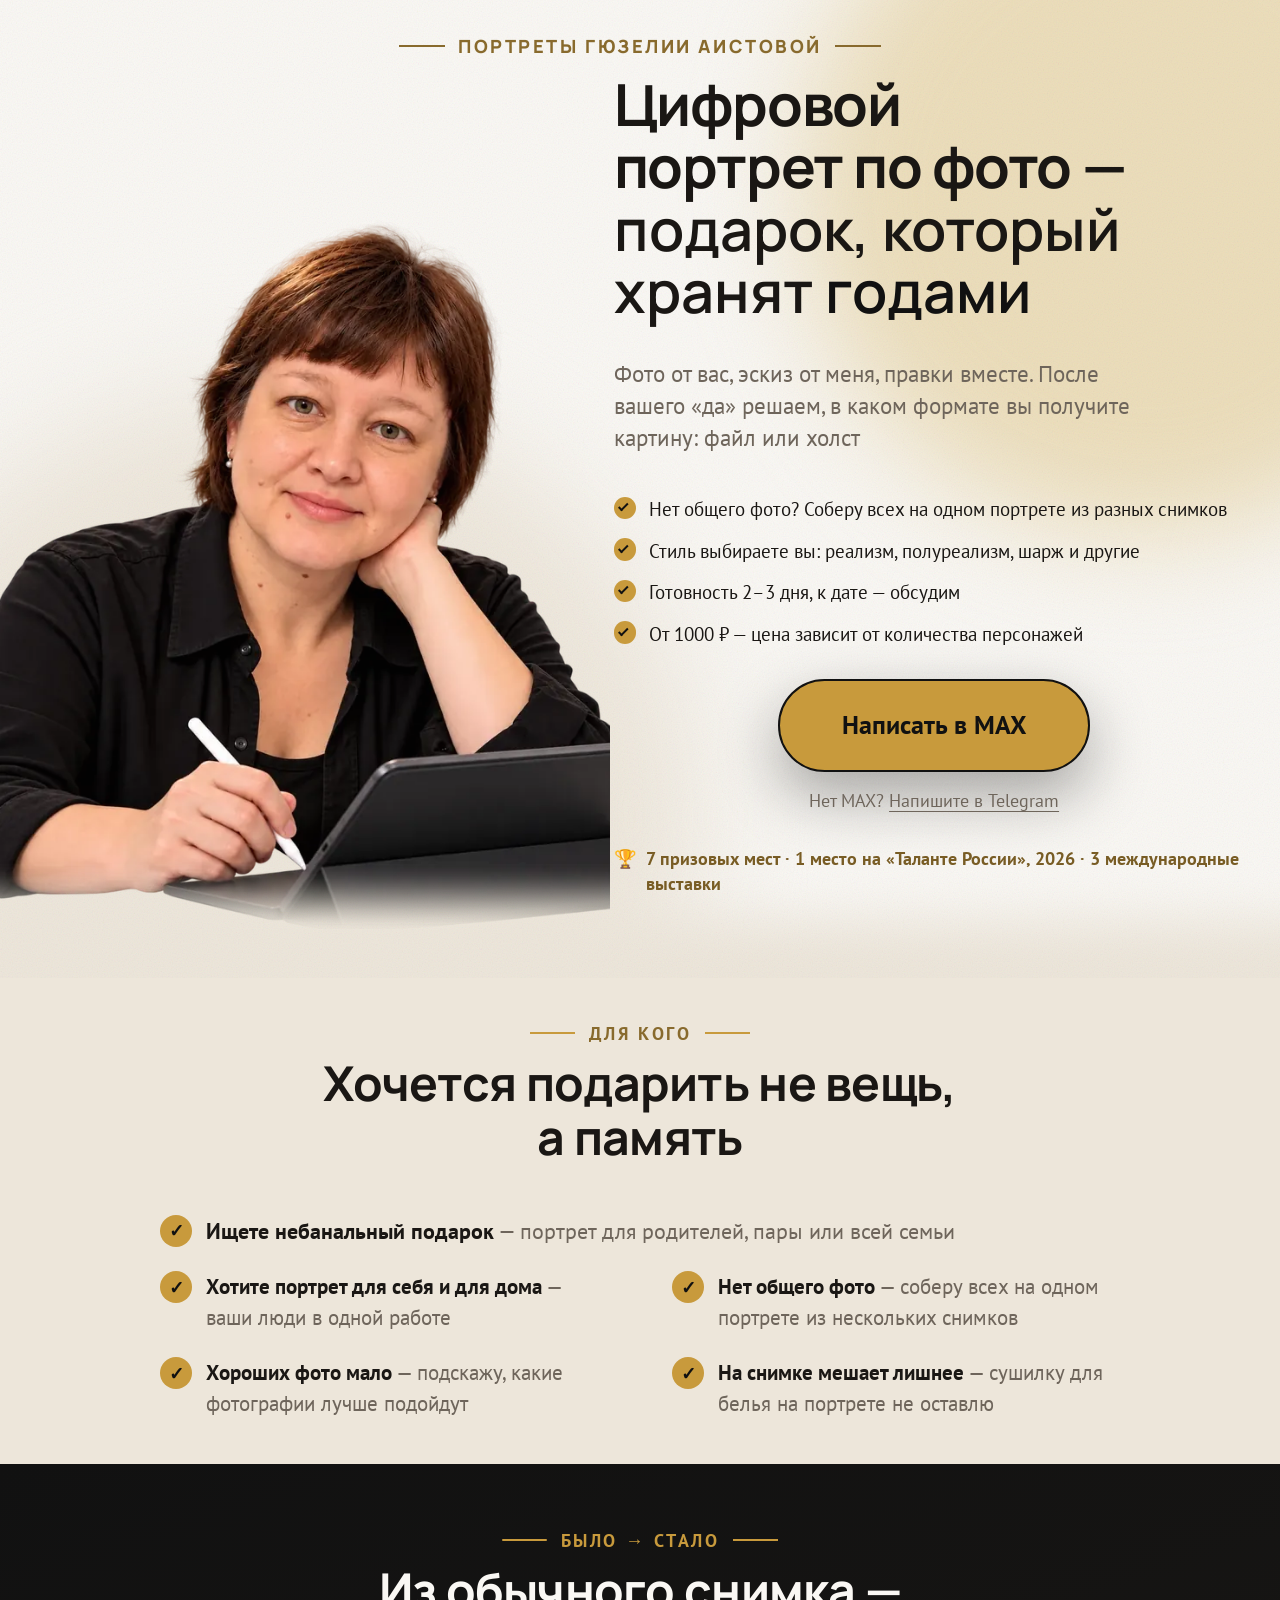
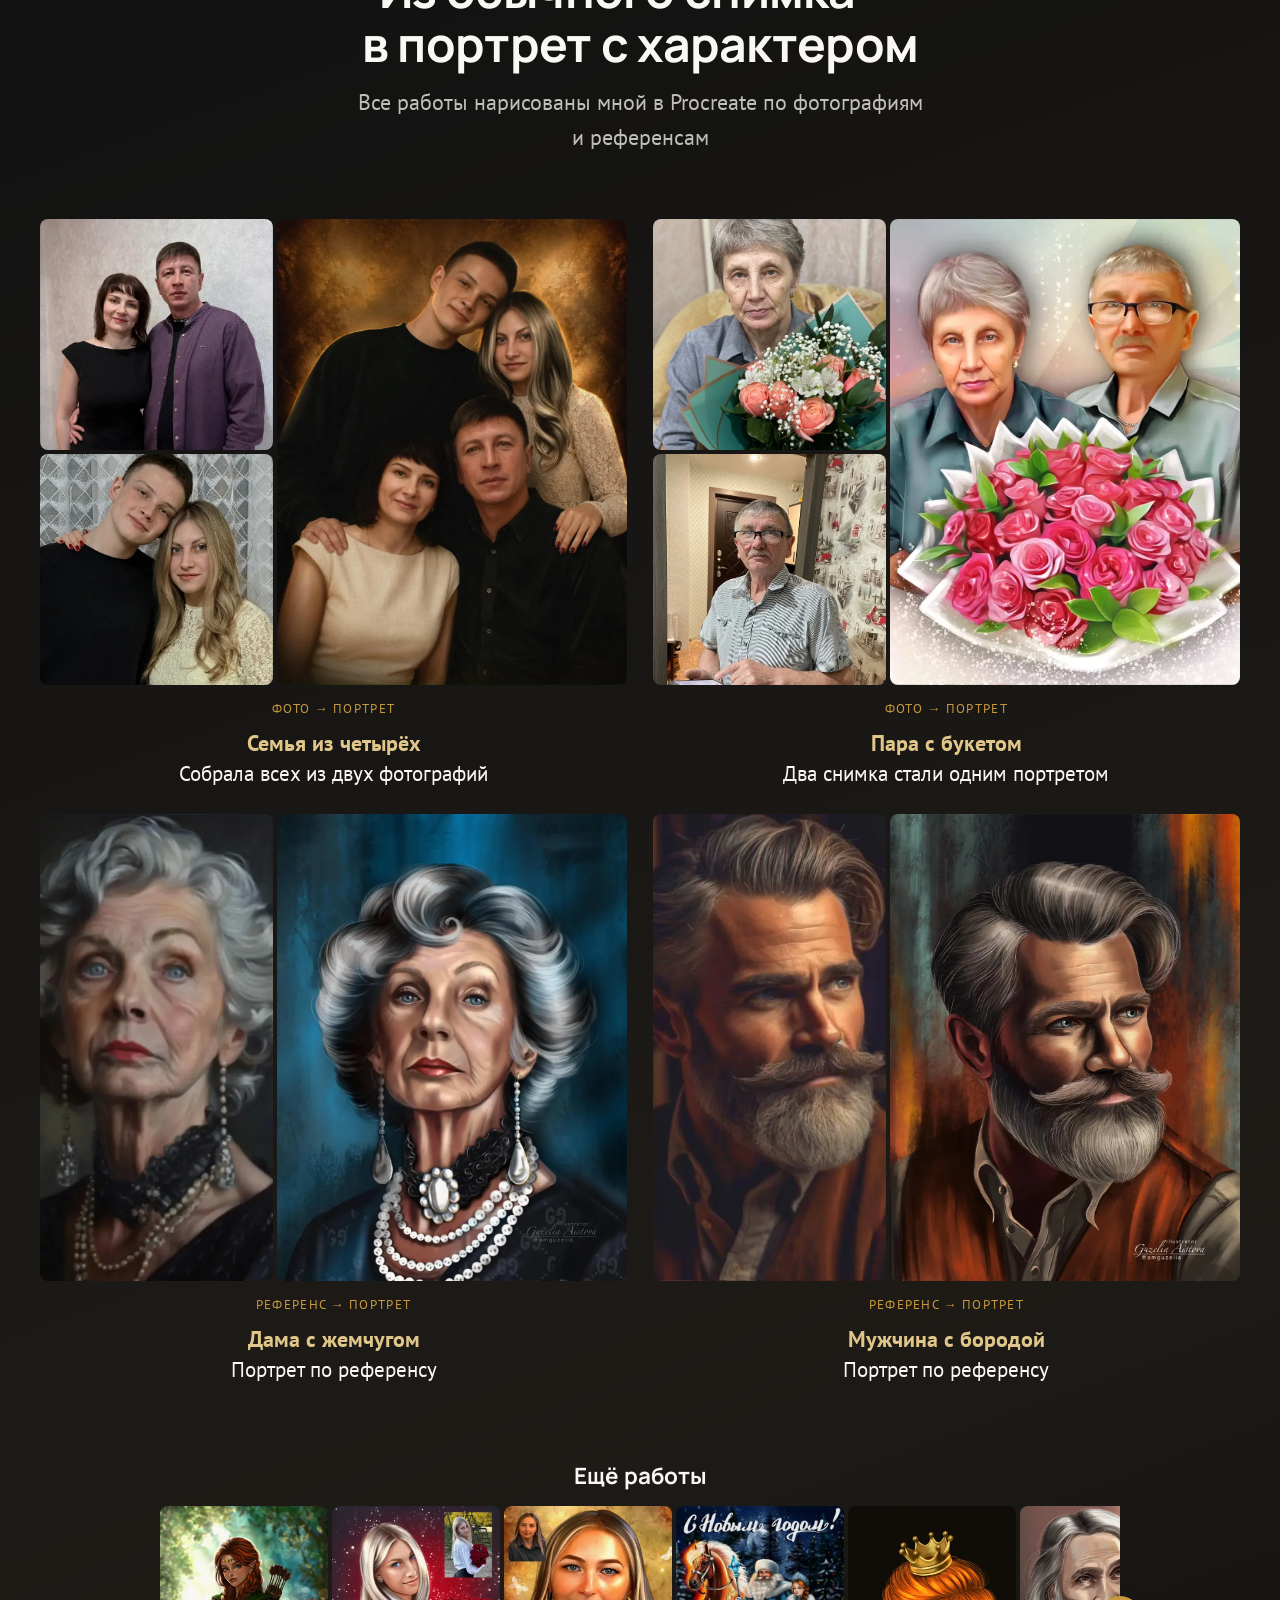
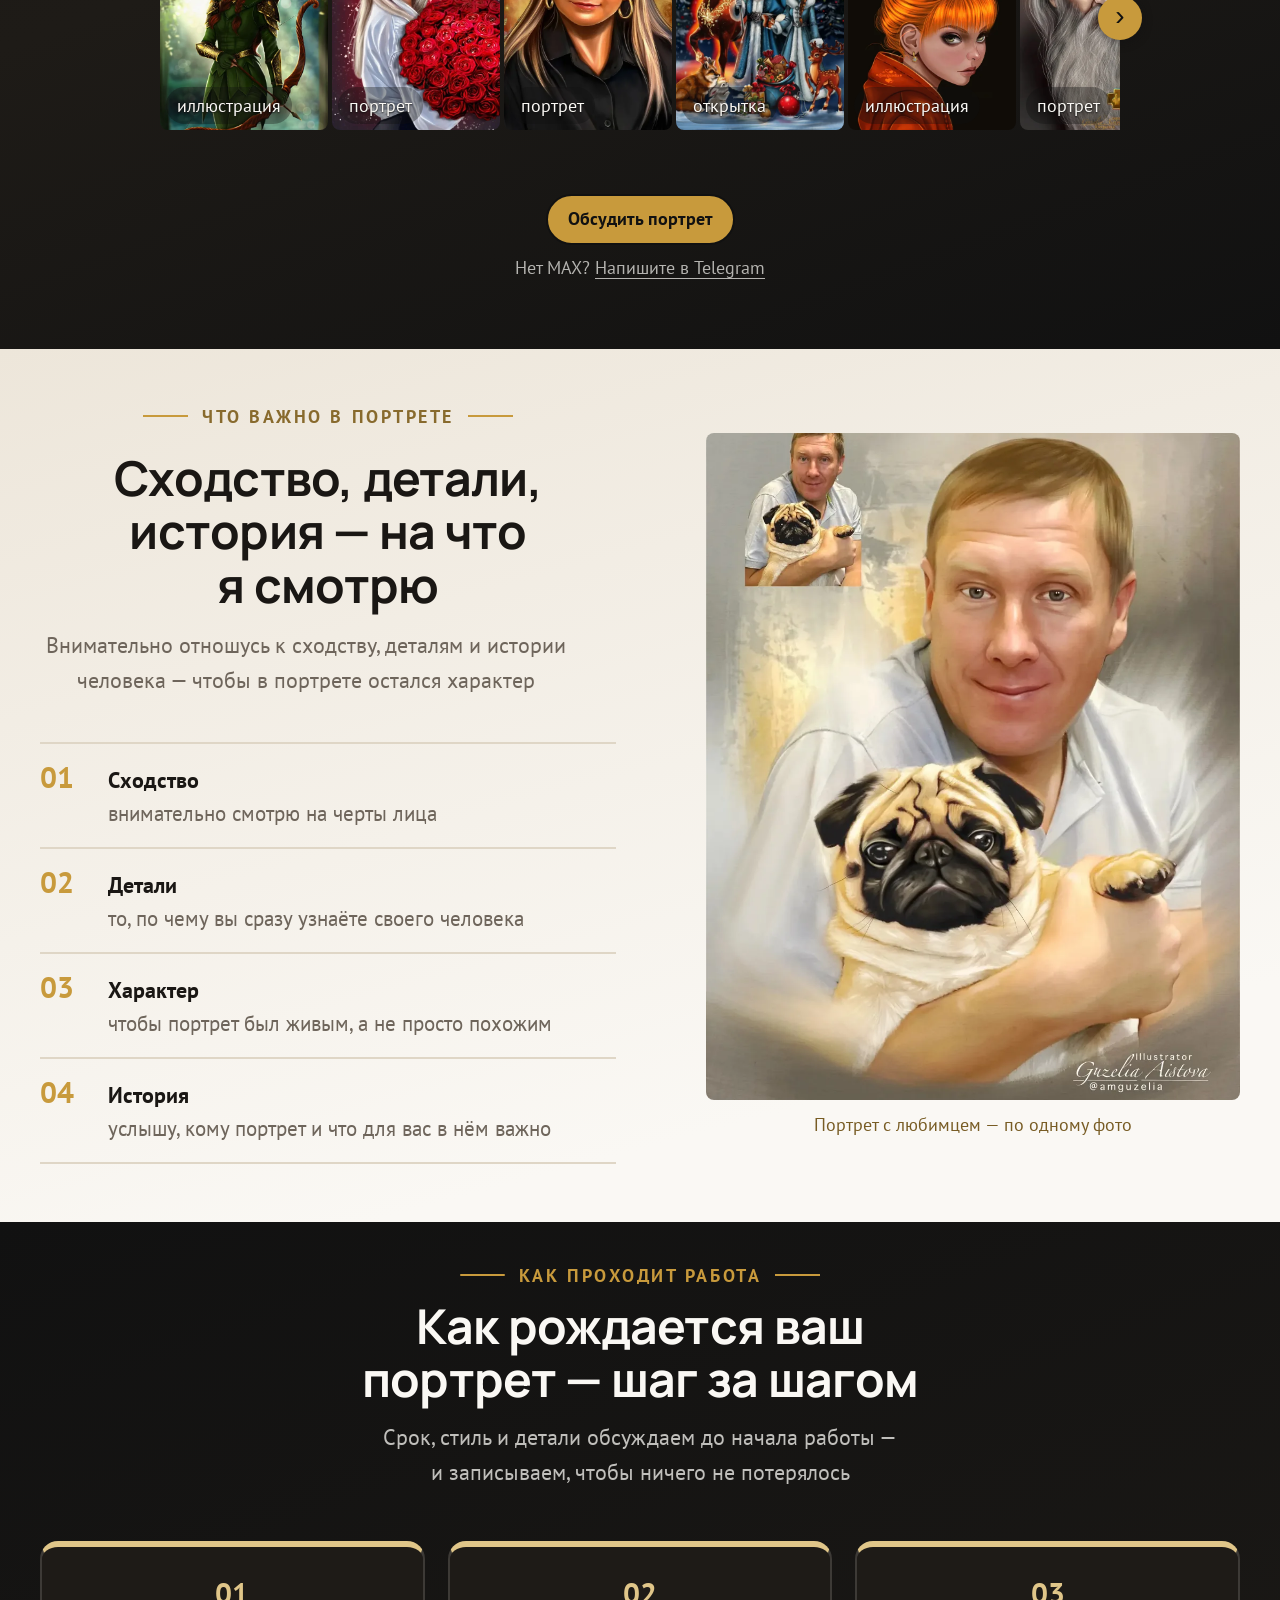
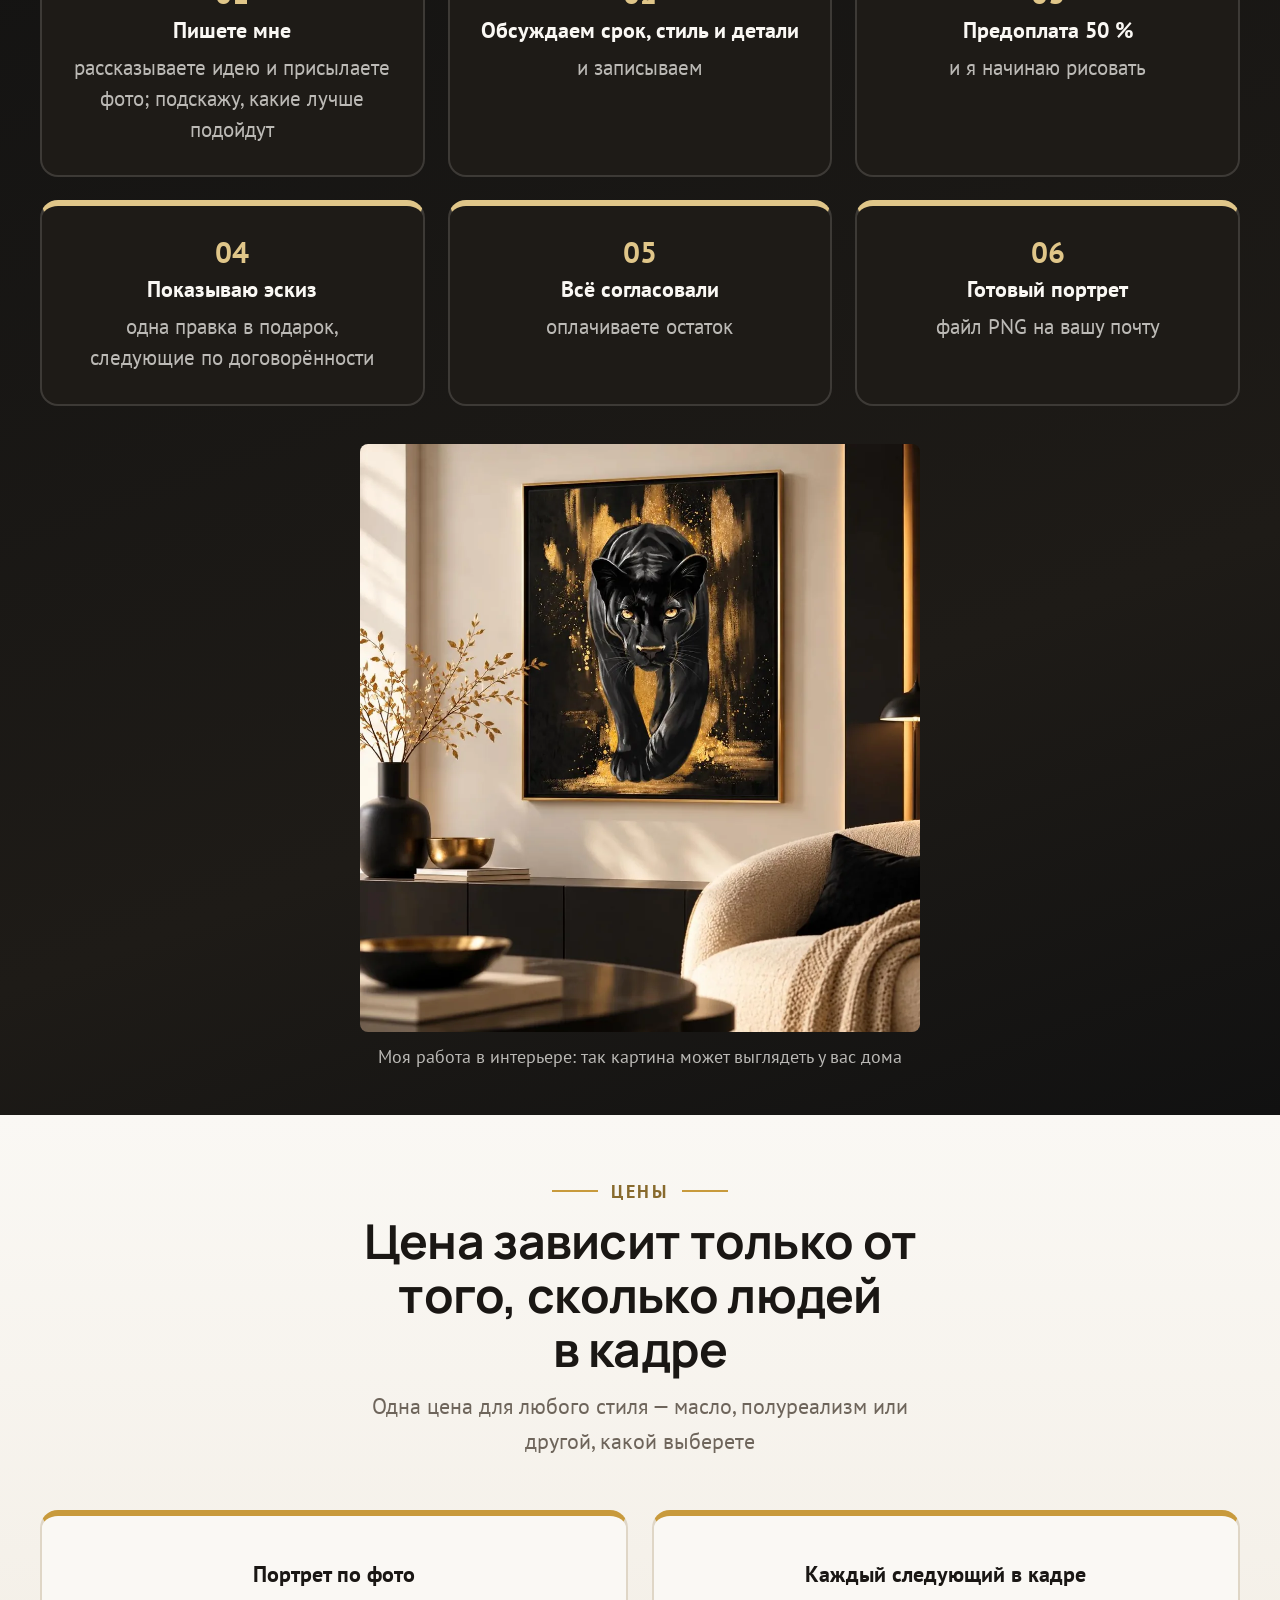
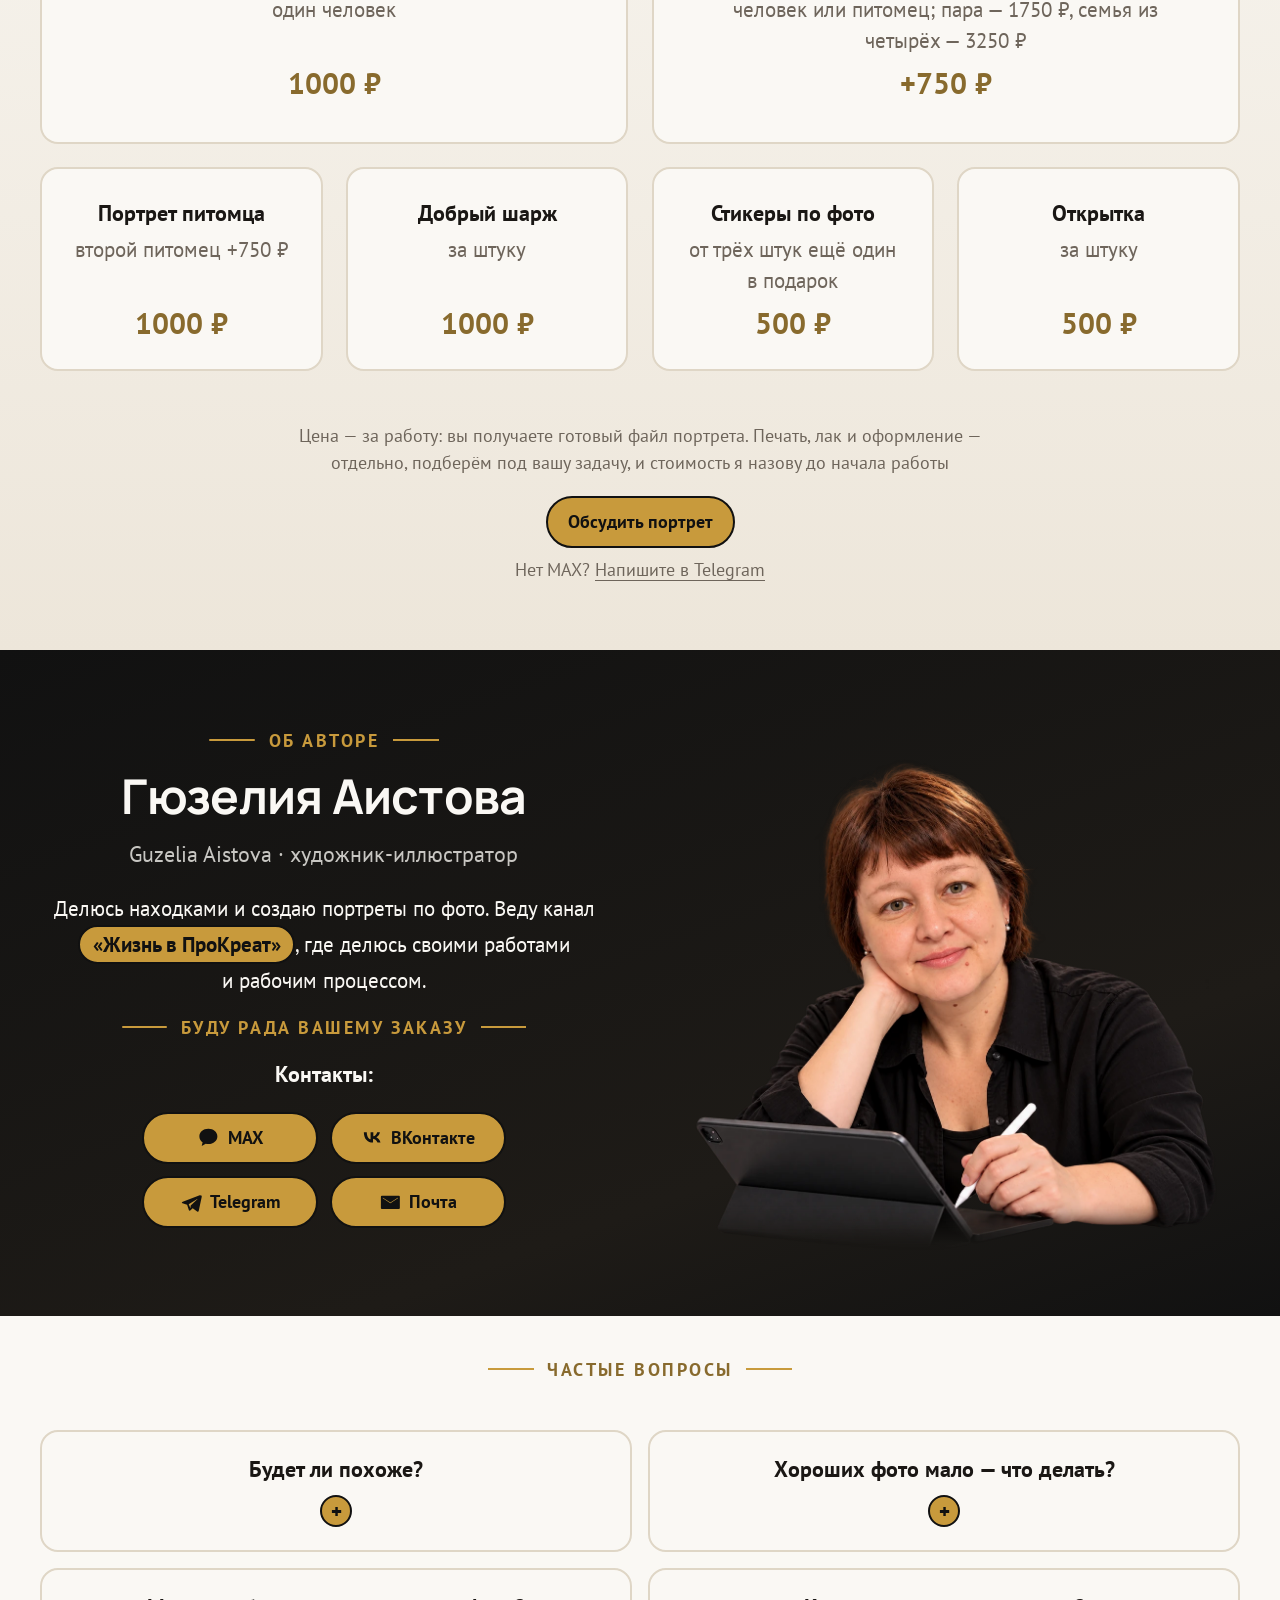
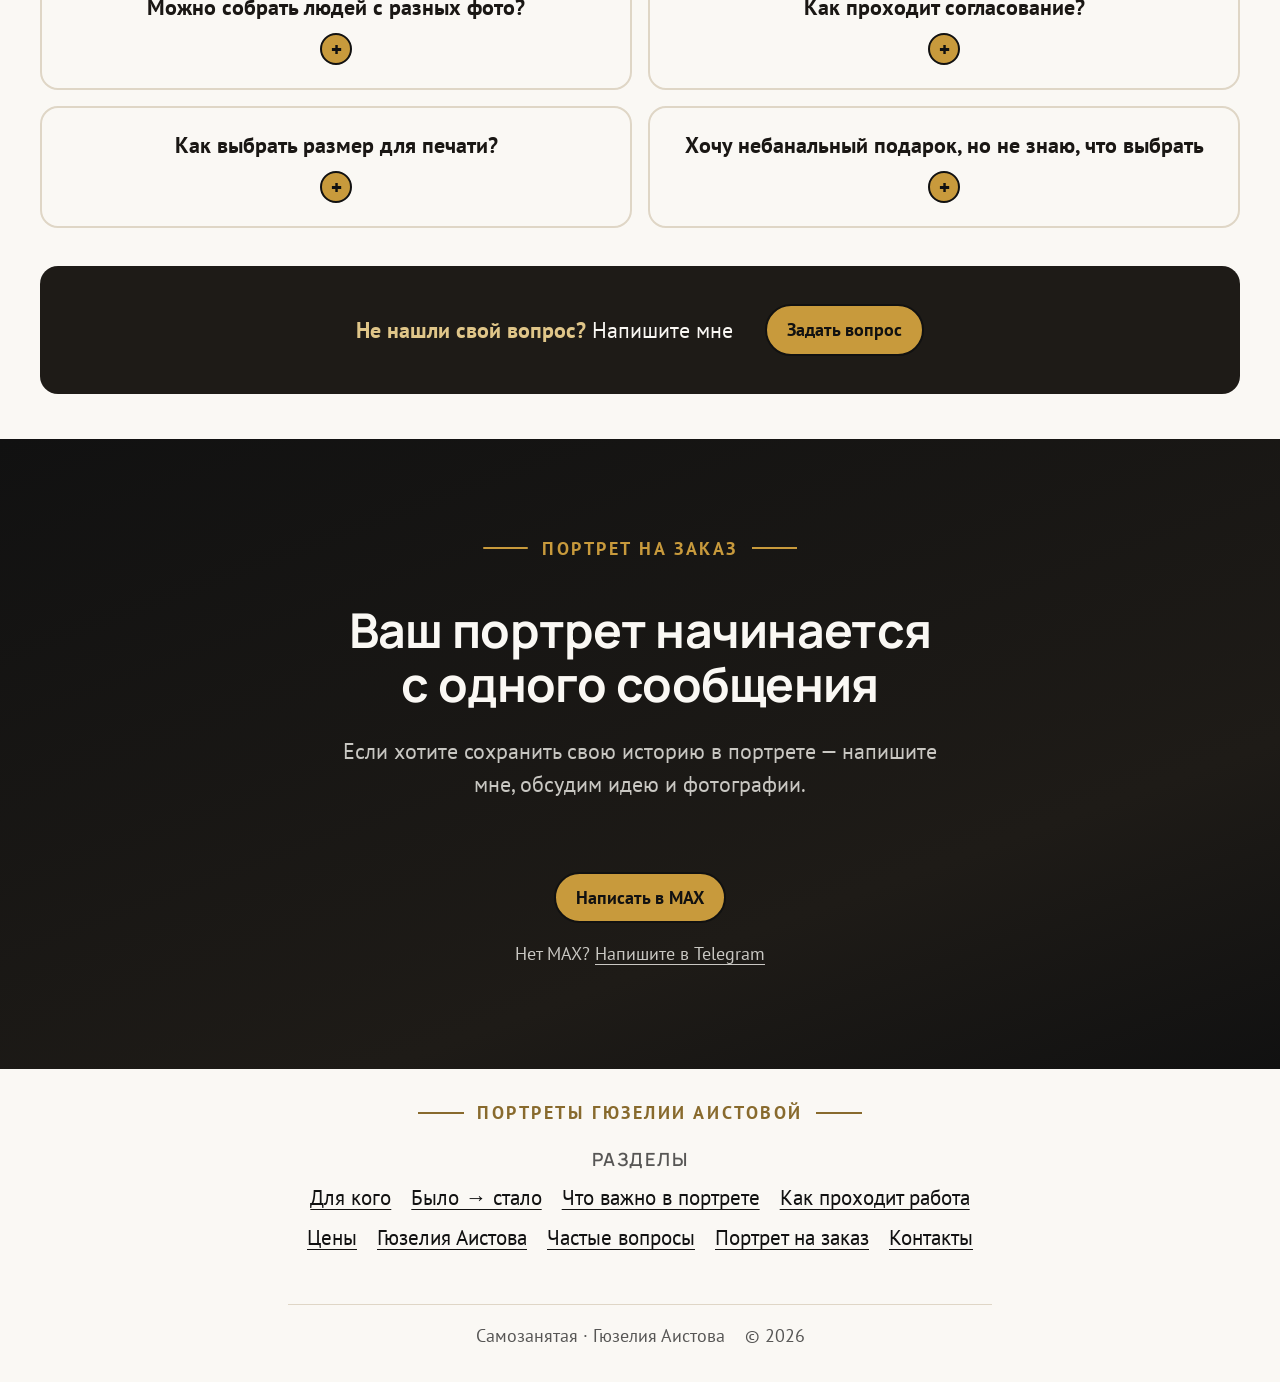
==== index.html @ 7a826238 "Revert "Обновление 03.10 22:11 МСК" This reverts commit f7f1e33043879ca22e2ff84e1ad27c13b512866b." ====
<!DOCTYPE html>
<html lang="ru">
<head>
<meta charset="utf-8">
<meta name="viewport" content="width=device-width, initial-scale=1">
<title>Цифровой портрет по фото на заказ</title>
<meta name="description" content="Цифровой портрет по вашему фото в подарок. Соберу всех на одном портрете, даже если общего фото нет. От 1000 ₽, готовность 2–3 дня.">
<meta name="robots" content="noindex, nofollow">
<meta property="og:title" content="Цифровой портрет по фото на заказ">
<meta property="og:description" content="Цифровой портрет по фото — подарок, который хранят годами">
<meta property="og:image" content="https://amguzelia.github.io/portret-po-foto/img/card.jpg">
<meta property="og:type" content="website">
<link rel="preconnect" href="https://fonts.googleapis.com">
<link rel="preconnect" href="https://fonts.gstatic.com" crossorigin>
<link rel="stylesheet" href="https://fonts.googleapis.com/css2?family=Manrope:wght@400;600;700&family=PT+Sans:wght@400;600&display=swap">
<link rel="stylesheet" href="style.css">
<style>
:root {
  --шрифт-заголовков: Manrope, system-ui, sans-serif;
  --шрифт-текста: 'PT Sans', -apple-system, 'Segoe UI', sans-serif;
  --цвет-фон: #FAF8F4;  --цвет-фон-2: #EDE6DA;  --цвет-фон-карточки: #FAF8F4;
  --цвет-текст: #1A1714;  --цвет-текст-мягкий: #6E655B;  --цвет-текст-тихий: color-mix(in srgb, #6E655B 55%, #FAF8F4);
  --цвет-акцент: #111111;  --цвет-акцент-тёмный: #3D372F;  --цвет-акцент-яркий: #C89A3C;  --цвет-акцент-глубже: color-mix(in srgb, #111111 50%, #3D372F);  --цвет-акцент-маркер: color-mix(in srgb, #3D372F 70%, #111111);
  --цвет-на-акценте: #FAF8F4;  --цвет-линия: #DFD6C6;
  --цвет-тёмный-фон: #111111;  --цвет-тёмный-фон-2: #1E1B17;  --цвет-тёмный-текст: #FAF8F4;  --цвет-тёмный-фон-3: color-mix(in srgb, #111111 65%, #1E1B17);  --цвет-тёмный-фон-4: color-mix(in srgb, #111111 35%, #1E1B17);
  --цвет-тёплый: #C89A3C;  --цвет-тёплый-мягкий: #E0C689;
  --цвет-стекло: color-mix(in srgb, #111111 86%, transparent);
  --тень: 0 12px 34px color-mix(in srgb, #111111 6%, transparent);
  --тень-чип: 0 10px 30px color-mix(in srgb, #111111 12%, transparent);
  --тень-глубокая: 0 24px 60px color-mix(in srgb, #111111 35%, transparent);
  --тень-спутник: 0 30px 60px color-mix(in srgb, #111111 70%, transparent);
  --тень-плиты: 0 40px 100px color-mix(in srgb, #111111 70%, transparent);
  --кегль-h1: 36px;  --кегль-h2: clamp(31px, 5vw, 48px);
  --кегль-текст: clamp(20px, 1.4vw, 22px);  --кегль-лид: clamp(21px, 1.6vw, 24px);
  --кегль-мелкий: 17px;  --кегль-кикер: clamp(17px, 1.3vw, 19px);
  --кегль-цифра: 30px;  --разрядка-кикера: .03em;
  --отступ-секции: clamp(56px, 9vw, 120px);  --отступ-блока: clamp(16px, 2vw, 28px);
  --отступ-секции-тихо: clamp(44px, 7vw, 94px);  --отступ-секции-громко: clamp(64px, 10.5vw, 140px);
  --ширина: 1120px;  --ширина-колонки: 560px;  --радиус: 16px;  --радиус-малый: 8px;
  --радиус-карточки: 18px;  --радиус-плитки: 22px;  --радиус-телефон: 46px;  --кнопка-радиус: 14px;
  --радиус-модуля: 16px;  --нить: 2px;
  --плавность: cubic-bezier(.2, .7, .2, 1);  --длительность: .25s;
  --цвет-кнопки: #C89A3C;  --цвет-на-кнопке: #111111;  --цвет-кнопки-навёл: #E0C689;
  --цвет-тёплый-тёмный: #8F6D28;
}
@media (min-width: 900px) {
  :root { --кегль-h1: clamp(48px, 4.4vw, 64px); }
}
/* по просьбе: надзаголовок без черты и молнии */
.кикер.кикер.кикер::before, .кикер.кикер .иконка { display: none; }
/* по просьбе: надзаголовок — золотая плашка с чёрной подписью */
.кикер.кикер.кикер { background: #C89A3C; color: #111111; padding: .5em .95em; border-radius: 999px; border: 0;
  align-self: flex-start; width: fit-content; }
/* по просьбе: у золотой плашки надзаголовка тонкая чёрная окантовка, как у кнопки */
.кикер.кикер.кикер { border: 1.5px solid #111111; }
/* сцена с вырезом: без дымки поверх фото, фигура целиком, без наезда камеры */
.первый-экран--сцена .картинка--сцена::before,
.первый-экран--сцена .картинка--сцена::after { display: none; }
.первый-экран--сцена .картинка--сцена img { object-fit: contain; object-position: 92% 100%;
  width: 100%; max-width: 100%; margin-left: 0; animation: none; transform: none;
  -webkit-mask-image: linear-gradient(to bottom, #000 82%, transparent); mask-image: linear-gradient(to bottom, #000 82%, transparent); }
/* по просьбе: без значка у подписи под кнопкой */
.первый-экран__доверие .иконка { display: none; }
/* по просьбе: на компьютере голова на одном уровне с заголовком */
.первый-экран--разворот .первый-экран__картинка img { translate: 0 -34px; }
/* по просьбе: на телефоне фото ещё на 1 см выше */
@media (max-width: 599px) { .первый-экран--разворот .первый-экран__картинка img { translate: 0 -76px; } }
/* по просьбе: на телефоне заголовок на 1,5 см ниже фото и по центру */
@media (max-width: 599px) { .блок--первый-экран .первый-экран__текст > h1 { margin-top: 57px; text-align: center; } }
/* по просьбе: на телефоне кнопка выше и меньше, по центру */
@media (max-width: 599px) { .блок--первый-экран.блок--первый-экран .первый-экран__текст > .первый-экран__действие { margin-top: calc(1.25rem - 38px); justify-content: center; align-items: center; }
  .блок--первый-экран.блок--первый-экран .первый-экран__действие .кнопка { flex: 0 0 auto; width: auto; min-height: 2.6em; padding: .6em 1.6em; font-size: .9em; } }
/* по просьбе: на телефоне список под кнопкой мельче, чтобы весь помещался */
@media (max-width: 599px) {
  .блок--первый-экран.блок--первый-экран .список-иконок { font-size: .8em; margin-top: 1rem; gap: .35em; }
  .блок--первый-экран.блок--первый-экран .список-иконок li { margin: 0; line-height: 1.3; }
}
/* по просьбе: на телефоне весь текст первого экрана по центру, имя в шапке тоже */
@media (max-width: 599px) {
  .блок--первый-экран.блок--первый-экран .лид { text-align: center; }
  .блок--первый-экран.блок--первый-экран .список-иконок li { display: block; text-align: center; }
  .блок--первый-экран.блок--первый-экран .список-иконок .галка { display: inline-block; vertical-align: -.2em; margin-right: .45em; }
  .блок--первый-экран.блок--первый-экран .шапка { justify-content: center; }
}
.блок--первый-экран.блок--первый-экран .шапка { border-bottom: 0; }   /* по просьбе: линия под надписью убрана — на телефоне в неё упиралась макушка (03.10.2026, мелочь 5) */
/* по просьбе: на телефоне заголовок одного размера, подзаголовок мельче и на 0,5 см ближе к заголовку */
@media (max-width: 599px) {
  .блок--первый-экран.блок--первый-экран h1 .хвост { display: inline; margin-top: 0; font-size: 1em; font-weight: inherit; line-height: inherit; }
  .блок--первый-экран.блок--первый-экран .лид { font-size: .9em; }
  .блок--первый-экран.блок--первый-экран .первый-экран__текст > h1 { margin-bottom: calc(.45em - 19px); }
}
/* по просьбе: на телефоне фото меньше, чтобы весь список с ценой поместился на первом экране */
@media (max-width: 599px) { .блок--первый-экран.блок--первый-экран .первый-экран__картинка { width: 80%; margin-inline: auto; }
  .первый-экран--разворот .первый-экран__картинка img { translate: 0 -40px; } }
/* по просьбе: «7 призовых мест» — внизу экрана под списком, а не в шапке; золотом */
.блок--первый-экран.блок--первый-экран .шапка__лиц { display: none; }
.блок--первый-экран.блок--первый-экран .первый-экран__текст > .первый-экран__доверие { order: 12; margin: .9em 0 0; color: color-mix(in srgb, var(--цвет-тёплый-тёмный) 80%, var(--цвет-текст)); /* золото из палитры, чуть глубже — читается на светлом */ font-weight: 600; justify-content: center; }
@media (max-width: 599px) { .блок--первый-экран.блок--первый-экран .первый-экран__текст > .первый-экран__доверие { justify-content: center; text-align: center; font-size: .85em; } }
/* по просьбе: на телефоне заголовок, подзаголовок и имя в шапке мельче — спокойнее */
@media (max-width: 599px) {
  .блок--первый-экран.блок--первый-экран .первый-экран__текст > h1 { font-size: 1.75rem; }
  .блок--первый-экран.блок--первый-экран .первый-экран__текст > .лид { font-size: .85em; }
  .блок--первый-экран.блок--первый-экран .шапка__лого { font-size: .85em; }
}
/* по просьбе: на компьютере весь текст первого экрана чуть крупнее */
@media (min-width: 600px) {
  .блок--первый-экран.блок--первый-экран .первый-экран__текст > h1 { font-size: 52px; line-height: 1.08; }
  .блок--первый-экран.блок--первый-экран .первый-экран__текст > .лид { font-size: 23px; }
  .блок--первый-экран.первый-экран--разворот .список-иконок li { font-size: 19px; }
  .блок--первый-экран.блок--первый-экран .первый-экран__текст > .первый-экран__доверие { font-size: 20px; }
}
/* чтобы на телефоне «7 призовых мест» помещались на первом экране после пункта про срок */
@media (max-width: 599px) {
  .блок--первый-экран.блок--первый-экран .список-иконок { margin-top: .4rem; gap: .2em; }
  .блок--первый-экран.блок--первый-экран .первый-экран__текст > .первый-экран__доверие { margin-top: .5em; }
}
/* по просьбе: на телефоне список с галочками по левому краю, галочка слева от текста */
@media (max-width: 599px) {
  .блок--первый-экран.блок--первый-экран .список-иконок li { display: flex; align-items: flex-start; gap: .5em; text-align: left; }
  .блок--первый-экран.блок--первый-экран .список-иконок .галка { flex: 0 0 auto; margin: .1em 0 0; vertical-align: 0; }
}
/* по просьбе: на телефоне подзаголовок по левому краю, как список */
@media (max-width: 599px) { .блок--первый-экран.блок--первый-экран .первый-экран__текст > .лид { text-align: left; } }
/* по просьбе: на телефоне больше воздуха между фото и заголовком */
@media (max-width: 599px) { .блок--первый-экран.блок--первый-экран .первый-экран__текст > h1 { margin-top: 67px; }
  .первый-экран--разворот.первый-экран--разворот .первый-экран__картинка img { translate: 0 -50px; } }
/* по просьбе: на телефоне награды в шапке не показываем — не помещаются рядом с именем */
@media (max-width: 599px) { .шапка__лиц { display: none; } }
/* по просьбе: без значка у «7 призовых мест» */
.шапка__лиц svg, .шапка__лиц .иконка { display: none; }
/* по просьбе: кнопка по центру колонки текста (на компьютере) */
.первый-экран__действие { justify-content: center; }
.первый-экран__действие .кнопка { flex: 0 0 auto; }
/* по просьбе: имя в шапке золотое (чуть темнее кнопки, чтобы читалось на светлом фоне) */
.блок--первый-экран.блок--первый-экран .шапка__лого { color: color-mix(in srgb, var(--цвет-тёплый-тёмный) 80%, var(--цвет-текст)); /* золото из палитры, чуть глубже — читается на светлом */ }
/* по просьбе: «7 призовых мест» тоже золотом */
.блок--первый-экран.блок--первый-экран .шапка__лиц { color: color-mix(in srgb, var(--цвет-тёплый-тёмный) 80%, var(--цвет-текст)); /* золото из палитры, чуть глубже — читается на светлом */ }
/* по просьбе: кнопка золотая, надпись чёрная */
.блок--первый-экран.блок--первый-экран .первый-экран__действие .кнопка { background: #C89A3C; color: #111111; }
.блок--первый-экран.блок--первый-экран .первый-экран__действие .кнопка:hover { background: #E0C689; color: #111111; }
/* по просьбе: у кнопки вместо серого мерцающего кольца тонкая чёрная рамка, форма — овальная «таблетка» */
.блок--первый-экран.блок--первый-экран .первый-экран__действие .кнопка { animation: none; border: 2px solid #111111; border-radius: 999px; }
/* по просьбе: на компьютере кнопка крупнее */
@media (min-width: 600px) { .блок--первый-экран .первый-экран__действие .кнопка { font-size: 1.2em; padding: .95em 2.4em; min-height: 3.6em; } }
/* по просьбе: больше воздуха между заголовком, подзаголовком и списком */
.блок--первый-экран .первый-экран__текст > h1 { margin-bottom: .45em; }
.блок--первый-экран .лид { margin-bottom: 1.5em; }
/* по просьбе: больше воздуха между текстом и кнопкой */
.блок--первый-экран .первый-экран__текст > .первый-экран__действие { margin-top: 2.25rem; }
@media (max-width: 899px) {
  .первый-экран--сцена .картинка--сцена { height: 50%; }
  .первый-экран--сцена .картинка--сцена img { object-position: 50% 100%; }
}
/* по просьбе: на компьютере заголовок и весь текст выше, чтобы «7 призовых мест» помещались на экран ноутбука */
@media (min-width: 600px) {
  .блок--первый-экран.блок--первый-экран .первый-экран__текст > h1 { margin-top: -64px; }
  .блок--первый-экран.блок--первый-экран .первый-экран__текст > .первый-экран__действие { margin-top: 1.5rem; }
}
/* по просьбе: на телефоне весь текст ниже, больше воздуха между фото и заголовком */
@media (max-width: 599px) {
  .блок--первый-экран.блок--первый-экран .первый-экран__текст > h1 { margin-top: 131px; }   /* было 67px, потом 99px */
  /* по просьбе: больше воздуха между заголовком, подзаголовком и списком */
  .блок--первый-экран.блок--первый-экран .первый-экран__текст > h1 { margin-bottom: calc(.45em + 1px); }   /* было .45em - 19px */
  .блок--первый-экран.блок--первый-экран .список-иконок { margin-top: 2rem; }   /* было 1rem */
}
/* глазами покупателя: на телефоне цена и «7 призовых мест» видны без прокрутки — пустота между фото и заголовком вдвое меньше, фото чуть меньше */
@media (max-width: 599px) {
  .блок--первый-экран.блок--первый-экран .первый-экран__текст > h1 { margin-top: 85px; }   /* было 131px */
  .блок--первый-экран.блок--первый-экран .первый-экран__картинка { width: 68%; }   /* было 80% */
  .блок--первый-экран.блок--первый-экран .список-иконок { margin-top: 1.5rem; }   /* было 2rem */
}
/* по просьбе: на компьютере заголовок крупнее — 58px вместо 52px; колонка текста шире за счёт фото, чтобы заголовок остался в три строки, отступы чуть плотнее, чтобы «7 призовых мест» помещались на экран ноутбука */
@media (min-width: 600px) {
  .сторона--слева.первый-экран--разворот .блок__внутри { grid-template-columns: minmax(0, .9fr) minmax(0, 1.1fr); }   /* было .98fr 1.02fr */
  .блок--первый-экран.блок--первый-экран .первый-экран__текст > h1 { font-size: 58px; margin-bottom: .35em; }   /* было 52px, .45em */
  .блок--первый-экран.блок--первый-экран .первый-экран__текст > .лид { margin-bottom: 1.1em; }
  .блок--первый-экран.блок--первый-экран .первый-экран__текст > .первый-экран__действие { margin-top: 1rem; }   /* было 1.5rem */
}
/* по просьбе: нижняя кнопка на телефоне — как главная кнопка первого экрана: золотая, чёрная надпись, чёрная рамка, «таблетка» */
.липкая-кнопка .кнопка.кнопка--главная { background: #C89A3C; color: #111111; border: 2px solid #111111; border-radius: 999px; animation: none; }
.липкая-кнопка .кнопка.кнопка--главная:hover { background: #E0C689; color: #111111; }
/* по просьбе (03.10.2026): полоса под нижней кнопкой — чёрная, а не белая */
.липкая-кнопка.липкая-кнопка { background: rgb(17 17 17 / .92); border-top-color: rgb(255 255 255 / .08); }
/* по просьбе: на телефоне без пустого места под первым экраном — запас под нижнюю кнопку переносим в самый конец страницы */
@media (max-width: 600px) {
  body.с-липкой-кнопкой .блок--первый-экран.блок--первый-экран { padding-bottom: calc(var(--отступ-секции) * .35); }
  body.с-липкой-кнопкой { padding-bottom: calc(5em + env(safe-area-inset-bottom)); }
}
/* по просьбе: отступы между экранами ниже первого — вдвое меньше */
.блок.блок:not(.блок--первый-экран) { padding-block: calc(var(--отступ-секции) * .5); }
.блок--тихо.блок--тихо:not(.блок--первый-экран) { padding-block: calc(var(--отступ-секции-тихо) * .5); }
.блок--громко.блок--громко:not(.блок--первый-экран) { padding-block: calc(var(--отступ-секции-громко) * .5); }
/* по просьбе: все кнопки и плашки одинаковые — золото, чёрная надпись, чёрная обводка 2px, «таблетка», текст по центру */
.кикер.кикер.кикер { border: 2px solid #111111; text-align: center; }
.блок.блок:not(.блок--первый-экран) .кнопка.кнопка--главная { background: #C89A3C; color: #111111; border: 2px solid #111111;
  border-radius: 999px; animation: none; box-shadow: none; text-align: center; justify-content: center; }
.блок.блок:not(.блок--первый-экран) .кнопка.кнопка--главная:hover { background: #E0C689; color: #111111; }
.блок.блок:not(.блок--первый-экран) .кнопка.кнопка--контур { border-radius: 999px; text-align: center; justify-content: center; } /* обводка — та же «таблетка» */
/* по просьбе: на экранах ниже первого заголовок и пояснение по середине */
#экран-04 .шапка-слева > h2, #экран-04 .шапка-слева > .лид { text-align: center; }
#экран-03 .ещё { justify-content: center; text-align: center; }
#экран-03 .пара figcaption { text-align: center; }
/* по просьбе: поля от левого и правого края экрана — вдвое меньше (телефон 16 → 8 px, компьютер 1440: 160 → 80 px) */
.блок.блок > .блок__внутри { width: min(100% - var(--отступ-блока), calc(var(--ширина) + (100% - var(--ширина)) / 2)); }
@media (min-width: 900px) { .блок--первый-экран.блок--первый-экран > .блок__внутри { width: calc(100% - 2 * var(--отступ-блока)); } }   /* разворот на компьютере и так на всё окно, фото до края */
/* по просьбе: на обложке фото без размытого края — туман снизу и по бокам снят (03.10.2026) */
.первый-экран--разворот.первый-экран--разворот .первый-экран__картинка.картинка--край img { mask-image: none; -webkit-mask-image: none; }
/* тёмные блоки — снова с чёткой границей (03.10.2026: «верни чёткие границы между тёмным и светлым»); плавные переходы сняты */
/* фото на обложке крупнее — по просьбе владелицы (03.10.2026): на компьютере шире рамки, ближе к тексту и ниже; на телефоне рамка шире */
@media (min-width: 900px) { .первый-экран--разворот .первый-экран__картинка img { width: calc(100% + 60px); max-width: none; } }
@media (max-width: 599px) { .блок--первый-экран.блок--первый-экран .первый-экран__картинка { width: 100%; margin-top: -122px; position: relative; z-index: 1; } }  /* телефон: фото крупнее и выше, макушка ~1 см под надписью (03.10.2026) */
/* обложка мягко перетекает во второй экран, без полосы — по просьбе владелицы (03.10.2026) */
#экран-1 { --переход: clamp(90px, 9vw, 140px); isolation: isolate; }
#экран-1 .пятно { z-index: -1; }
#экран-1::before { content: ""; position: absolute; left: 0; right: 0; bottom: 0; height: var(--переход); z-index: 0; pointer-events: none; background: linear-gradient(rgb(237 230 218 / 0.000) calc(var(--переход) * 0), rgb(237 230 218 / 0.001) calc(var(--переход) * 0.05), rgb(237 230 218 / 0.009) calc(var(--переход) * 0.1), rgb(237 230 218 / 0.027) calc(var(--переход) * 0.15), rgb(237 230 218 / 0.058) calc(var(--переход) * 0.2), rgb(237 230 218 / 0.104) calc(var(--переход) * 0.25), rgb(237 230 218 / 0.163) calc(var(--переход) * 0.3), rgb(237 230 218 / 0.235) calc(var(--переход) * 0.35), rgb(237 230 218 / 0.317) calc(var(--переход) * 0.4), rgb(237 230 218 / 0.407) calc(var(--переход) * 0.45), rgb(237 230 218 / 0.500) calc(var(--переход) * 0.5), rgb(237 230 218 / 0.593) calc(var(--переход) * 0.55), rgb(237 230 218 / 0.683) calc(var(--переход) * 0.6), rgb(237 230 218 / 0.765) calc(var(--переход) * 0.65), rgb(237 230 218 / 0.837) calc(var(--переход) * 0.7), rgb(237 230 218 / 0.896) calc(var(--переход) * 0.75), rgb(237 230 218 / 0.942) calc(var(--переход) * 0.8), rgb(237 230 218 / 0.973) calc(var(--переход) * 0.85), rgb(237 230 218 / 0.991) calc(var(--переход) * 0.9), rgb(237 230 218 / 0.999) calc(var(--переход) * 0.95), rgb(237 230 218 / 1.000) calc(var(--переход) * 1)); }
/* без линии над подвалом — по просьбе владелицы (03.10.2026) */
#экран-10.блок { border-top: 0; }
/* по просьбе (03.10.2026, приёмка, пункт 6): на планшете и телефоне боком заголовок не касается линии под шапкой */
@media (min-width: 600px) and (max-width: 899px) {
  .блок--первый-экран.блок--первый-экран .первый-экран__текст > h1 { margin-top: 0; }   /* было -64px — это для компьютера */
  .блок--первый-экран.блок--первый-экран .шапка { justify-content: center; }   /* по просьбе: надпись «Портреты Гюзелии Аистовой» по центру экрана, как на телефоне */
}
/* по просьбе (03.10.2026, приёмка, пункт 6): на компьютере надпись «Портреты Гюзелии Аистовой» — по центру всей страницы, а не над колонкой текста; прежний знак над текстом невидим, но держит место, чтобы текст не сдвинулся */
@media (min-width: 900px) {
  #экран-1.блок--первый-экран .шапка { display: flex; position: absolute; top: 18px; left: 0; right: 0; justify-content: center; border-bottom: 0; }
  #экран-1.блок--первый-экран .знак-над-текстом { visibility: hidden; }
}
/* по просьбе (03.10.2026, приёмка, пункт 6): на планшете стоя — фото сверху, текст под ним, как на телефоне, без пустоты под фото */
@media (min-width: 600px) and (max-width: 899px) and (orientation: portrait) {
  .первый-экран--разворот.первый-экран--разворот .блок__внутри { grid-template-columns: minmax(0, 1fr); gap: calc(var(--отступ-блока) * 1.5); }
  .первый-экран--разворот.первый-экран--разворот .первый-экран__картинка { order: -1; margin: -150px auto 0; width: 72%; min-height: 0; aspect-ratio: 4 / 5; }
  .первый-экран--разворот.первый-экран--разворот .первый-экран__текст { padding-inline: 32px; }
  .блок--первый-экран.блок--первый-экран .первый-экран__текст > h1 { text-align: center; }
  .первый-экран--разворот.первый-экран--разворот .первый-экран__действие { justify-self: center; }
  .блок--первый-экран.блок--первый-экран .первый-экран__текст > .лид { text-align: center; justify-self: center; margin-inline: auto; }   /* по просьбе: абзац под заголовком тоже по центру */
  .первый-экран--разворот.первый-экран--разворот .первый-экран__регалии,
  .первый-экран--разворот.первый-экран--разворот .чип--ролик { display: none; }
}
:root, .светлый { --цвет-кнопки: #111111; --цвет-на-кнопке: #FAF8F4; --цвет-кнопки-навёл: var(--цвет-акцент-тёмный); }
.тёмный { --цвет-кнопки: #C89A3C; --цвет-на-кнопке: #111111; --цвет-кнопки-навёл: #D1AA5C; }

</style>
<script>
(function () {
  var ЭТАЛОН = 0.535;                  // очко Open Sans — текстовой гарнитуры утверждённых макетов
  var ПОТОЛОК = 1.2, МЁРТВАЯ = 0.02;   // выше потолка расползается раскладка; ближе к единице не трогаем вовсе
  var КОМПЬЮТЕР = "(min-width: 900px)";
  var ТОКЕНЫ = ["--кегль-текст", "--кегль-лид", "--кегль-мелкий", "--кегль-кикер"];
  var корень = document.documentElement;
  var холст = document.createElement("canvas").getContext("2d");
  var ждём = 0;

  function мера(буква) { var м = холст.measureText(буква); return (м && м.actualBoundingBoxAscent) || 0; }

  function применить() {
    ждём = 0;
    if (!холст) { return; }

    for (var i = 0; i < ТОКЕНЫ.length; i++) { корень.style.removeProperty(ТОКЕНЫ[i]); }
    var стиль = getComputedStyle(корень), стек = стиль.getPropertyValue("--шрифт-текста").trim();
    if (!стек) { return; }
    холст.font = "400 100px " + стек;

    var очко = Math.max(мера("х"), мера("x")) / 100;
    if (!(очко > 0)) { return; }
    var k = Math.round(Math.min(ПОТОЛОК, Math.max(1, ЭТАЛОН / очко)) * 1000) / 1000;
    if (k - 1 < МЁРТВАЯ || !matchMedia(КОМПЬЮТЕР).matches) { k = 1; }
    корень.setAttribute("data-очко", очко.toFixed(3));      // чтобы проверка могла сказать числа вслух
    корень.setAttribute("data-поправка", k.toFixed(3));
    if (k === 1) { return; }
    for (i = 0; i < ТОКЕНЫ.length; i++) {
      var было = стиль.getPropertyValue(ТОКЕНЫ[i]).trim();
      if (было) { корень.style.setProperty(ТОКЕНЫ[i], "calc((" + было + ") * " + k + ")"); }
    }
  }

  применить();

  if (document.fonts && document.fonts.ready) { document.fonts.ready.then(применить); }

  addEventListener("resize", function () { ждём = ждём || requestAnimationFrame(применить); });
})();
</script>
</head>
<body class="с-липкой-кнопкой">
<section class="блок блок--первый-экран первый-экран--разворот светлый фон--зерно сторона--слева" id="экран-1" data-тип="первый-экран" data-схема="разворот" data-ключ-макета="светлая" data-картинка="фото">
<style>
  #экран-1 .первый-экран__доверие { font-size: var(--кегль-мелкий); line-height: 1.4; align-items: flex-start; } /* все награды мелко — по просьбе владелицы */
  #экран-1 .шапка__лого, #экран-1 .знак-над-текстом { display: inline-flex; align-items: center; gap: .75em; font-size: var(--кегль-мелкий); text-transform: uppercase; letter-spacing: .14em; font-weight: 800; color: color-mix(in srgb, var(--цвет-тёплый) 65%, var(--цвет-акцент)); } /* знак в стиле подписей разделов — по просьбе владелицы */
  #экран-1 .шапка__лого::before, #экран-1 .шапка__лого::after, #экран-1 .знак-над-текстом::before, #экран-1 .знак-над-текстом::after { content: ""; display: block; flex: none; width: 2.5em; height: 2px; background: currentColor; }
  @media (max-width: 599px) { #экран-1 .шапка__лого { white-space: nowrap; letter-spacing: .06em; gap: .5em; } #экран-1 .шапка__лого::before, #экран-1 .шапка__лого::after { width: 1.25em; } } /* на телефоне знак в одну строку */
  #экран-1 .знак-над-текстом { display: none; }
  @media (min-width: 900px) { #экран-1 .шапка { display: none; } #экран-1 .знак-над-текстом { display: flex; width: fit-content; align-self: center; margin: -40px auto 64px; } /* нижний отступ гасит подъём заголовка на 64px */ } /* на компьютере знак — по центру над текстом, по просьбе владелицы */
  #экран-1 .запасная-связь { margin: 0; text-align: center; font-size: var(--кегль-мелкий); color: var(--цвет-текст-мягкий); } /* запасной путь для тех, у кого нет MAX */
  #экран-1 .запасная-связь a { color: inherit; text-decoration: underline; text-underline-offset: .2em; }
</style>
  <header class="шапка">
    <a class="шапка__лого" href="#">Портреты Гюзелии Аистовой</a>
    <span class="шапка__лиц"><svg class="иконка" aria-hidden="true" xmlns="http://www.w3.org/2000/svg" viewBox="0 0 24 24" fill="none" stroke="currentColor" stroke-width="2" stroke-linecap="round" stroke-linejoin="round">
  <path d="M12 3l7.5 3v5.5c0 4.6-3.2 8.2-7.5 9.5-4.3-1.3-7.5-4.9-7.5-9.5V6L12 3z"/>
</svg><span><span class="полн">7 призовых мест на выставках</span><span class="кратко">7 призовых мест</span></span></span>
  </header>
  <span class="пятно пятно--1"></span><span class="пятно пятно--2"></span>
  <div class="блок__внутри">
    <div class="первый-экран__текст">
      <p class="знак-над-текстом" aria-hidden="true">Портреты Гюзелии Аистовой</p>
      <h1>Цифровой портрет по фото<span class="делитель"> —</span> <span class="хвост">подарок, который хранят <em class="акцент">годами</em></span></h1>
      <p class="лид">Фото от вас, эскиз от меня, правки вместе. После вашего «да» решаем, в каком формате вы получите картину: файл или холст</p>
      <ul class="список-иконок">
        <li><i class="галка"></i><span>Нет общего фото? Соберу всех на одном портрете из разных снимков</span></li>
        <li><i class="галка"></i><span>Стиль выбираете вы: реализм, полуреализм, шарж и другие</span></li>
        <li><i class="галка"></i><span>Готовность 2–3 дня, к дате — обсудим</span></li>
        <li><i class="галка"></i><span>От 1000 ₽ — цена зависит от количества персонажей</span></li>
      </ul>
      <p class="первый-экран__доверие">🏆 <span>7 призовых мест · 1&nbsp;место на «Таланте России», 2026 · 3&nbsp;международные выставки</span></p>
      <div class="первый-экран__действие"><a class="кнопка кнопка--главная" href="https://max.ru/u/f9LHodD0cOK2V7GORyJiWTEJaWReYrQ74yPLNE6TqSnU1nsbiuqmdJSMkWU">Написать в MAX</a></div>
      <p class="запасная-связь">Нет MAX? <a href="https://t.me/amguzelia" target="_blank" rel="noopener">Напишите в Telegram</a></p>
    </div>
    <figure class="картинка картинка--фото картинка--край первый-экран__картинка" style="--лицо-в-кадре: .28">
      <picture><source media="(max-width: 899px)" srcset="img/foto-avtora-ekran1-lico4-telefon.webp" width="900" height="1127"><img width="1005" height="1396" src="img/foto-avtora-ekran1-lico4.webp" alt="Нарисую портрет по вашим фото в подарок или для дома" data-лицо="54,33" fetchpriority="high"></picture>
    </figure>
  </div>
</section>
<section class="блок блок--боль блок--тихо светлый второй" id="экран-02" data-тип="боль" data-вёрстка="своя">
<div class="блок__внутри">
  <div class="секция__шапка секция__шапка--центр">
    <p class="кикер">Для кого</p>
    <h2>Хочется подарить не вещь, а память</h2>
  </div>
  <ul class="галки секция__тело">
    <li><p><b>Ищете небанальный подарок</b> <span>— портрет для родителей, пары или всей семьи</span></p></li>
    <li><p><b>Хотите портрет для себя и для дома</b> <span>— ваши люди в одной работе</span></p></li>
    <li><p><b>Нет общего фото</b> <span>— соберу всех на одном портрете из нескольких снимков</span></p></li>
    <li><p><b>Хороших фото мало</b> <span>— подскажу, какие фотографии лучше подойдут</span></p></li>
    <li><p><b>На снимке мешает лишнее</b> <span>— сушилку для белья на портрете не оставлю</span></p></li>
  </ul>
</div>
</section>
<section class="блок блок--работы блок--громко тёмный" id="экран-03" data-тип="работы" data-вёрстка="своя">
<div class="блок__внутри">
  <div class="секция__шапка секция__шапка--центр">
    <p class="кикер">Было → стало</p>
    <h2>Из обычного снимка — в портрет с характером</h2>
    <p class="лид секция__лид">Все работы нарисованы мной в Procreate по фотографиям и референсам</p>
  </div>
  <div class="стена секция__тело">
    <figure class="пара"><div class="пара__кадры"><img width="660" height="880" src="img/semya4-foto-roditeli.webp" alt="Исходное фото: родители" loading="lazy" decoding="async"><img width="660" height="880" src="img/semya4-foto-deti.webp" alt="Исходное фото: сын с девушкой" loading="lazy" decoding="async"></div>
      <img width="1000" height="1333" src="img/semya4-portret.webp" alt="Семейный портрет четырёх человек" loading="lazy" decoding="async">
      <span class="пара__было">фото → портрет</span>
      <figcaption><b>Семья из четырёх</b>Собрала всех из двух фотографий</figcaption></figure>
    <figure class="пара"><div class="пара__кадры"><img width="605" height="807" src="img/buket-foto-zhena-2.webp" alt="Исходное фото: жена с букетом" loading="lazy" decoding="async"><img width="605" height="807" src="img/buket-foto-muzh-2.webp" alt="Исходное фото: муж в очках с планшетом" loading="lazy" decoding="async"></div>
      <img width="1000" height="867" src="img/buket-portret.webp" alt="Портрет пожилой пары с букетом роз" loading="lazy" decoding="async">
      <span class="пара__было">фото → портрет</span>
      <figcaption><b>Пара с букетом</b>Два снимка стали одним портретом</figcaption></figure>
    <figure class="пара"><div class="пара__кадры"><img width="660" height="860" src="img/dama-ishodnik.webp" alt="Референс: пожилая дама с жемчугом" loading="lazy" decoding="async"></div>
      <img width="1000" height="1304" src="img/dama-portret.webp" alt="Портрет пожилой дамы с жемчугом" loading="lazy" decoding="async">
      <span class="пара__было">референс → портрет</span>
      <figcaption><b>Дама с жемчугом</b>Портрет по референсу</figcaption></figure>
    <figure class="пара"><div class="пара__кадры"><img width="660" height="868" src="img/muzh-foto.webp" alt="Референс: мужчина с седой бородой" loading="lazy" decoding="async"></div>
      <img width="1000" height="1315" src="img/muzh-portret.webp" alt="Портрет мужчины с седой бородой и усами" loading="lazy" decoding="async">
      <span class="пара__было">референс → портрет</span>
      <figcaption><b>Мужчина с бородой</b>Портрет по референсу</figcaption></figure>
  </div>
  <div class="ещё"><h3>Ещё работы</h3></div>
  <div class="лента-рамка">
  <button class="лента__стрелка лента__стрелка--назад" type="button" aria-label="Листать назад">‹</button>
  <div class="лента">
    <figure class="плитка"><img width="520" height="775" src="img/galereya-luchnica.webp" alt="Рыжая лучница в зелёном костюме в лесу" loading="lazy" decoding="async"><span class="плитка__вид">иллюстрация</span></figure>
    <figure class="плитка"><img width="520" height="719" src="img/arhiv-4.webp" alt="Девушка с букетом красных роз" loading="lazy" decoding="async"><span class="плитка__вид">портрет</span></figure>
    <figure class="плитка"><img width="520" height="693" src="img/arhiv-5.webp" alt="Портрет девушки в чёрной рубашке" loading="lazy" decoding="async"><span class="плитка__вид">портрет</span></figure>
    <figure class="плитка"><img width="520" height="586" src="img/galereya-novyj-god.webp" alt="Открытка «С Новым годом!»: Дед Мороз, Снегурочка и огненный конь" loading="lazy" decoding="async"><span class="плитка__вид">открытка</span></figure>
    <figure class="плитка"><img width="520" height="694" src="img/galereya-vredina.webp" alt="Рыжая девочка в короне с хмурым взглядом" loading="lazy" decoding="async"><span class="плитка__вид">иллюстрация</span></figure>
    <figure class="плитка"><img width="520" height="686" src="img/arhiv-starec.webp" alt="Портрет старца с длинной седой бородой и крестом" loading="lazy" decoding="async"><span class="плитка__вид">портрет</span></figure>
    <figure class="плитка"><img width="520" height="786" src="img/galereya-osen-most.webp" alt="Осенний парк: каменный мостик над ручьём" loading="lazy" decoding="async"><span class="плитка__вид">пейзаж</span></figure>
    <figure class="плитка"><img width="520" height="541" src="img/vid-sharzh.webp" alt="Добрый шарж: жених и невеста под аркой из белых роз" loading="lazy" decoding="async"><span class="плитка__вид">шарж</span></figure>
    <figure class="плитка"><img width="520" height="520" src="img/malysh-portret.webp" alt="Детский портрет смеющегося малыша с голубыми глазами" loading="lazy" decoding="async"><span class="плитка__вид">портрет</span></figure>
    <figure class="плитка"><img width="520" height="693" src="img/galereya-koroleva-elfov.webp" alt="Эльфийка с серебряными косами в золотой короне" loading="lazy" decoding="async"><span class="плитка__вид">иллюстрация</span></figure>
    <figure class="плитка"><img width="520" height="719" src="img/arhiv-2.webp" alt="Пара в зимних шапках на синем фоне" loading="lazy" decoding="async"><span class="плитка__вид">портрет</span></figure>
    <figure class="плитка"><img width="520" height="674" src="img/galereya-buket.webp" alt="Букет васильков и ромашек в гранёном стакане" loading="lazy" decoding="async"><span class="плитка__вид">натюрморт</span></figure>
    <figure class="плитка"><img width="520" height="855" src="img/arhiv-3.webp" alt="Девушка с венком из роз и бусами" loading="lazy" decoding="async"><span class="плитка__вид">портрет</span></figure>
    <figure class="плитка"><img width="520" height="693" src="img/vid-otkrytka.webp" alt="Открытка к Дню Победы: портрет солдата в пилотке с тюльпанами" loading="lazy" decoding="async"><span class="плитка__вид">открытка</span></figure>
    <figure class="плитка"><img width="520" height="772" src="img/galereya-zhenshchina.webp" alt="Портрет седовласой женщины с жемчужными серьгами на синем фоне" loading="lazy" decoding="async"><span class="плитка__вид">портрет</span></figure>
    <figure class="плитка"><img width="520" height="520" src="img/galereya-konki.webp" alt="Коньки на льду под снегопадом" loading="lazy" decoding="async"><span class="плитка__вид">иллюстрация</span></figure>
    <figure class="плитка"><img width="520" height="656" src="img/arhiv-6.webp" alt="Девушка в розовом платье с оборками" loading="lazy" decoding="async"><span class="плитка__вид">портрет</span></figure>
    <figure class="плитка"><img width="520" height="518" src="img/galereya-gejsha.webp" alt="Гейша в красном кимоно под цветущей сакурой" loading="lazy" decoding="async"><span class="плитка__вид">иллюстрация</span></figure>
    <figure class="плитка плитка--стикер"><img width="520" height="493" src="img/vid-stikery-nabor.webp" alt="Набор стикеров по фото: шесть эмоций с подписями — «Привет! Как дела?», «Ого, ничего себе…», «Жду…», «Улыбнись…», «Да, Босс…»" loading="lazy" decoding="async"><span class="плитка__вид">стикеры</span></figure>
    <figure class="плитка"><img width="520" height="649" src="img/galereya-more.webp" alt="Морской берег с домиками на скалах на закате" loading="lazy" decoding="async"><span class="плитка__вид">пейзаж</span></figure>
    <figure class="плитка"><img width="520" height="693" src="img/arhiv-7.webp" alt="Портрет светловолосого юноши" loading="lazy" decoding="async"><span class="плитка__вид">портрет</span></figure>
  </div>
  <button class="лента__стрелка лента__стрелка--вперёд" type="button" aria-label="Листать вперёд">›</button>
  </div>
  <script>
  (function () {
    var рамка = document.querySelector('#экран-03 .лента-рамка');
    if (!рамка) return;
    var лента = рамка.querySelector('.лента');
    var назад = рамка.querySelector('.лента__стрелка--назад');
    var вперёд = рамка.querySelector('.лента__стрелка--вперёд');
    function шаг() { return лента.clientWidth * 0.8; }
    function обновить() {
      назад.disabled = лента.scrollLeft < 5;
      вперёд.disabled = лента.scrollLeft + лента.clientWidth > лента.scrollWidth - 5;
    }
    назад.addEventListener('click', function () { лента.scrollBy({ left: -шаг(), behavior: 'smooth' }); });
    вперёд.addEventListener('click', function () { лента.scrollBy({ left: шаг(), behavior: 'smooth' }); });
    лента.addEventListener('scroll', обновить, { passive: true });
    window.addEventListener('resize', обновить);
    обновить();
  })();
  </script>
  <div class="подвал">
    <a class="кнопка кнопка--главная" href="https://max.ru/u/f9LHodD0cOK2V7GORyJiWTEJaWReYrQ74yPLNE6TqSnU1nsbiuqmdJSMkWU">Обсудить портрет</a>
    <p class="запасная-связь">Нет MAX? <a href="https://t.me/amguzelia" target="_blank" rel="noopener">Напишите в Telegram</a></p>
  </div>
</div>
</section>
<section class="блок блок--что-получите светлый" id="экран-04" data-тип="что-получите" data-вёрстка="своя">
<div class="блок__внутри">
  <div class="разворот">
    <div class="шапка-слева">
      <p class="кикер">Что важно в портрете</p>
      <h2>Сходство, детали, история — на что я смотрю</h2>
      <p class="лид">Внимательно отношусь к сходству, деталям и истории человека — чтобы в портрете остался характер</p>
      <ol class="точки">
        <li><b>Сходство</b><span>внимательно смотрю на черты лица</span></li>
        <li><b>Детали</b><span>то, по чему вы сразу узнаёте своего человека</span></li>
        <li><b>Характер</b><span>чтобы портрет был живым, а не просто похожим</span></li>
        <li><b>История</b><span>услышу, кому портрет и что для вас в нём важно</span></li>
      </ol>
    </div>
    <figure class="кадр">
      <img width="1000" height="1333" src="img/muzh-mops.webp" alt="Портрет мужчины с мопсом на руках, в углу — исходное фото" loading="lazy" decoding="async">
      <figcaption>Портрет с любимцем — по одному фото</figcaption>
    </figure>
  </div>
</div>
</section>
<section class="блок блок--решение блок--тихо тёмный" id="экран-05" data-тип="решение" data-вёрстка="своя">
<div class="блок__внутри">
  <div class="секция__шапка секция__шапка--центр">
    <p class="кикер">Как проходит работа</p>
    <h2>Как рождается ваш портрет — шаг за шагом</h2>
    <p class="лид секция__лид">Срок, стиль и детали обсуждаем до начала работы — и записываем, чтобы ничего не потерялось</p>
  </div>
  <ol class="плиты секция__тело">
    <li><b>Пишете мне</b><span>рассказываете идею и присылаете фото; подскажу, какие лучше подойдут</span></li>
    <li><b>Обсуждаем срок, стиль и детали</b><span>и записываем</span></li>
    <li><b>Предоплата 50 %</b><span>и я начинаю рисовать</span></li>
    <li><b>Показываю эскиз</b><span>одна правка в подарок, следующие по договорённости</span></li>
    <li><b>Всё согласовали</b><span>оплачиваете остаток</span></li>
    <li><b>Готовый портрет</b><span>файл PNG на вашу почту</span></li>
  </ol>
  <figure class="кадр">
    <img width="1100" height="1155" src="img/pantera-interer.webp" alt="Картина с чёрной пантерой в золотой раме на стене гостиной" loading="lazy" decoding="async">
    <figcaption>Моя работа в интерьере: так картина может выглядеть у вас дома</figcaption>
  </figure>
</div>
</section>
<section class="блок блок--прайс-лист блок--громко светлый" id="экран-06" data-тип="прайс-лист" data-вёрстка="своя">
<div class="блок__внутри">
  <div class="секция__шапка секция__шапка--центр">
    <p class="кикер">Цены</p>
    <h2>Цена зависит только от того, сколько людей в кадре</h2>
    <p class="лид секция__лид">Одна цена для любого стиля — масло, полуреализм или другой, какой выберете</p>
  </div>
  <div class="прайс секция__тело">
    <div class="строка строка--главная"><div class="строка__текст"><b>Портрет по фото</b><span>один человек</span></div><em>1000&nbsp;₽</em></div>
    <div class="строка строка--главная"><div class="строка__текст"><b>Каждый следующий в кадре</b><span>человек или питомец; пара — 1750&nbsp;₽, семья из четырёх — 3250&nbsp;₽</span></div><em>+750&nbsp;₽</em></div>
    <div class="строка"><div class="строка__текст"><b>Портрет питомца</b><span>второй питомец +750&nbsp;₽</span></div><em>1000&nbsp;₽</em></div>
    <div class="строка"><div class="строка__текст"><b>Добрый шарж</b><span>за штуку</span></div><em>1000&nbsp;₽</em></div>
    <div class="строка"><div class="строка__текст"><b>Стикеры по фото</b><span>от трёх штук ещё один в подарок</span></div><em>500&nbsp;₽</em></div>
    <div class="строка"><div class="строка__текст"><b>Открытка</b><span>за штуку</span></div><em>500&nbsp;₽</em></div>
  </div>
  <div class="подвал действие-секции">
    <p>Цена — за работу: вы получаете готовый файл портрета. Печать, лак и оформление — отдельно, подберём под вашу задачу, и стоимость я назову до начала работы</p>
    <a class="кнопка кнопка--главная" href="https://max.ru/u/f9LHodD0cOK2V7GORyJiWTEJaWReYrQ74yPLNE6TqSnU1nsbiuqmdJSMkWU">Обсудить портрет</a>
    <p class="запасная-связь">Нет MAX? <a href="https://t.me/amguzelia" target="_blank" rel="noopener">Напишите в Telegram</a></p>
  </div>
</div>
</section>
<section class="блок блок--о-себе блок--тихо тёмный" id="экран-07" data-тип="о-себе" data-вёрстка="своя">
<div class="блок__внутри">
  <p class="кикер кикер--вверху">Об авторе</p>
  <div class="знакомство">
    <figure class="портрет">
      <img width="1161" height="1190" src="img/foto-avtora-ekran7-lico4.webp" alt="Гюзелия Аистова за работой с планшетом" loading="lazy" decoding="async">
    </figure>
    <div class="рассказ">
      <p class="кикер кикер--над-текстом" aria-hidden="true">Об авторе</p>
      <div class="секция__шапка секция__шапка--центр">
        <h2>Гюзелия Аистова</h2>
        <p class="лид секция__лид">Guzelia Aistova · <span style="white-space:nowrap">художник-иллюстратор</span></p>
      </div>
      <p class="текст">Делюсь находками и создаю портреты по фото. Веду канал <a class="канал" href="https://max.ru/channel_life_in_procret" target="_blank" rel="noopener">«Жизнь в&nbsp;ПроКреат»</a>, где делюсь своими работами и&nbsp;рабочим процессом.</p>
      <p class="кикер рада">Буду рада вашему заказу</p>
      <p class="контакты">Контакты:</p>
      <div class="связь">
        <a class="кнопка кнопка--контур" href="https://max.ru/u/f9LHodD0cOK2V7GORyJiWTEJaWReYrQ74yPLNE6TqSnU1nsbiuqmdJSMkWU" target="_blank" rel="noopener"><svg viewBox="0 0 24 24" aria-hidden="true"><path d="M12 3C6.5 3 2.5 6.6 2.5 11c0 2.5 1.3 4.7 3.4 6.2L5 21l4.2-2.3c.9.2 1.8.3 2.8.3 5.5 0 9.5-3.6 9.5-8S17.5 3 12 3z"/></svg>MAX</a>
        <a class="кнопка кнопка--контур" href="https://vk.com/amguzelia" target="_blank" rel="noopener"><svg viewBox="0 0 24 24" aria-hidden="true"><path d="M12.8 17.5C6.6 17.5 3.1 13.3 3 6.5h3.1c.1 5 2.3 7.1 4 7.5V6.5h2.9v4.3c1.7-.2 3.5-2.1 4.1-4.3H20c-.5 2.6-2.4 4.5-3.8 5.3 1.4.6 3.6 2.4 4.4 5.7h-3.2c-.7-2.2-2.4-3.9-4.7-4.1v4.1h-.4z"/></svg>ВКонтакте</a>
        <a class="кнопка кнопка--контур" href="https://t.me/amguzelia" target="_blank" rel="noopener"><svg viewBox="0 0 24 24" aria-hidden="true"><path d="M21.5 4.2 2.9 11.4c-1.3.5-1.2 1.2-.2 1.5l4.8 1.5 1.8 5.6c.2.6.4.8.9.8.4 0 .6-.2.9-.4l2.3-2.2 4.7 3.5c.9.5 1.5.2 1.7-.8l3.1-14.5c.3-1.3-.5-1.8-1.4-1.4zM9.2 14l8.6-5.4c.4-.3.8-.1.5.2l-7 6.4-.3 3.1L9.2 14z"/></svg>Telegram</a>
        <a class="кнопка кнопка--контур" href="mailto:guzeliy63@mail.ru"><svg viewBox="0 0 24 24" aria-hidden="true"><path d="M3 5h18a1 1 0 0 1 1 1v12a1 1 0 0 1-1 1H3a1 1 0 0 1-1-1V6a1 1 0 0 1 1-1zm9 7.2L4.2 7H4v.6l8 5.4 8-5.4V7h-.2L12 12.2z"/></svg>Почта</a>
      </div>
    </div>
  </div>
</div>
</section>
<section class="блок блок--вопросы-ответы блок--тихо светлый" id="экран-08" data-тип="вопросы-ответы" data-вёрстка="своя">
<div class="блок__внутри">
  <div class="секция__шапка секция__шапка--центр">
    <p class="кикер">Частые вопросы</p>
  </div>
  <div class="список секция__тело">
    <details>
      <summary>Будет ли похоже?</summary>
      <p>Смотрю на сходство, детали и характер. Сначала показываю эскиз — и только после вашего «да» рисую дальше. Одна правка&nbsp;— в&nbsp;подарок.</p>
    </details>
    <details>
      <summary>Хороших фото мало — что делать?</summary>
      <p>Пришлите, какие есть, — посмотрю и скажу, что получится.</p>
    </details>
    <details>
      <summary>Можно собрать людей с&nbsp;разных фото?</summary>
      <p>Да. Соберу всех в&nbsp;один портрет, а&nbsp;лишнее из&nbsp;кадра — вроде сушилки для белья — уберу.</p>
    </details>
    <details>
      <summary>Как проходит согласование?</summary>
      <p>Срок, стиль и детали обсуждаем до начала работы — и записываем, чтобы ничего не потерялось. Потом эскиз, правка, готовый портрет.</p>
    </details>
    <details>
      <summary>Как выбрать размер для печати?</summary>
      <p>Какой захотите — подберём вместе под вашу задачу. Цена на сайте — за готовый файл портрета; печать, лак и оформление считаются отдельно, и их стоимость я назову до начала работы.</p>
    </details>
    <details>
      <summary>Хочу небанальный подарок, но не знаю, что выбрать</summary>
      <p>Напишите, в каком стиле вам нравятся портреты: масло, полуреализм или другой. От этого и оттолкнёмся.</p>
    </details>
  </div>
  <div class="приглашение">
    <p><b>Не нашли свой вопрос?</b> Напишите мне</p>
    <a class="кнопка кнопка--главная" href="https://max.ru/u/f9LHodD0cOK2V7GORyJiWTEJaWReYrQ74yPLNE6TqSnU1nsbiuqmdJSMkWU" target="_blank" rel="noopener">Задать вопрос</a>
  </div>
</div>
</section>
<section class="блок блок--финал блок--тихо тёмный" id="экран-09" data-тип="финал" data-вёрстка="своя">
<div class="блок__внутри">
  <div class="финал">
    <div class="секция__шапка секция__шапка--центр">
      <p class="кикер">Портрет на заказ</p>
      <h2>Ваш портрет начинается с&nbsp;одного сообщения</h2>
    </div>
    <p class="текст">Если хотите сохранить свою историю в&nbsp;портрете&nbsp;— напишите мне, обсудим идею и&nbsp;фотографии.</p>
    <a class="кнопка кнопка--главная" href="https://max.ru/u/f9LHodD0cOK2V7GORyJiWTEJaWReYrQ74yPLNE6TqSnU1nsbiuqmdJSMkWU" target="_blank" rel="noopener">Написать в MAX</a>
    <p class="запасная-связь">Нет MAX? <a href="https://t.me/amguzelia" target="_blank" rel="noopener">Напишите в Telegram</a></p>
  </div>
</div>
</section>
<section class="блок блок--подвал блок--тихо светлый" id="экран-10" data-тип="подвал" data-вёрстка="своя">
  <div class="блок__внутри">
    <div class="подвал">
      <p class="подвал__знак">Портреты Гюзелии Аистовой</p>
      <div class="подвал__группа">
        <h4 class="подвал__заголовок">Разделы</h4>
        <div class="подвал__ссылки подвал__разделы">
          <a href="#экран-02">Для кого</a>
          <a href="#экран-03">Было → стало</a>
          <a href="#экран-04">Что важно в портрете</a>
          <a href="#экран-05">Как проходит работа</a>
          <a href="#экран-06">Цены</a>
          <a href="#экран-07">Гюзелия Аистова</a>
          <a href="#экран-08">Частые вопросы</a>
          <a href="#экран-09">Портрет на заказ</a>
          <a href="#экран-07">Контакты</a>
        </div>
      </div>
      <div class="подвал__низ">
        <span>Самозанятая · Гюзелия Аистова</span>
        <span>© 2026</span>
      </div>
    </div>
  </div>
</section>
<div class="липкая-кнопка"><a class="кнопка кнопка--главная" href="https://max.ru/u/f9LHodD0cOK2V7GORyJiWTEJaWReYrQ74yPLNE6TqSnU1nsbiuqmdJSMkWU">Написать в MAX</a></div>
<script>
(function () {
  var СПИТ = "главная-на-виду";                       // класс на body; правило сна — в стилях
  var кнопка = document.querySelector(".первый-экран__действие .кнопка--главная");
  if (!кнопка || !window.IntersectionObserver) { return; }

  function пометить(на_виду) { document.body.classList.toggle(СПИТ, !!на_виду); }

  var б = кнопка.getBoundingClientRect();
  пометить(б.bottom > 0 && б.top < (window.innerHeight || 0));

  requestAnimationFrame(function () {
    requestAnimationFrame(function () { document.body.classList.add("панель-с-переходом"); });
  });

  new IntersectionObserver(function (записи) {
    пометить(записи[записи.length - 1].isIntersecting);
  }, { threshold: 0 }).observe(кнопка);
})();
</script>
</body>
</html>
---- style.css ----
body { font: var(--кегль-текст)/1.6 var(--шрифт-текста); color: var(--цвет-текст);
       background: var(--цвет-фон); margin: 0; -webkit-font-smoothing: antialiased; }
h1 { font-size: var(--кегль-h1); font-weight: 700; line-height: 1.05; letter-spacing: -0.025em; }
h2 { font-size: var(--кегль-h2); font-weight: 700; line-height: 1.12; letter-spacing: -0.015em; }
.лид { font-size: var(--кегль-лид, var(--кегль-текст)); line-height: 1.55; color: var(--цвет-текст-мягкий); }  .акцент { font-style: normal; color: var(--цвет-акцент); }
.блок { padding: var(--отступ-секции) 0; position: relative; overflow: hidden; }
.блок__внутри { width: min(100% - 2 * var(--отступ-блока), var(--ширина)); margin: 0 auto; position: relative; }

.тёмный { background: linear-gradient(160deg, var(--фон-ключа, var(--цвет-тёмный-фон)), var(--фон-2-ключа, var(--цвет-тёмный-фон)) 70%, var(--фон-ключа, var(--цвет-тёмный-фон)));
  background-color: var(--фон-ключа, var(--цвет-тёмный-фон)); color: var(--текст-ключа, var(--цвет-тёмный-текст)); }

*, *::before, *::after { box-sizing: border-box; }
img, video, iframe { max-width: 100%; height: auto; }
[hidden] { display: none !important; }

p, li, h1, h2, h3, dd, dt, summary, blockquote { overflow-wrap: break-word; }
h1, h2, h3 { font-family: var(--шрифт-заголовков); margin: 0 0 .5em; }
h3 { font-size: calc(var(--кегль-текст) * 1.25); font-weight: 700; line-height: 1.25; }
p, ul, ol { margin: 0 0 1em; }  ul, ol { padding-left: 1.25em; }
.лид { max-width: calc(var(--ширина-колонки) * .95); margin-bottom: 1.2em; }
.мелкий { font-size: var(--кегль-мелкий); color: var(--цвет-текст-мягкий); }
a { color: var(--цвет-акцент); text-underline-offset: .15em; }

.блок__внутри { z-index: 1; }  .блок__внутри > :last-child { margin-bottom: 0; }
.светлый { background: var(--цвет-фон); color: var(--цвет-текст); }  .светлый.второй { background: var(--цвет-фон-2); }

body, .светлый { --фон-ключа: var(--цвет-фон); --фон-2-ключа: var(--цвет-фон-2, var(--цвет-фон)); --текст-ключа: var(--цвет-текст); --подложка-ключа: transparent;
  --вуаль-ключа: var(--фон-ключа); --тёплый-ключа: var(--цвет-тёплый-тёмный, var(--цвет-акцент-тёмный));
  --глубина-ключа: var(--цвет-тёплый-мягкий, var(--цвет-тёплый, var(--цвет-линия))); --тепло-ключа: color-mix(in srgb, var(--цвет-тёплый-мягкий, var(--цвет-тёплый, var(--цвет-линия))) 40%, transparent); }
.светлый.второй { --фон-ключа: var(--цвет-фон-2); --фон-2-ключа: var(--цвет-фон); }  .тёмный.второй { --фон-ключа: var(--цвет-тёмный-фон-2, var(--цвет-тёмный-фон)); --фон-2-ключа: var(--цвет-тёмный-фон); }
.тёмный { --фон-ключа: var(--цвет-тёмный-фон); --фон-2-ключа: var(--цвет-тёмный-фон-2, var(--цвет-тёмный-фон)); --текст-ключа: var(--цвет-тёмный-текст);
  --вуаль-ключа: var(--фон-ключа); --тёплый-ключа: var(--цвет-тёплый, var(--цвет-акцент-тёмный)); --глубина-ключа: var(--цвет-акцент); --тепло-ключа: transparent;
  --подложка-ключа: color-mix(in srgb, var(--цвет-тёплый, var(--цвет-акцент-тёмный)) 12%, transparent); }

.тёмный h1, .тёмный h2, .тёмный h3, .тёмный .цитата__кто b { color: var(--текст-ключа, var(--цвет-тёмный-текст)); }
.тёмный .лид, .тёмный .мелкий, .тёмный .цитата__кто, .тёмный .вопрос > p, .тёмный .контакт__что,
.тёмный .фото figcaption, .тёмный .мокап figcaption { color: color-mix(in srgb, var(--текст-ключа, var(--цвет-тёмный-текст)) var(--мягкость-текста, 72%), transparent); }

.тёмный a:not(.кнопка) { color: var(--цвет-тёмный-текст); text-decoration-color: var(--цвет-акцент); }

.тёмный .акцент { color: var(--цвет-акцент-яркий, var(--цвет-акцент)); }
.тёмный .иконка, .тёмный .бейдж, .тёмный .цитата::before, .тёмный .вопрос > summary::after { color: var(--цвет-акцент); }
.тёмный :focus-visible, .тёмный .кнопка:focus-visible, .тёмный .вопрос > summary:focus-visible { outline-color: var(--цвет-тёмный-текст); }

.кнопка { background: var(--цвет-кнопки, var(--цвет-акцент)); color: var(--цвет-на-кнопке, var(--цвет-на-акценте)); }
.кнопка:hover { background: var(--цвет-кнопки-навёл, var(--цвет-акцент-тёмный)); }
.кнопка:focus-visible { outline: 2px solid var(--цвет-кнопки, var(--цвет-акцент)); outline-offset: 3px; }

.кнопка { display: inline-flex; align-items: center; justify-content: center; gap: .5em;
  min-height: 3em; padding: .8em 1.6em; border-radius: var(--кнопка-радиус);
  font: 600 var(--кегль-текст)/1.2 var(--шрифт-текста); text-decoration: none; cursor: pointer;
  border: 1px solid transparent; transition: transform var(--длительность) var(--плавность),
  box-shadow var(--длительность) var(--плавность); }
.кнопка--главная { background: var(--цвет-кнопки, var(--цвет-акцент)); color: var(--цвет-на-кнопке, var(--цвет-на-акценте)); box-shadow: var(--тень-глубокая); }
.кнопка--главная:hover { transform: translateY(-2px); background: var(--цвет-кнопки-навёл, var(--цвет-акцент-тёмный)); }
.кнопка--контур { background: transparent; color: inherit; border-color: currentColor; }  .кнопка--пульс { animation: пульс-кнопки 2.4s ease-out infinite; }

.тёмный .кнопка--главная { background: var(--цвет-кнопки, var(--цвет-акцент)); color: var(--цвет-на-кнопке, var(--цвет-на-акценте));
  border-color: color-mix(in srgb, var(--цвет-тёмный-текст) 30%, transparent); }
.тёмный .кнопка--главная:hover { background: var(--цвет-кнопки-навёл, var(--цвет-акцент-тёмный)); }
.кнопка--контур:hover { background: color-mix(in srgb, currentColor 8%, transparent); }
.кнопка--пульс:hover { animation: none; }
.кнопка:active { transform: translateY(0); }

.первый-экран__действие .кнопка--главная, .липкая-кнопка .кнопка--главная { animation: пульс-кнопки 2.4s ease-out infinite; }
.первый-экран__действие .кнопка--главная:hover, .липкая-кнопка .кнопка--главная:hover { animation: none; }
.кнопка .иконка { color: inherit; width: 1.2em; height: 1.2em; }

.кикер { display: inline-flex; align-items: center; gap: .5em; margin-bottom: var(--отступ-блока);
  padding: .5625em .875em; border-radius: 9em; white-space: nowrap;
  font: 600 var(--кегль-кикер)/1 var(--шрифт-текста); letter-spacing: var(--разрядка-кикера);
  background: var(--цвет-тёмный-фон); color: var(--цвет-тёмный-текст); }
.кикер .иконка, .кикер svg { width: 1em; height: 1em; flex: none; color: var(--цвет-тёплый, currentColor); }
.тёмный .кикер { background: transparent; padding: 0; border: 0; letter-spacing: .06em;
  color: var(--тёплый-ключа, var(--цвет-акцент-тёмный)); }

.тёмный .кикер::before { content: ""; flex: none; width: 2em; height: 2px; border-radius: 2px;
  background: var(--тёплый-ключа, var(--цвет-акцент-тёмный)); }

.тёмный .кикер--пилюля { padding: .5625em .875em; letter-spacing: var(--разрядка-кикера);
  background: var(--подложка-ключа, transparent);
  border: 1px solid color-mix(in srgb, var(--тёплый-ключа, var(--цвет-акцент-тёмный)) 35%, transparent); }
.тёмный .кикер--пилюля::before { display: none; }

.бейдж { display: inline-flex; align-items: center; gap: .4em; padding: .35em .9em; border-radius: 9em;
  font: 700 var(--кегль-мелкий)/1.2 var(--шрифт-текста); letter-spacing: .06em;
  color: var(--цвет-акцент); background: color-mix(in srgb, var(--цвет-акцент) 12%, transparent);
  border: 1px solid color-mix(in srgb, var(--цвет-акцент) 25%, transparent); }
.карточка--главная > .бейдж { position: absolute; top: -.9em; left: 50%; transform: translateX(-50%); white-space: nowrap;
  color: var(--цвет-на-акценте); background: var(--цвет-акцент); border-color: transparent; box-shadow: var(--тень); }

.чип { display: inline-flex; align-items: center; gap: .5em; padding: .5625em .875em; border-radius: 9em;
  font-size: 1em; line-height: 1.25; color: var(--цвет-текст);
  background: color-mix(in srgb, var(--цвет-фон) 90%, transparent);
  border: 1px solid color-mix(in srgb, var(--цвет-тёплый, var(--цвет-акцент-тёмный)) 55%, transparent);
  box-shadow: var(--тень-чип, var(--тень)); backdrop-filter: blur(.6em); -webkit-backdrop-filter: blur(.6em); }
.чип b { font-family: var(--шрифт-заголовков); font-weight: 600; }
.чип .иконка, .чип svg { width: 1.2em; height: 1.2em; flex: none; }

.тёмный .чип { color: var(--цвет-тёмный-текст); background: color-mix(in srgb, var(--цвет-тёмный-фон) 72%, transparent);
  border-color: color-mix(in srgb, var(--цвет-тёплый, var(--цвет-акцент-тёмный)) 40%, transparent);
  box-shadow: 0 .625em 1.875em color-mix(in srgb, var(--цвет-тёмный-фон) 45%, transparent); }

@media (min-width: 900px) { .чип { font-size: var(--кегль-мелкий); } }

.шапка { height: 3.5rem; display: flex; align-items: center; justify-content: space-between; gap: .625em;
  padding: 0 1em; position: relative; z-index: 6; border-bottom: 1px solid var(--цвет-линия); background: transparent; }

.шапка__лого { display: flex; align-items: center; gap: .5em; font: 700 .9375em/1 var(--шрифт-заголовков); white-space: nowrap; color: inherit; text-decoration: none; }
.шапка__лого img { width: 1.875em; height: 1.875em; border-radius: 50%; flex: none;
  box-shadow: 0 0 0 2px color-mix(in srgb, var(--цвет-тёплый, var(--цвет-акцент-тёмный)) 45%, transparent); }

.шапка__лиц { font-size: .8125em; line-height: 1.2; display: flex; align-items: center; justify-content: flex-end;
  gap: .3125rem; text-align: right; max-width: 9.375rem; opacity: .85; }
.шапка__лиц svg, .шапка__лиц .иконка { width: .875rem; height: .875rem; flex: none; }

.шапка__лиц .полн { display: inline; }
.шапка__лиц .кратко { display: none; }
@media (max-width: 899px) {
  .шапка__лиц:has(.кратко) .полн { display: none; }
  .шапка__лиц:has(.кратко) .кратко { display: block; }
}
.тёмный .шапка { background: transparent; border-bottom-color: transparent; color: var(--цвет-тёмный-текст); }

.карточки { display: grid; gap: var(--отступ-блока); }
.карточка { padding: calc(var(--отступ-блока) * 1.25); border-radius: var(--радиус-карточки, var(--радиус));
  background: var(--цвет-фон-карточки); border: 1px solid var(--цвет-линия); box-shadow: var(--тень);
  transition: transform var(--длительность) var(--плавность), box-shadow var(--длительность) var(--плавность); }
.карточка:hover { transform: translateY(-3px); box-shadow: var(--тень-чип, var(--тень)); }
.карточка--главная { border-top: 3px solid var(--цвет-акцент); }

.карточка--стекло { background: var(--цвет-стекло);
  border: 1px solid color-mix(in srgb, var(--цвет-тёплый, var(--цвет-акцент-тёмный)) 28%, transparent);
  backdrop-filter: blur(.9em); -webkit-backdrop-filter: blur(.9em); box-shadow: var(--тень-глубокая); }
.карточки { margin-top: var(--отступ-блока); padding: 0; list-style: none; }
.карточка { position: relative; min-width: 0; }
.карточка > :last-child { margin-bottom: 0; }  .карточка h3 { margin-top: 0; }
.карточка > .иконка { width: 2em; height: 2em; margin-bottom: .8em; }

.тёмный .карточка:not(.карточка--стекло) { background: color-mix(in srgb, var(--цвет-тёмный-текст) 6%, transparent);
  border-color: color-mix(in srgb, var(--цвет-тёмный-текст) 14%, transparent); }

.цифры { display: grid; grid-template-columns: repeat(auto-fit, minmax(5em, 1fr)); gap: var(--отступ-блока); margin: var(--отступ-блока) 0 0; padding: 0; list-style: none; }
.цифра { padding-left: 1em; border-left: 1px solid color-mix(in srgb, currentColor 25%, transparent); }
.цифра__значение { display: block; font: 700 var(--кегль-цифра)/1 var(--шрифт-заголовков);
  letter-spacing: -0.02em; color: var(--цвет-текст); }
.тёмный .цифра__значение { color: var(--цвет-тёмный-текст); }  .цифра__подпись { display: block; margin-top: .35em; font-size: var(--кегль-мелкий); opacity: .8; }

.цифра--ключ .цифра__значение { color: var(--цвет-акцент); }

.цифра { flex: 1 1 5em; min-width: 0; padding-left: .7em; }

.цифра.карточка { padding: var(--отступ-блока) .75em; border-left: 1px solid var(--цвет-линия); text-align: center; }
.цифра.карточка--стекло { border-left-color: color-mix(in srgb, var(--цвет-тёмный-текст) 12%, transparent); }
.карточка .цифра__значение { font-size: calc(var(--кегль-цифра) * .78); }

.фото { margin: 0; border-radius: var(--радиус); overflow: hidden; box-shadow: var(--тень); }
.фото img { display: block; width: 100%; aspect-ratio: 3 / 4; object-fit: cover; }
.фото--маска { border-radius: 0; box-shadow: none; }
.фото--маска img { mask-image: linear-gradient(to bottom, black 70%, transparent 99%); -webkit-mask-image: linear-gradient(to bottom, black 70%, transparent 99%); }
.фото figcaption, .мокап figcaption { padding: .7em 1em; font-size: var(--кегль-мелкий); color: var(--цвет-текст-мягкий); }
.мокап figcaption h3 { color: var(--цвет-текст); }
.тёмный .мокап figcaption h3 { color: var(--цвет-тёмный-текст); }

.мокап { margin: 0; position: relative; padding-top: 1.4em; border-radius: var(--радиус-малый); overflow: hidden;
  background: var(--цвет-фон-карточки); border: 1px solid var(--цвет-линия); box-shadow: var(--тень-плиты, var(--тень-глубокая)); }
.мокап::before { content: ""; position: absolute; inset: 0 0 auto; height: 1.4em;
  background: color-mix(in srgb, var(--цвет-текст) 7%, var(--цвет-фон-карточки)); border-bottom: 1px solid var(--цвет-линия); }
.мокап::after { content: ""; position: absolute; top: .45em; left: .6em; width: .5em; height: .5em; border-radius: 50%;
  background: var(--цвет-акцент); box-shadow: .85em 0 0 color-mix(in srgb, var(--цвет-акцент) 55%, transparent),
  1.7em 0 0 color-mix(in srgb, var(--цвет-акцент) 30%, transparent); }
.мокап img, .мокап iframe { display: block; width: 100%; aspect-ratio: 16 / 10; object-fit: cover; border: 0; }
.мокап iframe { aspect-ratio: 16 / 9; }
.аватар { width: 3.5em; height: 3.5em; border-radius: 50%; object-fit: cover; flex: none;
  border: 2px solid var(--цвет-фон-карточки); box-shadow: var(--тень); }
.пара__текст, .пара__фото { min-width: 0; }  .пара__фото img { display: block; width: 100%; border-radius: var(--радиус); }

.пара { display: grid; gap: var(--отступ-блока); }
.пара > :only-child { grid-column: 1 / -1; }

.иконка { width: 1.5em; height: 1.5em; flex: none; color: var(--цвет-акцент); vertical-align: middle; }
.иконка svg { display: block; width: 100%; height: 100%; }
.список-иконок { display: grid; gap: .65em; margin: 0 0 1.2em; padding: 0; list-style: none; }
.список-иконок li { display: flex; align-items: flex-start; gap: .65em; }
.список-иконок .иконка { margin-top: .15em; }

.список-иконок .иконка { color: var(--цвет-тёплый-тёмный, var(--цвет-акцент-тёмный)); }

.галка { position: relative; flex: none; width: 1.1875em; height: 1.1875em; border-radius: 50%; margin-top: .15em;
  background: var(--цвет-тёплый, var(--цвет-акцент-тёмный)); }
.галка::after { content: ""; position: absolute; left: .40625em; top: .21875em; width: .25em; height: .5em;
  border: solid var(--цвет-тёмный-фон); border-width: 0 .125em .125em 0; transform: rotate(45deg); }
.тёмный .список-иконок .иконка { color: var(--тёплый-ключа, var(--цвет-акцент-тёмный)); }

.разделитель { height: 1px; border: 0; margin: var(--отступ-блока) 0; opacity: .7;
  background: linear-gradient(90deg, var(--цвет-акцент), var(--цвет-линия) 45%, transparent); }
.тёмный .разделитель { background: linear-gradient(90deg, var(--цвет-акцент),
  color-mix(in srgb, var(--цвет-тёмный-текст) 25%, transparent) 45%, transparent); }
.цитата { margin: 0; padding: 0 0 0 1.2em; position: relative; font: italic 500 calc(var(--кегль-текст) * 1.3)/1.45 var(--шрифт-заголовков); }

.цитата::before { content: "“"; position: absolute; left: 0; top: -.12em; font-size: 2.4em; line-height: 1;
  color: var(--цвет-акцент); opacity: .45; }
.цитата p { margin: 0 0 .6em; }
.цитата__кто { display: flex; align-items: center; gap: .75em; margin-top: var(--отступ-блока);
  font: 400 var(--кегль-мелкий)/1.4 var(--шрифт-текста); color: var(--цвет-текст-мягкий); }
.цитата__кто b { display: block; color: var(--цвет-текст); font-weight: 700; }
.карточка .цитата { font-size: calc(var(--кегль-текст) * 1.05); }

.таймер { display: inline-flex; gap: .6em; margin: var(--отступ-блока) 0; padding: 0; list-style: none; }
.таймер__ячейка { min-width: 3.6em; padding: .6em .5em; text-align: center; border-radius: var(--радиус-малый);
  background: color-mix(in srgb, currentColor 8%, transparent); border: 1px solid color-mix(in srgb, currentColor 16%, transparent); }
.таймер__ячейка b { display: block; font: 700 calc(var(--кегль-цифра) * .7)/1 var(--шрифт-заголовков);
  font-variant-numeric: tabular-nums; letter-spacing: -0.02em; }
.таймер__ячейка span { display: block; margin-top: .3em; font-size: var(--кегль-мелкий); text-transform: uppercase;
  letter-spacing: .08em; opacity: .7; }

.шаги { list-style: none; margin: var(--отступ-блока) 0 0; padding: 0; display: grid; gap: var(--отступ-блока); }
.шаг { position: relative; display: flex; gap: 1em; align-items: flex-start; }
.шаг__номер { flex: none; display: inline-flex; align-items: center; justify-content: center; width: 2.4em; height: 2.4em;
  border-radius: 50%; background: var(--цвет-акцент); color: var(--цвет-на-акценте);
  font: 700 var(--кегль-текст)/1 var(--шрифт-заголовков); box-shadow: var(--тень); }

.шаг:not(:last-child)::before { content: ""; position: absolute; left: 1.2em; top: 2.4em; bottom: calc(-1 * var(--отступ-блока));
  width: 1px; background: color-mix(in srgb, currentColor 18%, transparent); }
.шаг h3 { margin: .35em 0 .3em; }  .шаг p:last-child { margin-bottom: 0; }  .шаг .бейдж { margin-left: .5em; vertical-align: middle; }
.вопрос { border-bottom: 1px solid var(--цвет-линия); padding: calc(var(--отступ-блока) * .6) 0; }
.вопрос:first-of-type { border-top: 1px solid var(--цвет-линия); }
.вопрос > summary { display: flex; align-items: center; justify-content: space-between; gap: 1em; cursor: pointer; list-style: none;
  font: 700 calc(var(--кегль-текст) * 1.05)/1.35 var(--шрифт-заголовков); }
.вопрос > summary::-webkit-details-marker { display: none; }
.вопрос > summary::after { content: "+"; flex: none; display: inline-flex; align-items: center; justify-content: center;
  width: 1.8em; height: 1.8em; border-radius: 50%; border: 1px solid var(--цвет-линия); color: var(--цвет-акцент);
  font-weight: 400; transition: transform var(--длительность) var(--плавность); }
.вопрос[open] > summary::after { transform: rotate(45deg); }
.вопрос > summary:focus-visible { outline: 2px solid var(--цвет-акцент); outline-offset: 3px; border-radius: 3px; }
.вопрос > p { margin: .7em 0 0; color: var(--цвет-текст-мягкий); max-width: calc(var(--ширина-колонки) * 1.25); }
.контакт { display: flex; align-items: center; gap: .9em; padding: .9em 0; border-bottom: 1px solid var(--цвет-линия); }
.контакт .иконка { width: 2.4em; height: 2.4em; padding: .55em; border-radius: var(--радиус-малый);
  background: color-mix(in srgb, var(--цвет-акцент) 12%, transparent); }
.контакт a { font-weight: 600; text-decoration: none; }  .контакт a:hover { text-decoration: underline; }
.контакт__что { display: block; font-size: var(--кегль-мелкий); color: var(--цвет-текст-мягкий); }
.тёмный .вопрос, .тёмный .контакт, .тёмный .вопрос > summary::after { border-color: color-mix(in srgb, var(--цвет-тёмный-текст) 14%, transparent); }

.блок--первый-экран h1 .хвост { display: block; margin-top: .4em; font-size: .66em; font-weight: 600; line-height: 1.28; letter-spacing: 0; }

.парит { animation: парение 8s ease-in-out infinite; }
.парит--2 { animation-duration: 9s; animation-delay: -3s; }  .парит--3 { animation-duration: 7s; animation-delay: -5s; }
.парит--4 { animation-duration: 8.5s; animation-delay: -1.5s; }

.пятно { position: absolute; border-radius: 50%; pointer-events: none; filter: blur(2.5em);
  animation: дрейф 28s ease-in-out infinite alternate;
  background: color-mix(in srgb, var(--цвет-тёплый-мягкий, var(--цвет-линия)) 55%, transparent); }
.тёмный .пятно { background: color-mix(in srgb, var(--цвет-акцент) 70%, transparent); }

.рамка-телефона { position: relative; aspect-ratio: 9 / 16; padding: .55em; border-radius: var(--радиус-телефон, calc(var(--радиус) * 2));
  background: var(--цвет-тёмный-фон); box-shadow: var(--тень-плиты, var(--тень-глубокая)),
    inset 0 0 0 .09375em color-mix(in srgb, var(--цвет-тёплый, var(--цвет-акцент-тёмный)) 32%, transparent); }
.рамка-телефона__экран { position: relative; height: 100%; border-radius: calc(var(--радиус-телефон, calc(var(--радиус) * 2)) * .8); overflow: hidden; background: var(--цвет-тёмный-фон); }

.рамка-телефона__экран::before, .остров { content: ""; position: absolute; z-index: 2; top: .5em; left: 50%;
  translate: -50% 0; width: 3.875em; height: 1.125em; border-radius: .625em; background: var(--цвет-тёмный-фон); }
.остров--крупный { width: 6em; height: 1.625em; border-radius: .875em; top: .625em; }
.рамка-телефона__экран::after { content: ""; position: absolute; inset: 60% 0 0; pointer-events: none;
  background: linear-gradient(to top, color-mix(in srgb, var(--цвет-тёмный-фон) 75%, transparent), transparent); }

.плей { position: absolute; z-index: 3; display: grid; place-items: center; width: 2.875em; height: 2.875em;
  border-radius: 50%; background: var(--цвет-акцент-тёмный); color: var(--цвет-тёмный-текст);
  box-shadow: 0 .875em 2.125em color-mix(in srgb, var(--цвет-тёмный-фон) 60%, transparent); }
.плей svg, .плей .иконка { width: 1.25em; height: 1.25em; margin-left: .125em; }

.плей--большой, .плей--средний { --тень-глубокая: 0 0 transparent; animation: пульс-кнопки 2.4s var(--плавность) infinite; }
.плей--большой { width: 4em; height: 4em; }  .плей--средний { width: 3.25em; height: 3.25em; }
.плей--большой svg, .плей--большой .иконка { width: 1.625em; height: 1.625em; margin-left: .1875em; }
.плей--средний svg, .плей--средний .иконка { width: 1.375em; height: 1.375em; margin-left: .1875em; }

.рамка-телефона__подпись { position: absolute; inset: auto .6em .6em; z-index: 2; margin: 0; text-align: left;
  font: 600 var(--кегль-текст)/1.25 var(--шрифт-заголовков); color: var(--цвет-тёмный-текст); }
.рамка-телефона__подпись small { display: block; margin-top: .2em;
  font: 400 var(--кегль-мелкий)/1.3 var(--шрифт-текста); color: color-mix(in srgb, var(--цвет-тёмный-текст) 72%, transparent); }
.рамка-телефона__прогресс { display: block; margin-top: .5em; height: .1875em; border-radius: .1875em; overflow: hidden; background: color-mix(in srgb, var(--цвет-тёмный-текст) 25%, transparent); }
.рамка-телефона__прогресс span { display: block; width: 55%; height: 100%; border-radius: inherit; background: linear-gradient(90deg, var(--цвет-акцент-яркий, var(--цвет-акцент)), var(--цвет-тёплый, var(--цвет-акцент-тёмный))); }

.нода { position: absolute; width: .375em; height: .375em; border-radius: 50%; pointer-events: none;
  background: var(--цвет-акцент-яркий, var(--цвет-акцент));
  box-shadow: 0 0 .75em color-mix(in srgb, var(--цвет-акцент-яркий, var(--цвет-акцент)) 80%, transparent);
  animation: мерцание 4s ease-in-out infinite; }
.нода--2 { animation-delay: -1.3s; background: var(--цвет-тёплый, var(--цвет-акцент-тёмный));
  box-shadow: 0 0 .75em color-mix(in srgb, var(--цвет-тёплый, var(--цвет-акцент-тёмный)) 90%, transparent); }
.нода--3 { animation-delay: -2.6s; }

.спутник { position: relative; display: flex; align-items: flex-start; gap: .75rem; width: 100%; padding: .875rem 1rem; }
.спутник__икон { flex: none; width: 2.5rem; height: 2.5rem; border-radius: .75rem; display: grid; place-items: center; background: color-mix(in srgb, var(--цвет-тёплый, var(--цвет-акцент-тёмный)) 16%, transparent); color: var(--цвет-тёплый, var(--цвет-акцент-тёмный)); }

.спутник__икон svg, .спутник__икон .иконка { width: 1.25rem; height: 1.25rem; color: var(--цвет-тёплый, var(--цвет-акцент-тёмный)); }

.спутник b { display: block; font-family: var(--шрифт-заголовков); font-weight: 700; line-height: 1.25; font-size: var(--кегль-текст); }
.спутник span { display: block; font-size: var(--кегль-текст); margin-top: .25em; line-height: 1.35; color: color-mix(in srgb, var(--цвет-тёмный-текст) 70%, transparent); }
@media (min-width: 900px) {
  .спутник b { font-size: calc(var(--кегль-мелкий) * 1.07); }
  .спутник span { font-size: calc(var(--кегль-мелкий) * .93); }
}
.спутник__шкала { position: absolute; left: 1rem; right: 1rem; bottom: -1px; height: 2px; border-radius: 2px; opacity: .8; background: linear-gradient(90deg, var(--цвет-акцент-яркий, var(--цвет-акцент)), var(--цвет-тёплый, var(--цвет-акцент-тёмный))); }

.бенто__ячейка { position: relative; padding: var(--отступ-блока); border-radius: var(--радиус-плитки, var(--радиус)); background: var(--цвет-фон-карточки); color: var(--цвет-текст);
  border: 1px solid var(--цвет-линия); box-shadow: var(--тень); overflow: hidden; transition: transform var(--длительность) var(--плавность), box-shadow var(--длительность) var(--плавность); }
.бенто__ячейка:hover { transform: translateY(-3px); box-shadow: var(--тень-чип, var(--тень)); }
.бенто__ячейка.тёмный { background: var(--цвет-тёмный-фон); color: var(--цвет-тёмный-текст); border-color: transparent; }

.бенто .цифра::before { content: ""; position: absolute; top: .6em; right: .6em; width: .5em; height: .5em; border-radius: 50%; background: var(--цвет-тёплый, var(--цвет-акцент-тёмный)); }

.фон--пятна::before, .фон--пятна::after { content: ""; position: absolute; width: 60%; aspect-ratio: 1;
  border-radius: 50%; pointer-events: none; filter: blur(2em); opacity: .55;
  background: radial-gradient(circle, color-mix(in srgb, var(--цвет-акцент) 45%, transparent), transparent 70%);
  animation: дрейф 28s ease-in-out infinite alternate; }
.фон--пятна::after { animation-delay: -9s; }
.фон--пятна::before { top: -20%; left: -15%; }  .фон--пятна::after { bottom: -25%; right: -10%; opacity: .35; }

.фон--пятна:not(.тёмный)::before, .фон--пятна:not(.тёмный)::after {
  background: radial-gradient(circle, color-mix(in srgb, var(--цвет-тёплый-мягкий, var(--цвет-линия)) 55%, transparent), transparent 70%); }
.фон--сетка::before { content: ""; position: absolute; inset: 0; pointer-events: none;
  background-image: linear-gradient(color-mix(in srgb, currentColor 9%, transparent) 1px, transparent 1px),
    linear-gradient(90deg, color-mix(in srgb, currentColor 9%, transparent) 1px, transparent 1px);
  background-size: 7.5em 7.5em;
  mask-image: radial-gradient(ellipse, black 40%, transparent 80%); -webkit-mask-image: radial-gradient(ellipse, black 40%, transparent 80%); }
.фон--зерно::after { content: ""; position: absolute; inset: 0; pointer-events: none; opacity: .12;
  background-image: url("data:image/svg+xml,%3Csvg xmlns='http://www.w3.org/2000/svg' width='160' height='160'%3E%3Cfilter id='n'%3E%3CfeTurbulence type='fractalNoise' baseFrequency='.8' numOctaves='3' stitchTiles='stitch'/%3E%3C/filter%3E%3Crect width='100%25' height='100%25' filter='url(%23n)'/%3E%3C/svg%3E"); }

.блок--подвал { padding: var(--отступ-блока) 0; font-size: var(--кегль-мелкий); }
.блок--подвал .блок__внутри { border-top: 1px solid var(--цвет-линия); padding-top: var(--отступ-блока); }
.блок--подвал p { margin-bottom: .4em; }

.липкая-кнопка { display: none; }
@media (max-width: 600px) {
  .липкая-кнопка { display: block; position: fixed; inset: auto 0 0; z-index: 90;
    padding: .6em 1em calc(.6em + env(safe-area-inset-bottom));
    background: color-mix(in srgb, var(--цвет-фон) 88%, transparent);
    backdrop-filter: blur(.6em); -webkit-backdrop-filter: blur(.6em); border-top: 1px solid var(--цвет-линия); }

  .липкая-кнопка--тёмная { background: color-mix(in srgb, var(--цвет-тёмный-фон) 88%, transparent);
    border-top-color: color-mix(in srgb, var(--цвет-тёмный-текст) 12%, transparent); }
  .липкая-кнопка .кнопка { width: 100%; min-height: 3.375rem; font-size: 1rem; }

  body.с-липкой-кнопкой { padding-bottom: calc(5em + env(safe-area-inset-bottom)); }
}

@media (min-width: 600px) {
  .карточки { grid-template-columns: repeat(2, minmax(0, 1fr)); }
}

@media (min-width: 900px) {
  .карточки { grid-template-columns: repeat(3, minmax(0, 1fr)); }
  .карточки--две { grid-template-columns: repeat(2, minmax(0, 1fr)); }
  .цифры { display: grid; grid-template-columns: repeat(3, minmax(0, 1fr)); }
  .блок--первый-экран h1 .хвост { display: inline; margin-top: 0; font-size: 1em; line-height: inherit; }
  .шапка { padding: 0 3.5em; gap: .75em; }
  .шапка__лого { font-size: 1em; gap: .625em; }  .шапка__лого img { width: 2em; height: 2em; }
  .шапка__лиц { max-width: none; }
  .пара { display: grid; grid-template-columns: minmax(0, 1.1fr) minmax(0, .9fr); gap: calc(var(--отступ-блока) * 2.5); align-items: center; }
  .карточка--главная { top: -.75em; box-shadow: var(--тень-глубокая); }
  .таймер__ячейка { min-width: 4.4em; }

  .рамка-телефона__экран::before, .остров { width: 4.75em; height: 1.375em; }
}

@keyframes пульс-кнопки {
  0%   { box-shadow: var(--тень-глубокая), 0 0 0 0 color-mix(in srgb, var(--цвет-акцент) 45%, transparent); }
  70%  { box-shadow: var(--тень-глубокая), 0 0 0 .8em color-mix(in srgb, var(--цвет-акцент) 0%, transparent); }
  100% { box-shadow: var(--тень-глубокая), 0 0 0 0 color-mix(in srgb, var(--цвет-акцент) 0%, transparent); }
}
@keyframes вращение { to { rotate: 360deg; } }
@keyframes парение { 50% { transform: translateY(-.5em); } }
@keyframes дрейф { 0% { translate: 0 0; scale: 1; } 50% { translate: 4% -5%; scale: 1.08; } 100% { translate: -3% 4%; scale: .96; } }
@keyframes мерцание { 50% { opacity: .3; } }
@keyframes дыхание { 50% { transform: translateY(-.5em); } }
@keyframes бег { to { transform: translateX(-50%); } }
@keyframes зум { to { scale: 1.06; } }
@keyframes дрейф-ленты { to { transform: translateX(-50%); } }

@media (prefers-reduced-motion: reduce) {
  .кнопка--пульс { animation: none; }  .кнопка, .карточка { transition: none; }
  .кнопка--главная:hover, .карточка:hover { transform: none; }
  .первый-экран__действие .кнопка--главная, .липкая-кнопка .кнопка--главная { animation: none; }
  .вопрос > summary::after { transition: none; }
  .парит, .фон--пятна::before, .фон--пятна::after, .пятно, .нода, .плей { animation: none; }
  .бенто__ячейка { transition: none; }  .бенто__ячейка:hover { transform: none; }
}

.блок--тихо { padding-block: var(--отступ-секции-тихо, calc(var(--отступ-секции) * .78)); }
.блок--громко { padding-block: var(--отступ-секции-громко, calc(var(--отступ-секции) * 1.16)); }

.секция__шапка { position: relative; z-index: 2; display: grid; justify-items: start; gap: .875rem;
  max-width: 45rem; margin-bottom: 2rem; }
.секция__шапка--центр { max-width: 40rem; margin-inline: auto; text-align: center; justify-items: center; }
.секция__шапка > * { margin-bottom: 0; }
.секция__тело { position: relative; z-index: 2; }
.секция__лид { max-width: 37.5rem; margin-bottom: 0; }

.секция__шапка .цифры { justify-self: stretch; margin-top: 0; }
.секция__шапка .цифры .цифра:first-child { padding-left: 0; border-left: 0; }
.черта { width: 2.75rem; height: 3px; border-radius: 3px; }
.светлый .секция__лид { color: var(--цвет-текст-мягкий); }
.тёмный .секция__лид { color: color-mix(in srgb, var(--текст-ключа, var(--цвет-тёмный-текст)) 75%, transparent); }
.светлый .черта { background: var(--цвет-тёплый-тёмный, var(--цвет-акцент-тёмный)); }
.тёмный .черта { background: var(--тёплый-ключа, var(--цвет-акцент-тёмный)); }

h2 .хвост-акцент { display: block; font-weight: 600; font-size: .6em; line-height: 1.4;
  margin-top: .375rem; letter-spacing: 0; }
.светлый h2 .хвост-акцент { color: var(--цвет-тёплый-тёмный, var(--цвет-акцент-тёмный)); }
.тёмный h2 .хвост-акцент { color: var(--тёплый-ключа, var(--цвет-акцент-тёмный)); }

.светлый.блок--текстура { background: linear-gradient(170deg, var(--цвет-фон-2), var(--цвет-фон) 75%); }
.тёмный.блок--текстура { background: linear-gradient(170deg, var(--цвет-тёмный-фон-2, var(--цвет-тёмный-фон)), var(--цвет-тёмный-фон) 75%); }
.сетка-текстура { position: absolute; inset: 0; pointer-events: none; background-size: 3.5rem 3.5rem;
  -webkit-mask-image: radial-gradient(ellipse 75% 65% at 50% 20%, black 30%, transparent 100%);
  mask-image: radial-gradient(ellipse 75% 65% at 50% 20%, black 30%, transparent 100%); }
.светлый .сетка-текстура { background-image:
  linear-gradient(color-mix(in srgb, var(--цвет-акцент) 5%, transparent) 1px, transparent 1px),
  linear-gradient(90deg, color-mix(in srgb, var(--цвет-акцент) 5%, transparent) 1px, transparent 1px); }
.тёмный .сетка-текстура { background-image:
  linear-gradient(color-mix(in srgb, var(--цвет-тёплый, var(--цвет-акцент-тёмный)) 6%, transparent) 1px, transparent 1px),
  linear-gradient(90deg, color-mix(in srgb, var(--цвет-тёплый, var(--цвет-акцент-тёмный)) 6%, transparent) 1px, transparent 1px); }

.роль { border-radius: var(--радиус-карточки, var(--радиус)); padding: 1.25rem; }
.роль b { display: block; font-family: var(--шрифт-заголовков); font-weight: 700;
  font-size: var(--кегль-текст); margin-bottom: .5rem; }
.роль p { font-size: var(--кегль-текст); line-height: 1.6; margin-bottom: 0; }
.светлый .роль { background: var(--цвет-фон-карточки); border: 1px solid var(--цвет-линия); box-shadow: var(--тень); }
.светлый .роль b { color: var(--цвет-акцент); }
.светлый .роль p { color: var(--цвет-текст-мягкий); }
.тёмный .роль { background: color-mix(in srgb, var(--цвет-тёмный-фон) 55%, transparent);
  border: 1px solid color-mix(in srgb, var(--цвет-тёплый, var(--цвет-акцент-тёмный)) 22%, transparent); }
.тёмный .роль b { color: var(--тёплый-ключа, var(--цвет-акцент-тёмный)); }
.тёмный .роль p { color: color-mix(in srgb, var(--текст-ключа, var(--цвет-тёмный-текст)) 82%, transparent); }

.врезка { display: grid; gap: .375rem; padding: 1.25rem 1.375rem;
  border-radius: var(--радиус-карточки, var(--радиус)); }
.врезка b { font-family: var(--шрифт-заголовков); font-weight: 700; font-size: var(--кегль-текст); }
.врезка p { font-size: var(--кегль-текст); line-height: 1.55; margin-bottom: 0; }
.светлый .врезка { background: color-mix(in srgb, var(--цвет-тёплый, var(--цвет-акцент-тёмный)) 12%, transparent);
  border: 1px solid color-mix(in srgb, var(--цвет-тёплый, var(--цвет-акцент-тёмный)) 40%, transparent); }
.светлый .врезка b { color: var(--цвет-акцент); }
.светлый .врезка p { color: var(--цвет-текст-мягкий); }
.тёмный .врезка { background: color-mix(in srgb, var(--цвет-тёплый, var(--цвет-акцент-тёмный)) 8%, transparent);
  border: 1px solid color-mix(in srgb, var(--цвет-тёплый, var(--цвет-акцент-тёмный)) 32%, transparent); }
.тёмный .врезка b { color: var(--тёплый-ключа, var(--цвет-акцент-тёмный)); }
.тёмный .врезка p { color: color-mix(in srgb, var(--текст-ключа, var(--цвет-тёмный-текст)) 78%, transparent); }

.плашка { display: inline-flex; align-items: center; gap: .5rem; padding: .5rem .875rem; border-radius: 9em;
  font-size: var(--кегль-мелкий); line-height: 1.3;
  backdrop-filter: blur(.625rem); -webkit-backdrop-filter: blur(.625rem); }
.плашка b { font-family: var(--шрифт-заголовков); font-weight: 600; }
.плашка .иконка, .плашка svg, .плашка .значок { width: 1rem; height: 1rem; flex: none; }
.светлый .плашка { color: var(--цвет-тёмный-текст);
  background: color-mix(in srgb, var(--цвет-тёмный-фон) 72%, transparent);
  border: 1px solid color-mix(in srgb, var(--цвет-тёплый, var(--цвет-акцент-тёмный)) 40%, transparent); }
.тёмный .плашка { color: var(--цвет-тёмный-текст);
  background: color-mix(in srgb, var(--цвет-тёмный-фон) 72%, transparent);
  border: 1px solid color-mix(in srgb, var(--цвет-тёплый, var(--цвет-акцент-тёмный)) 40%, transparent); }

.фото__подпись { position: absolute; left: .875rem; right: .875rem; bottom: .875rem; }

.заглушка-картинки { display: grid; place-items: center; margin: 0; min-height: 10rem; aspect-ratio: 3 / 4;
  background: color-mix(in srgb, var(--текст-ключа, var(--цвет-текст)) 18%, var(--фон-ключа, var(--цвет-фон)));
  color: color-mix(in srgb, var(--текст-ключа, var(--цвет-текст)) 82%, var(--фон-ключа, var(--цвет-фон)));
  font-size: var(--кегль-мелкий); letter-spacing: .08em; }

.лента { position: relative; z-index: 2; display: grid; gap: 1rem; }
.лента .шаг { position: relative; display: block; border-radius: var(--радиус-модуля, var(--радиус));
  padding: 1.125rem 1.125rem 1.25rem; }
.лента .шаг:not(:last-child)::before { content: none; }
.лента .шаг__номер { width: 1.875rem; height: 1.875rem; border-radius: 50%; display: grid; place-items: center;
  margin-bottom: .75rem; box-shadow: none; font: 700 var(--кегль-мелкий)/1 var(--шрифт-заголовков); }
.лента .шаг b { display: block; font-family: var(--шрифт-заголовков); font-weight: 700;
  font-size: var(--кегль-текст); margin-bottom: .375rem; }
.лента .шаг p { font-size: var(--кегль-текст); line-height: 1.55; margin-bottom: 0; }
.светлый .лента .шаг { background: var(--цвет-фон-карточки); border: 1px solid var(--цвет-линия); box-shadow: var(--тень); }
.светлый .лента .шаг p { color: var(--цвет-текст-мягкий); }
.светлый .лента .шаг__номер { background: var(--цвет-тёплый, var(--цвет-акцент-тёмный)); color: var(--цвет-тёмный-фон); }
.тёмный .лента .шаг { background: color-mix(in srgb, var(--цвет-тёплый, var(--цвет-акцент-тёмный)) 7%, transparent);
  border: 1px solid color-mix(in srgb, var(--цвет-тёплый, var(--цвет-акцент-тёмный)) 28%, transparent); }
.тёмный .лента .шаг p { color: color-mix(in srgb, var(--текст-ключа, var(--цвет-тёмный-текст)) 75%, transparent); }
.тёмный .лента .шаг__номер { background: var(--тёплый-ключа, var(--цвет-акцент-тёмный)); color: var(--цвет-тёмный-фон); }

.лента + .врезка { margin-top: 1.5rem; }

.часть { display: grid; gap: 1rem; }
.часть__шапка { display: flex; align-items: baseline; gap: .75rem; flex-wrap: wrap; }
.часть__имя { font-family: var(--шрифт-заголовков); font-weight: 700; font-size: calc(var(--кегль-текст) * 1.2); }
.часть__метка { font-size: calc(var(--кегль-мелкий) * .93); letter-spacing: .02em; }
.модуль { border-radius: var(--радиус-модуля, var(--радиус)); overflow: hidden;
  transition: border-color var(--длительность) var(--плавность), box-shadow var(--длительность) var(--плавность); }
.модуль__шапка { display: flex; align-items: center; gap: .875rem; padding: 1rem 1.125rem; cursor: pointer; list-style: none; }
.модуль__шапка::-webkit-details-marker { display: none; }
.модуль__номер { flex: none; width: 2.375rem; height: 2.375rem; border-radius: .75rem; display: grid; place-items: center;
  font: 700 calc(var(--кегль-мелкий) * .93)/1 var(--шрифт-заголовков); }
.модуль__заголовок { flex: 1; min-width: 0; }
.модуль__заголовок b { display: block; font-family: var(--шрифт-заголовков); font-weight: 700;
  font-size: var(--кегль-текст); line-height: 1.3; }
.модуль__мета { display: flex; flex-wrap: wrap; gap: .375rem .75rem; margin-top: .3125rem;
  font-size: calc(var(--кегль-мелкий) * .93); }
.модуль__шеврон { flex: none; width: 1.375rem; height: 1.375rem;
  transition: transform var(--длительность) var(--плавность); }
.модуль[open] .модуль__шеврон { transform: rotate(180deg); }
.модуль__тело { padding: 0 1.125rem 1.25rem 4.375rem; display: grid; gap: .75rem; }
.модуль__тело p { font-size: var(--кегль-текст); line-height: 1.6; margin-bottom: 0; }
.модуль__результат { font-size: var(--кегль-текст); margin-bottom: 0; }
.тег { display: inline-flex; align-items: center; gap: .375rem; width: fit-content; justify-self: start;
  padding: .3125rem .625rem; border-radius: 9em; font-size: calc(var(--кегль-мелкий) * .93); }
.светлый .модуль { background: var(--цвет-фон-карточки); border: 1px solid var(--цвет-линия);
  box-shadow: 0 .75rem 1.875rem color-mix(in srgb, var(--цвет-тёмный-фон) 6%, transparent); }
.светлый .модуль[open] { border-color: var(--цвет-тёплый, var(--цвет-акцент-тёмный));
  box-shadow: 0 1.25rem 2.75rem color-mix(in srgb, var(--цвет-тёмный-фон) 12%, transparent); }
.светлый .часть__имя { color: var(--цвет-текст); }
.светлый .часть__метка { color: var(--цвет-акцент); }
.светлый .модуль__номер { background: color-mix(in srgb, var(--цвет-акцент) 8%, transparent); color: var(--цвет-акцент); }
.светлый .модуль__заголовок b { color: var(--цвет-текст); }
.светлый .модуль__мета, .светлый .модуль__тело p { color: var(--цвет-текст-мягкий); }
.светлый .модуль__шеврон { color: var(--цвет-акцент); }
.светлый .модуль__результат { color: var(--цвет-текст); }
.светлый .модуль__результат b { color: var(--цвет-акцент); }
.светлый .тег { background: var(--цвет-фон-2); color: var(--цвет-текст-мягкий); border: 1px solid var(--цвет-линия); }
.тёмный .модуль { background: color-mix(in srgb, var(--цвет-тёмный-фон) 55%, transparent);
  border: 1px solid color-mix(in srgb, var(--цвет-тёплый, var(--цвет-акцент-тёмный)) 22%, transparent); }
.тёмный .модуль[open] { border-color: color-mix(in srgb, var(--цвет-тёплый, var(--цвет-акцент-тёмный)) 55%, transparent); }
.тёмный .часть__имя { color: var(--текст-ключа, var(--цвет-тёмный-текст)); }
.тёмный .часть__метка { color: var(--тёплый-ключа, var(--цвет-акцент-тёмный)); }
.тёмный .модуль__номер { background: color-mix(in srgb, var(--цвет-тёплый, var(--цвет-акцент-тёмный)) 14%, transparent);
  color: var(--тёплый-ключа, var(--цвет-акцент-тёмный)); }
.тёмный .модуль__заголовок b { color: var(--текст-ключа, var(--цвет-тёмный-текст)); }
.тёмный .модуль__мета { color: color-mix(in srgb, var(--текст-ключа, var(--цвет-тёмный-текст)) 60%, transparent); }
.тёмный .модуль__тело p { color: color-mix(in srgb, var(--текст-ключа, var(--цвет-тёмный-текст)) 80%, transparent); }
.тёмный .модуль__шеврон { color: var(--тёплый-ключа, var(--цвет-акцент-тёмный)); }
.тёмный .модуль__результат { color: var(--текст-ключа, var(--цвет-тёмный-текст)); }
.тёмный .модуль__результат b { color: var(--тёплый-ключа, var(--цвет-акцент-тёмный)); }
.тёмный .тег { background: color-mix(in srgb, var(--цвет-тёплый, var(--цвет-акцент-тёмный)) 12%, transparent);
  color: var(--цвет-тёплый-мягкий, var(--цвет-тёплый, var(--цвет-линия)));
  border: 1px solid color-mix(in srgb, var(--цвет-тёплый, var(--цвет-акцент-тёмный)) 28%, transparent); }

.работа { position: relative; border-radius: var(--радиус-модуля, var(--радиус)); overflow: hidden;
  display: grid; grid-template-rows: auto 1fr auto; gap: .625rem; padding: .625rem .625rem 1.125rem;
  min-height: calc((100cqw - 1rem) / 2 * 1.4444); }
.работа::after { content: ""; position: absolute; inset: 0; background-size: 1.375rem 1.375rem;
  -webkit-mask-image: radial-gradient(ellipse 90% 90% at 50% 40%, black 30%, transparent 100%);
  mask-image: radial-gradient(ellipse 90% 90% at 50% 40%, black 30%, transparent 100%); }
.работа__формат { position: relative; z-index: 2; grid-row: 1; justify-self: start;
  display: inline-flex; align-items: center; letter-spacing: .01em;
  font: 600 calc(var(--кегль-мелкий) * .93)/1.2 var(--шрифт-заголовков);
  padding: .375rem .6875rem; border-radius: 9em;
  backdrop-filter: blur(.5rem); -webkit-backdrop-filter: blur(.5rem); }
.работа .плей { position: relative; z-index: 2; grid-row: 2; place-self: center; width: 2.75rem; height: 2.75rem;
  transition: scale var(--длительность) var(--плавность); }
.работа:hover .плей { scale: 1.08; }
.работа__подпись { position: relative; z-index: 2; grid-row: 3; align-self: end;
  font-size: calc(var(--кегль-мелкий) * .93); line-height: 1.3; }
.работа__подпись b { display: block; font-family: var(--шрифт-заголовков); font-weight: 600;
  font-size: calc(var(--кегль-мелкий) * .96); }
.работа__шкала { position: absolute; z-index: 2; left: .625rem; right: .625rem; bottom: .5rem;
  height: 3px; border-radius: 3px; overflow: hidden; }
.работа__шкала i { display: block; width: 38%; height: 100%; border-radius: inherit;
  background: linear-gradient(90deg, var(--цвет-акцент-яркий, var(--цвет-акцент)), var(--цвет-тёплый, var(--цвет-акцент-тёмный))); }
.светлый .работа, .тёмный .работа { border: 1px solid color-mix(in srgb, var(--цвет-тёплый, var(--цвет-акцент-тёмный)) 22%, transparent);
  box-shadow: 0 1rem 2.5rem color-mix(in srgb, var(--цвет-тёмный-фон) 35%, transparent);
  background-image:
  radial-gradient(circle at 30% 20%, color-mix(in srgb, var(--цвет-тёплый, var(--цвет-акцент-тёмный)) 24%, transparent), transparent 60%),
  linear-gradient(155deg, var(--цвет-тёмный-фон-2, var(--цвет-тёмный-фон)), var(--цвет-тёмный-фон) 80%); }
.светлый .работа::after, .тёмный .работа::after { background-image:
  linear-gradient(color-mix(in srgb, var(--цвет-тёплый, var(--цвет-акцент-тёмный)) 9%, transparent) 1px, transparent 1px),
  linear-gradient(90deg, color-mix(in srgb, var(--цвет-тёплый, var(--цвет-акцент-тёмный)) 9%, transparent) 1px, transparent 1px); }
.светлый .работа__формат, .тёмный .работа__формат { color: var(--цвет-тёмный-текст);
  background: color-mix(in srgb, var(--цвет-тёмный-фон) 78%, transparent);
  border: 1px solid color-mix(in srgb, var(--цвет-тёплый, var(--цвет-акцент-тёмный)) 40%, transparent); }
.светлый .работа__подпись, .тёмный .работа__подпись { color: color-mix(in srgb, var(--цвет-тёмный-текст) 80%, transparent); }
.светлый .работа__подпись b, .тёмный .работа__подпись b { color: var(--цвет-тёмный-текст); }
.светлый .работа__шкала, .тёмный .работа__шкала { background: color-mix(in srgb, var(--цвет-тёмный-текст) 16%, transparent); }

.работа__кадр { position: absolute; inset: 0; z-index: 1; padding-top: 0; border: 0; border-radius: 0;
  background: none; box-shadow: none; }
.работа__кадр::before, .работа__кадр::after { content: none; }
.работа__кадр ~ .работа__подпись::before { content: ""; position: absolute; z-index: -1;
  inset: -3rem -.625rem -1.125rem; background: linear-gradient(to top,
  color-mix(in srgb, var(--цвет-тёмный-фон) 95%, transparent) 0 calc(100% - 3rem), transparent); }
.работа__кадр img, .работа__кадр iframe { height: 100%; aspect-ratio: auto; }
.работа:has(> .работа__кадр)::after { content: none; }
.работа__кадр ~ .работа__формат, .работа__кадр ~ .работа__подпись { pointer-events: none; }

.работа__кадр ~ .работа__шкала { display: none; }

.работа__итог { display: block; margin-top: .25rem; letter-spacing: .01em;
  font: 600 calc(var(--кегль-мелкий) * .96)/1.25 var(--шрифт-заголовков); }
.светлый .работа__итог, .тёмный .работа__итог { color: var(--цвет-тёплый, var(--цвет-акцент-тёмный)); }
.работа .плей { background: var(--цвет-акцент-яркий, var(--цвет-акцент-тёмный)); }

@media (max-width: 639px) {
  .работа { grid-template-rows: calc((100cqw - 1rem) / 2 * 1.4444) auto; gap: .5rem; padding: 0;
    min-height: 0; overflow: visible; border-radius: 0; }
  .светлый .работа, .тёмный .работа { border: 0; box-shadow: none; background-image: none; }
  .работа::before { content: ""; position: absolute; z-index: 0; left: 0; right: 0; top: 0;
    height: calc((100cqw - 1rem) / 2 * 1.4444); border-radius: var(--радиус-модуля, var(--радиус)); }
  .светлый .работа::before, .тёмный .работа::before {
    border: 1px solid color-mix(in srgb, var(--цвет-тёплый, var(--цвет-акцент-тёмный)) 22%, transparent);
    box-shadow: 0 1rem 2.5rem color-mix(in srgb, var(--цвет-тёмный-фон) 35%, transparent);
    background-image:
    radial-gradient(circle at 30% 20%, color-mix(in srgb, var(--цвет-тёплый, var(--цвет-акцент-тёмный)) 24%, transparent), transparent 60%),
    linear-gradient(155deg, var(--цвет-тёмный-фон-2, var(--цвет-тёмный-фон)), var(--цвет-тёмный-фон) 80%); }
  .работа::after { inset: 0 0 auto 0; height: calc((100cqw - 1rem) / 2 * 1.4444);
    border-radius: var(--радиус-модуля, var(--радиус)); }
  .работа__кадр { inset: 0 0 auto 0; height: calc((100cqw - 1rem) / 2 * 1.4444);
    border-radius: var(--радиус-модуля, var(--радиус)); overflow: hidden; }
  .работа__формат { grid-row: 1; align-self: start; margin: .625rem; }
  .работа .плей { grid-row: 1; place-self: center; }
  .работа__шкала { top: calc((100cqw - 1rem) / 2 * 1.4444 - .6875rem); bottom: auto; }
  .работа__подпись { grid-row: 2; align-self: start; }
  .работа__кадр ~ .работа__подпись::before { content: none; }
  .светлый .работа__подпись, .тёмный .работа__подпись {
    color: color-mix(in srgb, var(--текст-ключа, var(--цвет-текст)) 78%, transparent); }
  .светлый .работа__подпись b, .тёмный .работа__подпись b { color: var(--текст-ключа, var(--цвет-текст)); }

  .светлый .работа__итог { color: var(--цвет-акцент); }
  .тёмный .работа__итог { color: var(--тёплый-ключа, var(--цвет-акцент-тёмный)); }
}

.видео__плеер video { display: block; width: 100%; aspect-ratio: 16 / 9; object-fit: contain; }
.видео__плеер .заглушка-картинки { min-height: 0; aspect-ratio: 16 / 9; }
.видео__текст { display: grid; justify-items: start; gap: 1.25rem; }
.видео__текст .секция__шапка { margin-bottom: 0; }
.видео__список { margin-bottom: 0; }

.видео__длительность { display: flex; align-items: center; gap: .5rem; margin-bottom: 0; }
.видео__длительность .иконка { width: 1.125rem; height: 1.125rem; }
.светлый .видео__плеер { background: var(--цвет-фон-карточки); border-color: var(--цвет-линия); }
.светлый .видео__плеер video { background: color-mix(in srgb, var(--цвет-текст) 8%, var(--цвет-фон-карточки)); }
.светлый .видео__длительность .иконка { color: var(--цвет-тёплый-тёмный, var(--цвет-акцент-тёмный)); }
.тёмный .видео__плеер { background: color-mix(in srgb, var(--цвет-тёмный-фон) 55%, transparent);
  border-color: color-mix(in srgb, var(--цвет-тёплый, var(--цвет-акцент-тёмный)) 22%, transparent); }
.тёмный .видео__плеер::before { background: color-mix(in srgb, var(--цвет-тёмный-фон) 85%, transparent);
  border-bottom-color: color-mix(in srgb, var(--цвет-тёплый, var(--цвет-акцент-тёмный)) 18%, transparent); }
.тёмный .видео__плеер video { background: var(--цвет-тёмный-фон); }
.тёмный .видео__длительность .иконка { color: var(--тёплый-ключа, var(--цвет-акцент-тёмный)); }

.тариф { position: relative; display: grid; gap: 1rem; padding: 1.625rem 1.5rem;
  border-radius: var(--радиус-карточки, var(--радиус)); }
.тариф > * { margin-bottom: 0; }
.тариф__метка { justify-self: start; display: inline-block; padding: .3125rem .75rem; border-radius: 9em;
  font: 600 calc(var(--кегль-мелкий) * .93)/1.2 var(--шрифт-заголовков);
  color: var(--цвет-тёмный-фон); background: var(--цвет-тёплый, var(--цвет-акцент-тёмный)); }
.тариф__имя { font-family: var(--шрифт-заголовков); font-weight: 700; font-size: calc(var(--кегль-текст) * 1.25); }
.тариф__цена { display: flex; align-items: baseline; gap: .625rem; flex-wrap: wrap; }
.тариф__цена b { font: 700 var(--кегль-цифра)/1 var(--шрифт-заголовков); letter-spacing: -0.01em; }
.тариф__цена s { font-size: calc(var(--кегль-мелкий) * 1.12); }
.тариф__состав { list-style: none; margin: 0; padding: 0; display: grid; gap: .5rem; }
.тариф__состав li { position: relative; padding-left: 1.375rem; font-size: var(--кегль-текст); line-height: 1.55; }
.тариф__состав li::before { content: ""; position: absolute; left: 0; top: .375rem; width: .75rem; height: .75rem;
  border-radius: 50%; background: var(--цвет-тёплый, var(--цвет-акцент-тёмный)); }
.тариф .кнопка { margin-top: .25rem; }
.тариф__фото { display: none; position: absolute; right: 1.375rem; top: -1.125rem; width: 4rem; height: 4rem;
  border-radius: 50%; overflow: hidden; border: 2px solid var(--цвет-тёплый, var(--цвет-акцент-тёмный)); }
.тариф__фото img { width: 100%; height: 100%; aspect-ratio: auto; object-fit: cover; }
.светлый .тариф { background: var(--цвет-фон-карточки); --кромка-плиты: var(--цвет-линия);
  border-inline: 1px solid var(--цвет-линия); border-block-end: 1px solid var(--цвет-линия);
  box-shadow: 0 1rem 2.5rem color-mix(in srgb, var(--цвет-тёмный-фон) 8%, transparent); }
.светлый .тариф--акцент { border-color: var(--цвет-тёплый, var(--цвет-акцент-тёмный));
  box-shadow: 0 1.625rem 3.5rem color-mix(in srgb, var(--цвет-тёмный-фон) 16%, transparent); }
.светлый .тариф__имя, .светлый .тариф__цена b { color: var(--цвет-текст); }
.светлый .тариф__цена s, .светлый .тариф__состав li { color: var(--цвет-текст-мягкий); }
.светлый .тариф__фото { box-shadow: 0 .75rem 1.875rem color-mix(in srgb, var(--цвет-тёмный-фон) 25%, transparent); }
.тёмный .тариф { background: color-mix(in srgb, var(--цвет-тёмный-фон) 72%, transparent);
  --кромка-плиты: color-mix(in srgb, var(--цвет-тёплый, var(--цвет-акцент-тёмный)) 26%, transparent);
  border-inline: 1px solid var(--кромка-плиты); border-block-end: 1px solid var(--кромка-плиты);
  box-shadow: var(--тень-глубокая); }
.тёмный .тариф--акцент { border-color: var(--тёплый-ключа, var(--цвет-акцент-тёмный));
  background: color-mix(in srgb, var(--цвет-тёмный-фон) 90%, transparent);
  box-shadow: var(--тень-плиты, var(--тень-глубокая)); }
.тёмный .тариф__имя, .тёмный .тариф__цена b { color: var(--текст-ключа, var(--цвет-тёмный-текст)); }
.тёмный .тариф__цена s { color: color-mix(in srgb, var(--текст-ключа, var(--цвет-тёмный-текст)) 50%, transparent); }
.тёмный .тариф__состав li { color: color-mix(in srgb, var(--текст-ключа, var(--цвет-тёмный-текст)) 82%, transparent); }
.тёмный .тариф__фото { box-shadow: 0 .75rem 1.875rem color-mix(in srgb, var(--цвет-тёмный-фон) 50%, transparent); }

.тариф__пояснение { font-size: var(--кегль-текст); line-height: 1.6; margin-bottom: 0; }
.светлый .тариф__пояснение { color: var(--цвет-текст-мягкий); }
.тёмный .тариф__пояснение { color: color-mix(in srgb, var(--текст-ключа, var(--цвет-тёмный-текст)) 78%, transparent); }

.отзыв-заглушка { display: grid; gap: .875rem; justify-items: start; padding: 1.5rem 1.375rem;
  border-radius: var(--радиус-карточки, var(--радиус)); }
.отзыв-заглушка__аватар { width: 3rem; height: 3rem; border-radius: 50%; display: grid; place-items: center; }
.отзыв-заглушка__аватар svg, .отзыв-заглушка__аватар .иконка { width: 1.375rem; height: 1.375rem; }
.отзыв-заглушка__метка, .цитата-карточка__метка { justify-self: start; padding: .3125rem .75rem; border-radius: 9em;
  font: 600 calc(var(--кегль-мелкий) * .93)/1.2 var(--шрифт-заголовков); }
.отзыв-заглушка__звёзды { display: flex; gap: 3px; }
.отзыв-заглушка__звёзды svg, .отзыв-заглушка__звёзды .иконка { width: .9375rem; height: .9375rem; }
.отзыв-заглушка__текст { font-size: var(--кегль-текст); line-height: 1.6; font-style: italic;
  padding-left: .75rem; margin-bottom: 0; }
.отзыв-заглушка__имя { font-size: calc(var(--кегль-мелкий) * .93); }
.светлый .отзыв-заглушка { background: var(--цвет-фон-карточки);
  border: 1px dashed color-mix(in srgb, var(--цвет-тёплый-тёмный, var(--цвет-акцент-тёмный)) 40%, transparent); }
.светлый .отзыв-заглушка__аватар { color: color-mix(in srgb, var(--цвет-тёплый-тёмный, var(--цвет-акцент-тёмный)) 60%, transparent);
  border: 1.5px dashed color-mix(in srgb, var(--цвет-тёплый-тёмный, var(--цвет-акцент-тёмный)) 50%, transparent); }
.светлый .отзыв-заглушка__метка, .светлый .цитата-карточка__метка { color: var(--цвет-акцент);
  background: color-mix(in srgb, var(--цвет-акцент) 8%, transparent);
  border: 1px solid color-mix(in srgb, var(--цвет-акцент) 25%, transparent); }
.светлый .отзыв-заглушка__звёзды svg { color: color-mix(in srgb, var(--цвет-тёплый-тёмный, var(--цвет-акцент-тёмный)) 35%, transparent); }
.светлый .отзыв-заглушка__текст { color: var(--цвет-текст-мягкий);
  border-left: 2px dashed color-mix(in srgb, var(--цвет-тёплый-тёмный, var(--цвет-акцент-тёмный)) 35%, transparent); }
.светлый .отзыв-заглушка__имя { color: var(--цвет-текст-мягкий); }
.тёмный .отзыв-заглушка { background: color-mix(in srgb, var(--цвет-тёмный-фон) 50%, transparent);
  border: 1px dashed color-mix(in srgb, var(--цвет-тёплый, var(--цвет-акцент-тёмный)) 40%, transparent); }
.тёмный .отзыв-заглушка__аватар { color: color-mix(in srgb, var(--цвет-тёплый, var(--цвет-акцент-тёмный)) 60%, transparent);
  border: 1.5px dashed color-mix(in srgb, var(--цвет-тёплый, var(--цвет-акцент-тёмный)) 50%, transparent); }
.тёмный .отзыв-заглушка__метка, .тёмный .цитата-карточка__метка { color: var(--тёплый-ключа, var(--цвет-акцент-тёмный));
  background: color-mix(in srgb, var(--цвет-тёплый, var(--цвет-акцент-тёмный)) 12%, transparent);
  border: 1px solid color-mix(in srgb, var(--цвет-тёплый, var(--цвет-акцент-тёмный)) 30%, transparent); }
.тёмный .отзыв-заглушка__звёзды svg { color: color-mix(in srgb, var(--цвет-тёплый, var(--цвет-акцент-тёмный)) 35%, transparent); }
.тёмный .отзыв-заглушка__текст { color: color-mix(in srgb, var(--текст-ключа, var(--цвет-тёмный-текст)) 50%, transparent);
  border-left: 2px dashed color-mix(in srgb, var(--цвет-тёплый, var(--цвет-акцент-тёмный)) 35%, transparent); }
.тёмный .отзыв-заглушка__имя { color: color-mix(in srgb, var(--текст-ключа, var(--цвет-тёмный-текст)) 45%, transparent); }

.светлый .роль--итог { background: color-mix(in srgb, var(--цвет-тёплый, var(--цвет-акцент-тёмный)) 14%, transparent);
  border-color: color-mix(in srgb, var(--цвет-тёплый-тёмный, var(--цвет-акцент-тёмный)) 40%, transparent); }
.тёмный .роль--итог { background: color-mix(in srgb, var(--цвет-тёплый, var(--цвет-акцент-тёмный)) 14%, transparent);
  border-color: color-mix(in srgb, var(--цвет-тёплый, var(--цвет-акцент-тёмный)) 45%, transparent); }
.цитата-карточка { display: grid; gap: .875rem; margin: 0; padding: 1.5rem 1.375rem;
  border-radius: var(--радиус-карточки, var(--радиус)); }
.цитата-карточка__текст { margin-bottom: 0; padding-left: .75rem; font-style: italic;
  font-size: var(--кегль-текст); line-height: 1.6; }
.цитата-карточка .цитата__кто { margin-top: 0; }
.светлый .цитата-карточка { background: var(--цвет-фон-карточки);
  border: 1px solid color-mix(in srgb, var(--цвет-тёплый-тёмный, var(--цвет-акцент-тёмный)) 40%, transparent); }
.светлый .цитата-карточка__текст { color: var(--цвет-текст);
  border-left: 2px solid color-mix(in srgb, var(--цвет-тёплый-тёмный, var(--цвет-акцент-тёмный)) 55%, transparent); }
.тёмный .цитата-карточка { background: color-mix(in srgb, var(--цвет-тёмный-фон) 50%, transparent);
  border: 1px solid color-mix(in srgb, var(--цвет-тёплый, var(--цвет-акцент-тёмный)) 40%, transparent); }
.тёмный .цитата-карточка__текст { color: color-mix(in srgb, var(--текст-ключа, var(--цвет-тёмный-текст)) 88%, transparent);
  border-left: 2px solid color-mix(in srgb, var(--цвет-тёплый, var(--цвет-акцент-тёмный)) 55%, transparent); }

.вопросы { display: grid; gap: .75rem; }
.вопросы .вопрос { padding: 0; border-radius: var(--радиус-модуля, var(--радиус)); overflow: hidden; }
.вопросы .вопрос > summary::after { display: none; }
.вопросы .вопрос__шапка { display: flex; align-items: center; gap: .875rem; padding: 1.125rem 1.25rem;
  cursor: pointer; list-style: none; font: 600 var(--кегль-текст)/1.35 var(--шрифт-заголовков); }
.вопросы .вопрос__шапка::-webkit-details-marker { display: none; }
.вопросы .вопрос__шеврон { flex: none; margin-left: auto; width: 1.25rem; height: 1.25rem;
  transition: transform var(--длительность) var(--плавность); }
.вопросы .вопрос[open] .вопрос__шеврон { transform: rotate(180deg); }
.вопросы .вопрос__тело { padding: 0 1.25rem 1.125rem; font-size: var(--кегль-текст); line-height: 1.6; }
.вопрос-карточка { display: grid; gap: .75rem; justify-items: start; padding: 1.625rem 1.5rem;
  border-radius: var(--радиус-карточки, var(--радиус)); }
.вопрос-карточка__икон { width: 2.75rem; height: 2.75rem; border-radius: .75rem; display: grid; place-items: center; }

.вопрос-карточка__икон svg, .вопрос-карточка__икон .иконка { width: 1.375rem; height: 1.375rem;
  color: inherit; }
.вопрос-карточка b { font-family: var(--шрифт-заголовков); font-weight: 700; font-size: var(--кегль-текст); }
.вопрос-карточка p { font-size: var(--кегль-текст); line-height: 1.6; margin-bottom: 0; }
.светлый .вопросы .вопрос { background: var(--цвет-фон-карточки); border: 1px solid var(--цвет-линия); }
.светлый .вопросы .вопрос__шеврон { color: var(--цвет-акцент); }
.светлый .вопросы .вопрос__тело { color: var(--цвет-текст-мягкий); }
.светлый .вопрос-карточка { background: color-mix(in srgb, var(--цвет-тёплый, var(--цвет-акцент-тёмный)) 12%, transparent);
  border: 1px solid color-mix(in srgb, var(--цвет-тёплый, var(--цвет-акцент-тёмный)) 40%, transparent); }
.светлый .вопрос-карточка__икон { color: var(--цвет-акцент);
  background: color-mix(in srgb, var(--цвет-акцент) 10%, transparent); }
.светлый .вопрос-карточка b { color: var(--цвет-текст); }
.светлый .вопрос-карточка p { color: var(--цвет-текст-мягкий); }
.тёмный .вопросы .вопрос { background: color-mix(in srgb, var(--цвет-тёмный-фон) 50%, transparent);
  border: 1px solid color-mix(in srgb, var(--цвет-тёплый, var(--цвет-акцент-тёмный)) 20%, transparent); }
.тёмный .вопросы .вопрос__шеврон { color: var(--тёплый-ключа, var(--цвет-акцент-тёмный)); }
.тёмный .вопросы .вопрос__тело { color: color-mix(in srgb, var(--текст-ключа, var(--цвет-тёмный-текст)) 80%, transparent); }
.тёмный .вопрос-карточка { background: color-mix(in srgb, var(--цвет-тёплый, var(--цвет-акцент-тёмный)) 8%, transparent);
  border: 1px solid color-mix(in srgb, var(--цвет-тёплый, var(--цвет-акцент-тёмный)) 32%, transparent); }
.тёмный .вопрос-карточка__икон { color: var(--тёплый-ключа, var(--цвет-акцент-тёмный));
  background: color-mix(in srgb, var(--цвет-тёплый, var(--цвет-акцент-тёмный)) 16%, transparent); }
.тёмный .вопрос-карточка b { color: var(--текст-ключа, var(--цвет-тёмный-текст)); }
.тёмный .вопрос-карточка p { color: color-mix(in srgb, var(--текст-ключа, var(--цвет-тёмный-текст)) 75%, transparent); }

.условия { position: relative; z-index: 2; display: grid; gap: .625rem; max-width: 47.5rem;
  margin: 0; padding: 0; list-style: none; }
.условия li { position: relative; list-style: none; padding: .875rem 1rem .875rem 2.75rem;
  border-radius: .875rem; font-size: var(--кегль-текст); line-height: 1.55; }
.условия li::before { content: "—"; position: absolute; left: 1rem; top: .875rem; font-weight: 700; }
.светлый .условия li { background: var(--цвет-фон-карточки); border: 1px solid var(--цвет-линия); color: var(--цвет-текст-мягкий); }
.светлый .условия li::before { color: var(--цвет-тёплый-тёмный, var(--цвет-акцент-тёмный)); }
.тёмный .условия li { background: color-mix(in srgb, var(--цвет-тёмный-фон) 40%, transparent);
  border: 1px solid color-mix(in srgb, var(--цвет-тёплый, var(--цвет-акцент-тёмный)) 16%, transparent);
  color: color-mix(in srgb, var(--текст-ключа, var(--цвет-тёмный-текст)) 82%, transparent); }
.тёмный .условия li::before { color: var(--тёплый-ключа, var(--цвет-акцент-тёмный)); }

.карточка--светлая, .карточка--тёмная, .карточка--цвет, .карточка--золото {
  padding: calc(var(--отступ-блока) * 1.25); border-radius: var(--радиус-карточки, var(--радиус)); }

.карточка--светлая, .карточка--тёмная, .карточка--цвет, .карточка--золото, .тариф {
  border-block-start: 1px solid var(--кромка-плиты, transparent); }
.светлый .карточка--светлая.карточка--светлая, .тёмный .карточка--светлая.карточка--светлая {
  background: var(--цвет-фон-2); --кромка-плиты: var(--цвет-линия); color: var(--цвет-текст);
  border-inline: 1px solid var(--цвет-линия); border-block-end: 1px solid var(--цвет-линия); }
.карточка--светлая b, .карточка--светлая h3 { color: var(--цвет-текст); }
.карточка--светлая p { color: var(--цвет-текст-мягкий); }
.светлый .карточка--тёмная.карточка--тёмная, .тёмный .карточка--тёмная.карточка--тёмная {
  background: var(--цвет-тёмный-фон); color: var(--цвет-тёмный-текст);
  --кромка-плиты: var(--цвет-тёмный-фон-4, var(--цвет-тёмный-фон-2, var(--цвет-тёмный-фон)));
  border-inline: 1px solid var(--кромка-плиты); border-block-end: 1px solid var(--кромка-плиты); }
.карточка--тёмная b, .карточка--тёмная h3 { color: var(--цвет-тёмный-текст); }
.карточка--тёмная p { color: color-mix(in srgb, var(--цвет-тёмный-текст) 80%, transparent); }
.светлый .карточка--цвет.карточка--цвет, .тёмный .карточка--цвет.карточка--цвет {
  background: var(--цвет-акцент); color: var(--цвет-на-акценте);
  border-inline: 1px solid transparent; border-block-end: 1px solid transparent; }
.карточка--цвет b, .карточка--цвет h3 { color: var(--цвет-на-акценте); }
.карточка--цвет p { color: color-mix(in srgb, var(--цвет-на-акценте) 82%, transparent); }
.светлый .карточка--золото.карточка--золото, .тёмный .карточка--золото.карточка--золото {
  background: var(--цвет-тёплый, var(--цвет-акцент-тёмный)); color: var(--цвет-тёмный-фон);
  border-inline: 1px solid transparent; border-block-end: 1px solid transparent; }
.карточка--золото b, .карточка--золото h3 { color: var(--цвет-тёмный-фон); }
.карточка--золото p { color: color-mix(in srgb, var(--цвет-тёмный-фон) 82%, transparent); }

.кромка--акцент, .кромка--тёплый, .кромка--тёмный { border-top-style: solid; border-top-width: 4px; }

.светлый .кромка--акцент.кромка--акцент, .тёмный .кромка--акцент.кромка--акцент { border-top-color: var(--цвет-акцент-глубже, var(--цвет-акцент)); }
.светлый .кромка--тёплый.кромка--тёплый, .тёмный .кромка--тёплый.кромка--тёплый { border-top-color: var(--цвет-тёплый, var(--цвет-акцент-тёмный)); }
.светлый .кромка--тёмный.кромка--тёмный, .тёмный .кромка--тёмный.кромка--тёмный { border-top-color: var(--цвет-тёмный-фон-3, var(--цвет-тёмный-фон)); }

.светлый .кромка--акцент.кромка--акцент, .тёмный .кромка--акцент.кромка--акцент,
.светлый .кромка--тёплый.кромка--тёплый, .тёмный .кромка--тёплый.кромка--тёплый,
.светлый .кромка--тёмный.кромка--тёмный, .тёмный .кромка--тёмный.кромка--тёмный {
  border-top-style: solid; border-top-width: 4px; }

.светлый .кнопка--золото, .тёмный .кнопка--золото {
  background: var(--цвет-тёплый, var(--цвет-акцент-тёмный)); color: var(--цвет-тёмный-фон); }
.светлый .кнопка--золото:hover, .тёмный .кнопка--золото:hover {
  background: var(--цвет-тёплый-мягкий, var(--цвет-тёплый, var(--цвет-акцент-тёмный))); }
.светлый .кнопка--крем, .тёмный .кнопка--крем { background: var(--цвет-фон-2); color: var(--цвет-акцент); }
.светлый .кнопка--крем:hover, .тёмный .кнопка--крем:hover { background: var(--цвет-фон); }

.стикер { display: inline-block; width: fit-content; padding: .5625em .875em; margin-bottom: var(--отступ-блока);
  border-radius: var(--радиус-малый); font-weight: 700; font-size: var(--кегль-кикер, var(--кегль-мелкий));
  line-height: 1.2; letter-spacing: var(--разрядка-кикера); transform: rotate(-2deg);
  box-shadow: var(--тень-чип, var(--тень)); }
.светлый .стикер { background: var(--цвет-тёплый, var(--цвет-акцент-тёмный)); color: var(--цвет-тёмный-фон); }
.тёмный .стикер { background: var(--цвет-фон-2); color: var(--цвет-акцент); }

.плитка-цифры { display: grid; gap: .375rem; padding: 1.375rem 1.25rem 1.5rem;
  border-radius: var(--радиус-модуля, var(--радиус)); }
.плитка-цифры b { font: 700 var(--кегль-цифра)/1 var(--шрифт-заголовков); letter-spacing: -0.02em;
  font-variant-numeric: tabular-nums; }
.плитка-цифры span { display: block; font-size: var(--кегль-мелкий); line-height: 1.35; }
.светлый .плитка-цифры { background: var(--цвет-тёмный-фон); }
.светлый .плитка-цифры b { color: var(--цвет-тёплый, var(--цвет-акцент-тёмный)); }
.светлый .плитка-цифры span { color: color-mix(in srgb, var(--цвет-тёмный-текст) 72%, transparent); }
.тёмный .плитка-цифры { background: var(--цвет-фон-2); }
.тёмный .плитка-цифры b { color: var(--цвет-акцент-тёмный); }

.тёмный .плитка-цифры span { color: var(--цвет-текст-мягкий); }

.кикер--плашка { padding: .5625em .875em; border-radius: var(--радиус-малый); border: 0; }
.светлый .кикер--плашка { color: var(--цвет-акцент-маркер, var(--цвет-акцент));
  background: color-mix(in srgb, var(--цвет-акцент-маркер, var(--цвет-акцент)) 12%, transparent); }
.тёмный .кикер--плашка { color: var(--тёплый-ключа, var(--цвет-акцент-тёмный));
  background: color-mix(in srgb, var(--цвет-тёплый, var(--цвет-акцент-тёмный)) 16%, transparent); }
.тёмный .кикер--плашка::before { display: none; }

@media (min-width: 640px) {
  .работа { min-height: calc((100cqw - 2rem) / 3 * 1.4444); }
}

@media (min-width: 900px) {
  .секция__шапка { margin-bottom: 3rem; }
  .роль p { font-size: calc(var(--кегль-мелкий) * 1.12); }
  .врезка b, .врезка p { font-size: calc(var(--кегль-мелкий) * 1.12); }
  .рамка-телефона .остров { width: 4.75em; height: 1.375em; }
  .рамка-телефона .остров--крупный { width: 6em; height: 1.625em; }

  .лента { grid-template-columns: repeat(auto-fit, minmax(9rem, 1fr)); gap: .875rem; }
  .лента .шаг b { font-size: calc(var(--кегль-мелкий) * 1.12); }

  .лента .шаг p { font-size: calc(var(--кегль-мелкий) * 1.12); }
  .лента .шаг:not(:last-child)::after { content: ""; position: absolute; right: -.875rem; top: 1.8125rem;
    width: .875rem; height: var(--нить, 2px); }
  .светлый .лента .шаг:not(:last-child)::after { background: color-mix(in srgb, var(--цвет-тёплый-тёмный, var(--цвет-акцент-тёмный)) 40%, transparent); }
  .тёмный .лента .шаг:not(:last-child)::after { background: color-mix(in srgb, var(--цвет-тёплый, var(--цвет-акцент-тёмный)) 40%, transparent); }
  .модуль__шапка { padding: 1.125rem 1.5rem; }
  .модуль__номер { width: 2.75rem; height: 2.75rem; font-size: var(--кегль-мелкий); }
  .модуль__тело { padding: 0 1.5rem 1.375rem 6rem; }

  .модуль__тело p, .модуль__результат { font-size: calc(var(--кегль-мелкий) * 1.12); }
  .работа { min-height: calc((100cqw - 2.5rem) / 3 * 1.4444); }
  .работа__подпись b { font-size: var(--кегль-мелкий); }

  .тариф__состав li, .тариф__пояснение { font-size: calc(var(--кегль-мелкий) * 1.12); }
  .тариф__фото { display: block; }

  .отзыв-заглушка__текст { font-size: calc(var(--кегль-мелкий) * 1.12); }
  .вопросы .вопрос__тело { font-size: calc(var(--кегль-мелкий) * 1.04); }

  .вопрос-карточка p { font-size: calc(var(--кегль-мелкий) * 1.12); }
  .условия li { font-size: calc(var(--кегль-мелкий) * 1.12); }
}

@media (prefers-reduced-motion: reduce) {
  .модуль, .модуль__шеврон, .вопросы .вопрос__шеврон, .работа .плей { transition: none; }
  .работа:hover .плей { scale: 1; }
}

.текстура__список { position: relative; z-index: 2; display: grid; gap: .875rem; max-width: 51.25rem; }

.разворот__сетка { position: relative; z-index: 2; display: grid; gap: 1.625rem; }

.разворот__сетка .фото { position: relative; display: grid; min-height: 20rem;
  border-radius: var(--радиус-карточки, var(--радиус)); }
.разворот__сетка .фото img { grid-area: 1 / 1; width: 100%; height: 100%; aspect-ratio: auto; object-fit: cover; }
.разворот__сетка .фото .заглушка-картинки { grid-area: 1 / 1; height: 100%; aspect-ratio: auto; }
.светлый .разворот__сетка .фото { box-shadow: 0 1.5rem 3.75rem color-mix(in srgb, var(--цвет-тёмный-фон) 18%, transparent); }
.тёмный .разворот__сетка .фото { box-shadow: 0 1.5rem 3.75rem color-mix(in srgb, var(--цвет-тёмный-фон) 40%, transparent); }

.разворот__сетка .цифры .цифра:first-child { padding-left: 0; border-left: 0; }
.разворот__сетка .цифры:has(> :nth-child(4)) { grid-template-columns: repeat(2, minmax(0, 1fr)); }

.блок--о-себе .разворот__сетка p:not(.секция__лид):not(.кикер) { max-width: 35rem; line-height: 1.7; }
.светлый.блок--о-себе .разворот__сетка p:not(.секция__лид):not(.кикер) { color: var(--цвет-текст-мягкий); }
.тёмный.блок--о-себе .разворот__сетка p:not(.секция__лид):not(.кикер) { color: color-mix(in srgb, var(--текст-ключа, var(--цвет-тёмный-текст)) 82%, transparent); }

.блок--о-себе .пятно, .блок--кейс .пятно { width: 28.75rem; height: 28.75rem; right: -10rem; bottom: -10rem; }
.тёмный.блок--о-себе .пятно, .тёмный.блок--кейс .пятно { background: color-mix(in srgb, var(--цвет-тёплый, var(--цвет-акцент-тёмный)) 18%, transparent); }
.светлый.блок--о-себе .пятно, .светлый.блок--кейс .пятно { background: color-mix(in srgb, var(--цвет-тёплый-мягкий, var(--цвет-линия)) 55%, transparent); }

.светлый.блок--что-получите { background: linear-gradient(165deg, var(--цвет-фон-2), var(--цвет-фон) 80%); }
.тёмный.блок--что-получите { background: linear-gradient(165deg, var(--цвет-тёмный-фон), var(--цвет-тёмный-фон-2, var(--цвет-тёмный-фон)) 80%); }
.блок--что-получите .пятно { width: 32.5rem; height: 32.5rem; left: -11.25rem; top: -8.75rem; }
.тёмный.блок--что-получите .пятно { background: color-mix(in srgb, var(--цвет-акцент) 55%, transparent); }
.светлый.блок--что-получите .пятно { background: color-mix(in srgb, var(--цвет-тёплый-мягкий, var(--цвет-линия)) 55%, transparent); }

.разворот__сетка:not(:has(> .фото)) > * { max-width: 45rem; }

.части-программы { position: relative; z-index: 2; display: grid; gap: 2.25rem; }
.модули { display: grid; gap: .625rem; }

.светлый.блок--программа { background: linear-gradient(175deg, var(--цвет-фон-2), var(--цвет-фон) 70%); }
.тёмный.блок--программа { background: linear-gradient(175deg, var(--цвет-тёмный-фон-2, var(--цвет-тёмный-фон)), var(--цвет-тёмный-фон) 70%); }
.блок--программа .нода { left: 8%; top: 16%; }
.блок--программа .нода--2 { left: 92%; top: 64%; }
.части-программы + .врезка { margin-top: 1.5rem; max-width: 45rem; }

.работы__сетка { position: relative; z-index: 2; display: grid; gap: 1rem; grid-template-columns: repeat(2, minmax(0, 1fr));
  container-type: inline-size; }

.светлый.блок--работы { background: linear-gradient(170deg, var(--фон-ключа, var(--цвет-фон)), var(--фон-2-ключа, var(--цвет-фон-2)) 85%); }
.работы__сетка + .мелкий, .отзывы-сетка + .мелкий { position: relative; z-index: 2; margin-top: 1rem; max-width: 45rem; }

.видео__сетка { position: relative; z-index: 2; display: grid; gap: 1.5rem; align-items: center; }

.тарифы { position: relative; z-index: 2; display: grid; gap: 1.25rem; }
.тарифы + .мелкий { position: relative; z-index: 2; margin-top: 1.5rem; max-width: 45rem; }

.действие-секции { position: relative; z-index: 2; display: grid; }
.светлый.блок--услуги-и-цены, .светлый.блок--прайс-лист { background: linear-gradient(180deg, var(--фон-ключа, var(--цвет-фон)), var(--фон-2-ключа, var(--цвет-фон-2))); }
.блок--услуги-и-цены .пятно, .блок--прайс-лист .пятно { width: 37.5rem; height: 37.5rem; left: calc(50% - 18.75rem); top: -16.25rem; }
.светлый.блок--услуги-и-цены .пятно, .светлый.блок--прайс-лист .пятно { background: color-mix(in srgb, var(--цвет-тёплый-мягкий, var(--цвет-линия)) 35%, transparent); }
.тёмный.блок--услуги-и-цены .пятно, .тёмный.блок--прайс-лист .пятно { background: color-mix(in srgb, var(--цвет-акцент) 28%, transparent); }

.отзывы-сетка { position: relative; z-index: 2; display: grid; gap: 1.125rem; }

.кейс__пара { display: grid; gap: .875rem; }
.светлый.блок--кейс { background: linear-gradient(165deg, var(--фон-2-ключа, var(--цвет-фон-2)), var(--фон-ключа, var(--цвет-фон)) 75%); }

.вопросы-сетка { position: relative; z-index: 2; display: grid; gap: 1.5rem; align-items: start; }

.блок--финал { position: relative; overflow: hidden; }

.финал__фото { position: absolute; inset: 0; margin: 0; overflow: hidden; border-radius: 0; box-shadow: none; }
.финал__фото img { position: absolute; left: 0; top: 0; width: 100%; height: 100%; aspect-ratio: auto;
  object-fit: cover; object-position: 50% 12%; animation: зум-финала 34s ease-in-out infinite alternate; }
.финал__оверлей { position: absolute; inset: 0; }
.финал__текст { position: relative; z-index: 2; display: grid; gap: 1rem; max-width: 35rem; }
.финал__контакты { font-size: var(--кегль-текст); margin-bottom: 0; }

.финал__контакты a { color: inherit; }
.светлый .финал__оверлей { background: linear-gradient(0deg,
  color-mix(in srgb, var(--цвет-фон) 97%, transparent) 8%,
  color-mix(in srgb, var(--цвет-фон) 88%, transparent) 42%,
  color-mix(in srgb, var(--цвет-фон) 50%, transparent) 100%); }
.светлый .финал__контакты { color: var(--цвет-текст-мягкий); }
.тёмный .финал__оверлей { background: linear-gradient(0deg,
  color-mix(in srgb, var(--цвет-тёмный-фон) 95%, transparent) 10%,
  color-mix(in srgb, var(--цвет-тёмный-фон) 82%, transparent) 45%,
  color-mix(in srgb, var(--цвет-тёмный-фон) 50%, transparent) 100%); }
.тёмный .финал__контакты { color: color-mix(in srgb, var(--текст-ключа, var(--цвет-тёмный-текст)) 65%, transparent); }

.блок--подвал { padding-block: 2.5rem 1.5rem; }

.блок--подвал .блок__внутри { border-top: 0; padding-top: 0; }
.светлый.блок--подвал { border-top: 1px solid var(--цвет-линия); }
.тёмный.блок--подвал { border-top: 1px solid color-mix(in srgb, var(--цвет-тёплый, var(--цвет-акцент-тёмный)) 14%, transparent); }
.подвал__сетка { display: grid; gap: 1.75rem; }
.подвал__лого { display: flex; align-items: center; gap: .5rem; margin-bottom: .625rem;
  font: 700 .9375rem/1 var(--шрифт-заголовков); text-decoration: none; }
.подвал__лого img { width: 1.75rem; height: 1.75rem; border-radius: 50%; flex: none; aspect-ratio: auto; }
.подвал__ссылки { display: grid; gap: .5rem; }
.блок--подвал h4 { font-family: var(--шрифт-заголовков); font-weight: 600; letter-spacing: .03em;
  font-size: calc(var(--кегль-мелкий) * .93); margin-bottom: .625rem; }
.подвал__низ { margin-top: 1.875rem; padding-top: 1.125rem; display: flex; flex-wrap: wrap;
  gap: .5rem 1rem; justify-content: space-between; font-size: calc(var(--кегль-мелкий) * .93); }

.блок--подвал a { color: inherit; text-decoration: none; }
.блок--подвал a:hover { text-decoration: underline; }

.светлый.блок--подвал p, .светлый.блок--подвал a { color: var(--цвет-текст-мягкий); }
.светлый.блок--подвал h4, .светлый.блок--подвал .подвал__лого { color: var(--цвет-текст); }
.светлый .подвал__низ { color: var(--цвет-текст-мягкий); border-top: 1px solid var(--цвет-линия); }
.светлый .подвал__ссылки a:hover { color: var(--цвет-тёплый-тёмный, var(--цвет-акцент-тёмный)); }
.тёмный.блок--подвал p, .тёмный.блок--подвал a { color: color-mix(in srgb, var(--текст-ключа, var(--цвет-тёмный-текст)) 62%, transparent); }
.тёмный.блок--подвал h4 { color: color-mix(in srgb, var(--текст-ключа, var(--цвет-тёмный-текст)) 85%, transparent); }
.тёмный .подвал__низ { color: color-mix(in srgb, var(--текст-ключа, var(--цвет-тёмный-текст)) 45%, transparent);
  border-top: 1px solid color-mix(in srgb, var(--текст-ключа, var(--цвет-тёмный-текст)) 10%, transparent); }
.тёмный .подвал__ссылки a:hover { color: var(--тёплый-ключа, var(--цвет-акцент-тёмный)); }

@media (min-width: 640px) {
  .работы__сетка { grid-template-columns: repeat(3, minmax(0, 1fr)); }
  .кейс__пара { grid-template-columns: repeat(2, minmax(0, 1fr)); }
}

@media (min-width: 900px) {
  .текстура__список { grid-template-columns: repeat(2, minmax(0, 1fr)); gap: 1.125rem; }

  .текстура__список .роль:first-child { grid-column: 1 / -1; }
  .разворот__сетка { grid-template-columns: 1.05fr .95fr; gap: 2.75rem; align-items: center; }
  .разворот__сетка--лево { grid-template-columns: .95fr 1.05fr; }
  .разворот__сетка--лево .фото { order: -1; }
  .разворот__сетка .фото { min-height: 27.5rem; }

  .разворот__сетка:not(:has(> .фото)) { grid-template-columns: minmax(0, 1fr); }

  .блок--что-получите .разворот__сетка .фото { align-self: stretch; }

  .блок--что-получите .разворот__сетка:not(:has(> .фото)) .секция__тело:has(> .врезка) {
    display: grid; grid-template-columns: 1.05fr .95fr; grid-template-rows: auto 1fr;
    column-gap: 2.75rem; row-gap: 0; max-width: none; }
  .блок--что-получите .разворот__сетка:not(:has(> .фото)) .секция__тело:has(> .врезка) > .врезка {
    grid-column: 2; grid-row: 1 / -1; align-content: center; gap: .625rem; padding: 2.25rem 2rem; }

  .блок--что-получите .разворот__сетка:not(:has(> .фото)) .секция__тело:has(> .врезка) > .врезка b,
  .блок--что-получите .разворот__сетка:not(:has(> .фото)) .секция__тело:has(> .врезка) > .врезка p {
    font-size: var(--кегль-лид, var(--кегль-текст)); line-height: 1.6; }

  .блок--что-получите .список-иконок li { font-size: calc(var(--кегль-мелкий) * 1.12); }

  .разворот__сетка .цифры { display: flex; flex-wrap: wrap; }
  .разворот__сетка .цифра { flex: 0 1 auto; }
  .работы__сетка { gap: 1.25rem; }

  .видео__сетка { grid-template-columns: 1.15fr 1fr; gap: 2.75rem; }

  .блок--видео .видео__список li { font-size: calc(var(--кегль-мелкий) * 1.12); }
  .тарифы { grid-template-columns: repeat(3, minmax(0, 1fr)); gap: 1.375rem; align-items: stretch; }
  .действие-секции { justify-items: center; }
  .отзывы-сетка { grid-template-columns: repeat(3, minmax(0, 1fr)); gap: 1.25rem; }
  .вопросы-сетка { grid-template-columns: 1.5fr 1fr; gap: 2rem; }

  .вопросы-сетка:not(:has(> .вопрос-карточка)) { grid-template-columns: minmax(0, 1fr); }
  .блок--финал { min-height: 70vh; display: flex; align-items: center; }
  .финал__фото img { object-position: 50% 4%; }
  .финал__контакты { font-size: var(--кегль-мелкий); }
  .светлый .финал__оверлей { background: linear-gradient(100deg,
    color-mix(in srgb, var(--цвет-фон) 97%, transparent) 0%,
    color-mix(in srgb, var(--цвет-фон) 90%, transparent) 40%,
    color-mix(in srgb, var(--цвет-фон) 50%, transparent) 68%); }
  .тёмный .финал__оверлей { background: linear-gradient(100deg,
    color-mix(in srgb, var(--цвет-тёмный-фон) 95%, transparent) 0%,
    color-mix(in srgb, var(--цвет-тёмный-фон) 85%, transparent) 38%,
    color-mix(in srgb, var(--цвет-тёмный-фон) 45%, transparent) 70%); }
  .блок--подвал { padding-block: 3.25rem 1.75rem; }
  .подвал__сетка { grid-template-columns: 1.2fr 1fr 1fr; gap: 2rem; }
}

@keyframes зум-финала { from { scale: 1.04; } to { scale: 1; } }

@media (prefers-reduced-motion: reduce) {
  .финал__фото img { animation: none; }
}

.блок--первый-экран { padding-top: 0; padding-bottom: calc(var(--отступ-секции) * .7); }

.блок--первый-экран.светлый[data-ключ-макета="тёмная"] {
  background-image: radial-gradient(115% 78% at 76% 28%, var(--тепло-ключа, transparent), transparent 68%),
    linear-gradient(160deg, var(--фон-ключа, var(--цвет-фон)), var(--фон-2-ключа, var(--цвет-фон)) 70%, var(--фон-ключа, var(--цвет-фон))); }
.блок--первый-экран .блок__внутри { padding-top: calc(var(--отступ-секции) * .6); }
.первый-экран--сцена .блок__внутри, .первый-экран--живая-сцена .блок__внутри,
.первый-экран--живая-обложка .блок__внутри { padding-top: 0; }

.блок--первый-экран .кикер { margin-bottom: calc(var(--отступ-блока) * .6); }  .блок--первый-экран h1 { margin-bottom: .35em; text-wrap: balance; overflow-wrap: normal; word-break: normal; }

@media (max-width: 899px) {
  .блок--первый-экран.тёмный h1 .хвост { font-size: max(.66em, 1.5rem); line-height: 1.16; margin-top: .36em; }
}
.блок--первый-экран .лид { line-height: 1.4; margin-bottom: .9em; }
.блок--первый-экран .список-иконок { gap: .45em; margin-bottom: .9em; }
.блок--первый-экран .первый-экран__доверие, .блок--первый-экран .первый-экран__когда { margin-bottom: .6em; }

.первый-экран__доверие, .первый-экран__когда { font-size: var(--кегль-текст); }
@media (min-width: 900px) {
  .первый-экран__доверие, .первый-экран__когда { font-size: var(--кегль-мелкий); }
}
.блок--первый-экран .цифры { margin-top: calc(var(--отступ-блока) * .75); }
.первый-экран__текст { position: relative; z-index: 1; }  .первый-экран__текст > :last-child { margin-bottom: 0; }
.первый-экран__действие { display: flex; flex-wrap: wrap; align-items: center; gap: .75em; margin: calc(var(--отступ-блока) * .8) 0 .75em; }
.первый-экран__действие .кнопка { flex: 1 1 auto; }

@media (max-width: 899px) {
  .первый-экран__действие { flex-direction: column; align-items: stretch; gap: .375em; }
  .первый-экран__действие .кнопка--контур { min-height: 0; padding: .5em 0 .125em; border: 0;
    background: transparent; font-size: var(--кегль-текст); opacity: .75; }
  .первый-экран__действие .кнопка--контур:hover { background: transparent; }
  .первый-экран__действие .кнопка--контур::after { content: "→"; margin-left: .375em; }
}

.первый-экран__доверие, .первый-экран__когда { display: flex; align-items: center; gap: .5em; }

.картинка { margin: 0; position: relative; }
.картинка img, .картинка video { display: block; width: 100%; height: 100%; object-fit: cover; object-position: 50% 20%; }
.первый-экран__картинка { margin-top: var(--отступ-блока); }
.картинка--фото { aspect-ratio: 3 / 4; border-radius: var(--радиус); overflow: hidden; box-shadow: var(--тень); }
.картинка--край { border-radius: 0; box-shadow: none; overflow: visible; }
.картинка--край img { mask-image: linear-gradient(to bottom, black 68%, transparent 96%); -webkit-mask-image: linear-gradient(to bottom, black 68%, transparent 96%); }

.картинка--вырез, .картинка--живой-портрет { aspect-ratio: 3 / 4; }
.картинка--вырез img, .картинка--живой-портрет img, .картинка--живой-портрет video { object-position: 50% 0;
  position: relative; z-index: 1; mask-image: linear-gradient(to bottom, black 66%, transparent 96%); -webkit-mask-image: linear-gradient(to bottom, black 66%, transparent 96%);
  filter: drop-shadow(var(--тень-спутник, var(--тень-глубокая))); }
.опора { position: absolute; left: 15%; bottom: 8%; width: 70%; aspect-ratio: 1; border-radius: 50%; pointer-events: none;
  filter: blur(2em); opacity: .6; animation: дрейф 30s ease-in-out infinite alternate;

  background: radial-gradient(circle, color-mix(in srgb, var(--глубина-ключа, var(--цвет-акцент)) 55%, transparent), transparent 70%); }

.кольцо { position: absolute; left: 6%; top: 50%; width: 88%; aspect-ratio: 1; translate: 0 -50%; border-radius: 50%; pointer-events: none;
  border: .175em dashed color-mix(in srgb, var(--тёплый-ключа, var(--цвет-акцент-тёмный)) 55%, transparent);
  opacity: .85; animation: вращение 60s linear infinite; }
.кольцо--2 { left: 18%; width: 64%; opacity: .28; animation-duration: 90s; animation-direction: reverse; }

.первый-экран--центр .кольцо { left: 50%; top: 64%; width: 35em; translate: -50% -50%; }
.первый-экран--центр .кольцо--2 { left: 50%; width: 48.75em; }

.карточка--стекло { color: var(--цвет-тёмный-текст); }
.карточка__имя { font-family: var(--шрифт-заголовков); font-weight: 700; font-size: 1.0625em; line-height: 1.2;
  color: var(--цвет-тёмный-текст); }
.карточка__роль { margin-top: .1875em; color: color-mix(in srgb, var(--цвет-тёмный-текст) 75%, transparent); }

@media (min-width: 900px) { .карточка__роль { font-size: var(--кегль-мелкий); } }
.карточка__опоры { display: flex; gap: 1.125em; margin: .75em 0 0; padding: 0; list-style: none; font-size: .8125em; line-height: 1.3; }
.карточка__опоры li { color: color-mix(in srgb, var(--цвет-тёмный-текст) 82%, transparent);

  max-width: 15em; }

.первый-экран--разворот .блок__внутри { display: grid; gap: 0; }
.первый-экран--разворот .первый-экран__картинка { order: -1; position: relative; aspect-ratio: 4 / 5;
  margin: calc(-.6 * var(--отступ-секции)) calc(-1 * var(--отступ-блока)) -3em; overflow: visible; }

.первый-экран--разворот .первый-экран__картинка.картинка--край { border-radius: 0; }
.первый-экран--разворот .первый-экран__картинка.картинка--край img { mask-image: linear-gradient(to bottom, black 52%, transparent); -webkit-mask-image: linear-gradient(to bottom, black 52%, transparent); object-position: 50% 0; }
.первый-экран--разворот .первый-экран__регалии, .первый-экран--разворот .чип--ролик { display: none; }

.первый-экран--разворот .чип--автор { position: absolute; left: 1em; right: auto; bottom: auto;
  top: calc(var(--лицо-в-кадре, .28) * 112% + 8em); font-size: 1em; }
@media (min-width: 900px) { .первый-экран--разворот .чип--автор { display: none; } }

.первый-экран--сцена, .первый-экран--живая-сцена, .первый-экран--живая-обложка { min-height: 100svh; display: flex; align-items: flex-end; padding-top: calc(var(--отступ-секции) * 2.2); }
.картинка--сцена, .картинка--видео, .картинка--видео-с-голосом { position: absolute; inset: 0; margin: 0; overflow: hidden; }
.картинка--сцена img, .картинка--видео video, .картинка--видео img, .картинка--видео-с-голосом video, .картинка--видео-с-голосом img { object-position: 50% 15%; }

.картинка--видео-с-голосом::after { content: ""; position: absolute; inset: 0; background: linear-gradient(to top,
  color-mix(in srgb, var(--вуаль-ключа, var(--цвет-тёмный-фон)) 96%, transparent) 0%, color-mix(in srgb, var(--вуаль-ключа, var(--цвет-тёмный-фон)) 90%, transparent) 40%,
  color-mix(in srgb, var(--вуаль-ключа, var(--цвет-тёмный-фон)) 60%, transparent) 56%, color-mix(in srgb, var(--вуаль-ключа, var(--цвет-тёмный-фон)) 25%, transparent) 66%, transparent 74%); }
.картинка--видео::after { content: ""; position: absolute; inset: 0; background: linear-gradient(to top,
  color-mix(in srgb, var(--вуаль-ключа, var(--цвет-тёмный-фон)) 97%, transparent) 0%, color-mix(in srgb, var(--вуаль-ключа, var(--цвет-тёмный-фон)) 90%, transparent) 42%,
  color-mix(in srgb, var(--вуаль-ключа, var(--цвет-тёмный-фон)) 40%, transparent) 62%, color-mix(in srgb, var(--вуаль-ключа, var(--цвет-тёмный-фон)) 12%, transparent) 100%); }
.картинка--сцена::after { content: ""; position: absolute; inset: 0; background: linear-gradient(to top,
  color-mix(in srgb, var(--вуаль-ключа, var(--цвет-тёмный-фон)) 96%, transparent) 0%, color-mix(in srgb, var(--вуаль-ключа, var(--цвет-тёмный-фон)) 90%, transparent) 40%,
  color-mix(in srgb, var(--вуаль-ключа, var(--цвет-тёмный-фон)) 60%, transparent) 56%, color-mix(in srgb, var(--вуаль-ключа, var(--цвет-тёмный-фон)) 25%, transparent) 66%, transparent 74%); }

.картинка--сцена::before, .картинка--видео::before, .картинка--видео-с-голосом::before {
  content: ""; position: absolute; inset: 0; opacity: var(--добор-затемнения, 0);
  background: linear-gradient(to top, var(--вуаль-ключа, var(--цвет-тёмный-фон)) 66%, transparent 84%); }

.светлый .картинка--сцена::before, .светлый .картинка--видео::before,
.светлый .картинка--видео-с-голосом::before { opacity: var(--добор-высветления, 0); }
.картинка--видео img, .картинка--видео-с-голосом img, .картинка--живой-портрет img { display: none; }
.картинка--постер video { display: none; }  .картинка--постер img { display: block; }
.картинка--мозаика.картинка--постер video { display: block; }

.первый-экран--сцена .первый-экран__регалии, .первый-экран--живая-сцена .первый-экран__регалии,
.первый-экран--живая-обложка .первый-экран__регалии { display: none; }
@media (min-width: 900px) {
  .первый-экран--сцена .первый-экран__регалии, .первый-экран--живая-сцена .первый-экран__регалии,
  .первый-экран--живая-обложка .первый-экран__регалии { display: block; position: absolute; z-index: 3; right: 3.5em; bottom: 3.5em;
    width: auto; max-width: min(30em, 41%); }
}

.первый-экран--сцена .первый-экран__текст, .первый-экран--живая-сцена .первый-экран__текст,
.первый-экран--живая-обложка .первый-экран__текст { --мягкость-текста: 80%; }

.первый-экран--сцена .шапка, .первый-экран--живая-сцена .шапка, .первый-экран--живая-обложка .шапка {
  position: absolute; inset: 0 0 auto; z-index: 6;
  background: linear-gradient(color-mix(in srgb, var(--вуаль-ключа, var(--цвет-тёмный-фон)) 55%, transparent), transparent); }

.первый-экран--сцена .цифра__значение, .первый-экран--живая-сцена .цифра__значение,
.первый-экран--живая-обложка .цифра__значение { color: var(--тёплый-ключа, var(--цвет-акцент-тёмный)); }

.первый-экран--сцена .акцент, .первый-экран--живая-сцена .акцент,
.первый-экран--бенто .акцент, .первый-экран--живая-обложка .акцент { color: var(--тёплый-ключа, var(--цвет-акцент-тёмный)); }

.первый-экран--разворот .цифра--ключ .цифра__значение { color: var(--цвет-акцент-тёмный); }

.тёмный .цифра--ключ .цифра__значение { color: var(--цвет-акцент-яркий, var(--цвет-акцент)); }

@media (max-width: 899px) {
  .первый-экран--сцена .первый-экран__текст, .первый-экран--живая-сцена .первый-экран__текст,
  .первый-экран--живая-обложка .первый-экран__текст { display: flex; flex-direction: column; }
  .первый-экран--сцена .первый-экран__текст .цифры, .первый-экран--живая-сцена .первый-экран__текст .цифры,
  .первый-экран--живая-обложка .первый-экран__текст .цифры { order: 10; margin-top: .4em; }

  .первый-экран--разворот .первый-экран__текст { display: flex; flex-direction: column; gap: calc(var(--отступ-блока) * .875); }
  .первый-экран--разворот .первый-экран__текст > * { margin-block: 0; }
  .первый-экран--разворот .первый-экран__текст .список-иконок { order: 10; margin-top: .625em; }  .первый-экран--разворот .первый-экран__текст .цифры { order: 11; }
  .первый-экран--разворот .первый-экран__картинка { margin-bottom: -5.25em; }
}

@media (max-width: 899px) {
  .первый-экран--сцена, .первый-экран--живая-сцена, .первый-экран--живая-обложка { align-items: flex-start; }
  .первый-экран--сцена .первый-экран__текст, .первый-экран--живая-сцена .первый-экран__текст {
    padding-top: min(35vh, calc(var(--отступ-секции) * 5.3));
  }
  .первый-экран--живая-обложка .первый-экран__текст { padding-top: min(40vh, calc(var(--отступ-секции) * 6.1)); }

  .первый-экран--сцена .картинка--сцена, .первый-экран--живая-сцена .картинка--видео-с-голосом {
    bottom: auto; height: 62%;
  }
}

.звук-блок { position: absolute; z-index: 4; right: 1em; top: calc(var(--лицо-в-кадре, .28) * 62% + 2.6em); display: grid; justify-items: end; gap: .5em; }
.звук { position: relative; display: inline-flex; align-items: center; justify-content: center; gap: .6em; height: 3.25rem; padding: 0 1.25em 0 1em;
  border-radius: var(--кнопка-радиус); border: 0; background: var(--цвет-акцент); color: var(--цвет-на-акценте); cursor: pointer;
  font: 600 var(--кегль-текст)/1 var(--шрифт-заголовков); box-shadow: var(--тень-глубокая);
  animation: пульс-кнопки 2.4s var(--плавность) -1.2s infinite; transition: background var(--длительность) var(--плавность), transform var(--длительность) var(--плавность); }
.звук:hover { background: var(--цвет-акцент-тёмный); transform: translateY(-2px); }
.звук svg { width: 1.4em; height: 1.4em; flex: none; }
.звук[aria-pressed="true"] { animation: none; background: color-mix(in srgb, var(--цвет-тёмный-фон) 82%, transparent); color: var(--цвет-тёмный-текст);
  border: 1px solid var(--цвет-акцент); backdrop-filter: blur(.6em); -webkit-backdrop-filter: blur(.6em); }
.звук__почему { display: inline-flex; align-items: center; gap: .5em; padding: .5em .9em; border-radius: 9em; white-space: nowrap; line-height: 1.25;
  font-size: var(--кегль-текст); color: var(--цвет-тёмный-текст); background: color-mix(in srgb, var(--цвет-тёмный-фон) 78%, transparent);
  border: 1px solid color-mix(in srgb, var(--цвет-акцент) 45%, transparent); backdrop-filter: blur(.6em); -webkit-backdrop-filter: blur(.6em); }
.звук__почему::before { content: ""; width: .5em; height: .5em; border-radius: 50%; background: var(--цвет-акцент-яркий, var(--цвет-акцент)); animation: мерцание 1.6s ease-in-out infinite; }
.звук-блок[data-звук="вкл"] .звук__почему, .звук__почему-длинно { display: none; }
.звук__подпись { white-space: nowrap; }

.живое { position: absolute; top: 1em; left: 1em; z-index: 2; display: inline-flex; align-items: center; gap: .5em; padding: .45em .9em;
  border-radius: 9em; font: 600 var(--кегль-мелкий)/1.2 var(--шрифт-заголовков); letter-spacing: .04em; color: var(--цвет-тёмный-текст);
  border: 1px solid color-mix(in srgb, var(--цвет-тёплый, var(--цвет-акцент)) 35%, transparent);
  background: color-mix(in srgb, var(--цвет-тёмный-фон) 55%, transparent); backdrop-filter: blur(.5em); -webkit-backdrop-filter: blur(.5em); }
.живое::before { content: ""; width: .5em; height: .5em; border-radius: 50%; background: var(--цвет-акцент-яркий, var(--цвет-акцент)); animation: мерцание 2s ease-in-out infinite; }
.картинка--постер ~ .живое, .картинка--постер .живое { display: none; }

.первый-экран--живая-обложка .живое { top: 4.25em; left: auto; right: 1.25em; }
@media (min-width: 900px) {

  .первый-экран--живая-обложка .живое { top: 4.75rem; right: 3.5em; }
}

.окно { position: relative; border-radius: var(--радиус-малый); overflow: hidden; background: var(--цвет-фон-карточки); border: 1px solid var(--цвет-линия);
  box-shadow: var(--тень-плиты, var(--тень-глубокая)); animation: дыхание 8s ease-in-out infinite; }
.окно__бар { display: flex; align-items: center; gap: .4em; padding: .5em .8em; border-bottom: 1px solid var(--цвет-линия);
  background: color-mix(in srgb, var(--цвет-текст) 7%, var(--цвет-фон-карточки)); }
.окно__бар i { width: .55em; height: .55em; border-radius: 50%; background: var(--цвет-акцент); opacity: .8; }
.окно__бар i:nth-child(2) { opacity: .5; }  .окно__бар i:nth-child(3) { opacity: .3; }
.окно__адрес { flex: 1; margin-left: .6em; padding: .15em .7em; border-radius: 9em; font-size: var(--кегль-мелкий); color: var(--цвет-текст-мягкий); background: var(--цвет-фон); }
.картинка--мокап img { aspect-ratio: 16 / 10; object-position: 50% 0; }

.картинка--мокап .плей { left: 1.125rem; bottom: 1rem; top: auto; translate: none; }
.картинка--мокап .рамка-телефона__подпись { color: var(--цвет-тёмный-текст); left: 5.5rem; right: 1rem; bottom: 1.375rem;
  display: flex; align-items: center; justify-content: space-between; gap: .6em; font-size: var(--кегль-мелкий); }

.шкала { flex: 1; max-width: 16em; height: 3px; border-radius: 3px; overflow: hidden;
  background: color-mix(in srgb, var(--цвет-тёмный-текст) 20%, transparent); }
.шкала i { display: block; height: 100%; width: 38%;
  background: linear-gradient(90deg, var(--цвет-акцент-яркий, var(--цвет-акцент)), var(--цвет-тёплый, var(--цвет-акцент-тёмный))); }
.картинка--мокап .бейдж.картинка__бейдж { top: auto; }
.картинка--мокап .бейдж.картинка__бейдж:nth-of-type(1) { top: 13%; left: -1.4em; }
.картинка--мокап .бейдж.картинка__бейдж:nth-of-type(2) { top: 36%; right: -1.6em; bottom: auto; }
.бегущая-строка { overflow: hidden; margin-top: var(--отступ-блока); font-size: var(--кегль-мелкий); letter-spacing: var(--разрядка-кикера);
  mask-image: linear-gradient(90deg, transparent, black 12%, black 88%, transparent); -webkit-mask-image: linear-gradient(90deg, transparent, black 12%, black 88%, transparent); }
.бегущая-строка__лента { display: flex; width: max-content; animation: бег 26s linear infinite; }
.бегущая-строка__лента span { padding-right: 2.5em; white-space: nowrap; }
.бегущая-строка__лента span::after { content: "·"; margin-left: 2.5em; color: var(--цвет-акцент); }

.картинка--товар { width: min(60%, 16em); margin-inline: auto; text-align: center; }
.картинка__бейдж { margin: .6em .3em 0 0; background: var(--цвет-фон-карточки); box-shadow: var(--тень); }

.первый-экран--товар-крупно .рамка-телефона__экран::before { width: 6em; height: 1.625em; border-radius: .875em; top: .625em; }
.первый-экран--товар-крупно .плей { left: 50%; top: 60%; translate: -50% -50%; }

.первый-экран--товар-крупно .список-иконок { display: none; }

.картинка--мозаика, .ряд-роликов { overflow: hidden; }
.ряд-роликов__лента { display: grid; grid-template-columns: repeat(2, minmax(0, 1fr)); gap: var(--отступ-блока); }
.ряд-роликов .рамка-телефона--дубль, .ряд-роликов .рамка-телефона:nth-child(n + 5) { display: none; }

.тёмный .бенто__ячейка:not(.светлый) { background: color-mix(in srgb, var(--цвет-тёмный-текст) 6%, transparent);
  border-color: color-mix(in srgb, var(--цвет-тёмный-текст) 14%, transparent);
  color: var(--текст-ключа, var(--цвет-тёмный-текст)); }
.бенто { display: grid; gap: var(--отступ-блока); }
.бенто__ячейка--главная { padding: var(--отступ-блока); }  .бенто__ячейка--главная h1 { font-size: calc(var(--кегль-h1) * .8); }

.бенто .первый-экран__картинка { padding: 0; overflow: hidden; aspect-ratio: 4 / 3; margin-top: 0; }
.бенто .цифры { display: contents; }  .бенто .цифра { position: relative; padding: var(--отступ-блока); border-left: 0; }

.бенто .цифра__значение { color: var(--цвет-акцент); font-size: calc(var(--кегль-цифра) * 1.47); }

.бенто__ячейка--кадр { padding: 0; overflow: hidden; min-height: 13.75rem; }
.бенто__ячейка--кадр img { display: block; width: 100%; height: 100%; object-fit: cover; object-position: 50% 30%; }
.бенто__ячейка--кадр::after { content: ""; position: absolute; inset: 0; pointer-events: none;
  background: linear-gradient(to top, color-mix(in srgb, var(--цвет-тёмный-фон) 55%, transparent), transparent 45%); }

.бенто__ячейка--кадр .плей { right: .75em; bottom: .75em; }
.бенто__ячейка--кадр .чип--ролик { position: absolute; z-index: 2; left: .75em; bottom: .75em; max-width: calc(100% - 5.5em); }
.первый-экран--бенто .список-иконок { margin-bottom: 0; }

.первый-экран--бенто .первый-экран__регалии { display: none; }
@media (min-width: 900px) {
  .первый-экран--бенто .первый-экран__регалии { display: block; position: absolute; left: .75em; right: .75em; bottom: .75em; width: auto; padding: .75em .875em; }
}

@media (max-width: 899px) {

  .первый-экран--товар-крупно .блок__внутри, .первый-экран--афиша-с-экраном .блок__внутри {
    display: flex; flex-direction: column; }

  .первый-экран--товар-крупно .блок__внутри { gap: calc(var(--отступ-блока) * .875); }  .первый-экран--товар-крупно .блок__внутри > *, .первый-экран--товар-крупно .первый-экран__текст > * { margin-block: 0; }
  .первый-экран--товар-крупно .первый-экран__текст, .первый-экран--афиша-с-экраном .первый-экран__текст { display: contents; }
  .первый-экран--товар-крупно .блок__внутри > *, .первый-экран--афиша-с-экраном .блок__внутри > * { position: relative; z-index: 1; }
  .первый-экран--товар-крупно .кикер, .первый-экран--афиша-с-экраном .кикер { order: 1; }
  .первый-экран--товар-крупно h1, .первый-экран--афиша-с-экраном h1 { order: 2; }
  .первый-экран--товар-крупно .лид, .первый-экран--афиша-с-экраном .лид { order: 3; }
  .первый-экран--товар-крупно .первый-экран__действие, .первый-экран--афиша-с-экраном .первый-экран__действие { order: 4; }
  .первый-экран--товар-крупно .первый-экран__когда, .первый-экран--афиша-с-экраном .первый-экран__когда { order: 5; }
  .первый-экран--товар-крупно .первый-экран__доверие, .первый-экран--афиша-с-экраном .первый-экран__доверие { order: 6; }
  .первый-экран--товар-крупно .первый-экран__картинка, .первый-экран--афиша-с-экраном .первый-экран__картинка { order: 7; }
  .первый-экран--товар-крупно .цифры, .первый-экран--афиша-с-экраном .цифры { order: 8; }
}

.первый-экран--афиша-с-экраном .первый-экран__текст, .первый-экран--мозаика-роликов .первый-экран__текст { text-align: center; width: min(100%, calc(var(--ширина-колонки) * 1.96)); margin-inline: auto; }
.первый-экран--афиша-с-экраном .кикер, .первый-экран--мозаика-роликов .кикер, .первый-экран--афиша-с-экраном .первый-экран__действие,
.первый-экран--мозаика-роликов .первый-экран__действие { justify-content: center; }
.первый-экран--афиша-с-экраном .кикер::before, .первый-экран--мозаика-роликов .кикер::before { display: none; }
.первый-экран--афиша-с-экраном .первый-экран__доверие, .первый-экран--мозаика-роликов .первый-экран__доверие,
.первый-экран--афиша-с-экраном .первый-экран__когда, .первый-экран--мозаика-роликов .первый-экран__когда { justify-content: center; }
.первый-экран--афиша-с-экраном h1, .первый-экран--мозаика-роликов h1 { font-size: calc(var(--кегль-h1) * .9); line-height: 1; }
.первый-экран--афиша-с-экраном .лид, .первый-экран--мозаика-роликов .лид { margin-inline: auto; max-width: calc(var(--ширина-колонки) * 1.71); }

.картинка--мокап { width: min(100%, 46em); margin-inline: auto; }

.первый-экран--мозаика-роликов .цифры, .первый-экран--афиша-с-экраном .цифры { display: flex; flex-wrap: wrap; justify-content: center; gap: .3em .45em; margin-top: .6em; }
.первый-экран--мозаика-роликов .цифра, .первый-экран--афиша-с-экраном .цифра { display: inline-flex; align-items: baseline; gap: .35em; flex: none; padding-left: 0; border-left: 0; }
.первый-экран--мозаика-роликов .цифра:not(:first-child)::before, .первый-экран--афиша-с-экраном .цифра:not(:first-child)::before { content: "·"; margin-right: .35em; color: var(--тёплый-ключа, currentColor); }
.первый-экран--мозаика-роликов .цифра__значение, .первый-экран--афиша-с-экраном .цифра__значение { font: 700 1em/1 var(--шрифт-заголовков); color: var(--тёплый-ключа, currentColor); }
.первый-экран--мозаика-роликов .цифра__подпись, .первый-экран--афиша-с-экраном .цифра__подпись { display: inline; margin-top: 0; font-size: 1em; opacity: .85; }

.первый-экран--мозаика-роликов .бегущая-строка, .первый-экран--афиша-с-экраном .бегущая-строка { position: absolute; left: 0; right: 0; bottom: 0; z-index: 4; margin-top: 0;
  display: flex; align-items: center; min-height: 2.75rem;
  backdrop-filter: blur(.625rem); -webkit-backdrop-filter: blur(.625rem);
  padding: .5em 0; color: var(--текст-ключа, var(--цвет-тёмный-текст)); background: color-mix(in srgb, var(--вуаль-ключа, var(--цвет-тёмный-фон)) 82%, transparent);
  border-top: 1px solid color-mix(in srgb, var(--тёплый-ключа, var(--цвет-акцент-тёмный)) 25%, transparent); }
.первый-экран--мозаика-роликов .плей { right: .75em; top: 40%; }

.рамка-телефона__подпись .живое { position: static; display: flex; width: fit-content; margin-bottom: .4em; }
.картинка--постер .рамка-телефона__подпись .живое { display: none; }

.первый-экран--мозаика-роликов .рамка-телефона__подпись { bottom: 2.9em; }

.первый-экран--орбита .черта, .первый-экран--живой-портрет .черта { display: block; width: 4em; height: .1875em; border-radius: .1875em;
  background: var(--тёплый-ключа, var(--цвет-акцент-тёмный)); margin: .35em 0 .9em; }

.первый-экран--орбита h1 .хвост, .первый-экран--живой-портрет h1 .хвост { font-size: .64em; margin-top: .57em; }
.первый-экран--орбита h1 .делитель, .первый-экран--живой-портрет h1 .делитель { display: none; }

.орбита__сцена { position: relative; min-height: 27.5em; overflow: hidden; margin: .25em calc(-1 * var(--отступ-блока)) 0;
  mask-image: linear-gradient(to bottom, black 78%, transparent 100%);
  -webkit-mask-image: linear-gradient(to bottom, black 78%, transparent 100%); }
.орбита__сцена .первый-экран__картинка { position: absolute; left: 50%; translate: -50% 0;
  --кадр-выреза: calc(24.32% / var(--голова-в-кадре, .152));
  height: var(--кадр-выреза); top: calc(11.34% - var(--макушка-в-кадре, .063) * var(--кадр-выреза) * 3 / 4 * 3 / 2);
  width: auto; aspect-ratio: 3 / 4; margin: 0; }
.орбита__сцена .спутник { position: absolute; width: 15rem; }
.орбита__сцена .с1 { left: 0; top: 50%; }  .орбита__сцена .с3 { right: 0; top: 72%; }
.орбита__сцена .с2, .орбита__сцена .с4 { display: none; }

.первый-экран--живой-портрет .орбита__сцена {
  mask-image: linear-gradient(to bottom, black 62%, transparent 100%); -webkit-mask-image: linear-gradient(to bottom, black 62%, transparent 100%); }

.первый-экран--живой-портрет .орбита__сцена .первый-экран__картинка {
  --кадр-выреза: calc(29.382% / var(--голова-в-кадре, .249));
  height: var(--кадр-выреза); top: calc(5.074% - var(--макушка-в-кадре, .043) * var(--кадр-выреза)); }
.первый-экран--живой-портрет .орбита__сцена .с1 { top: 63%; }  .первый-экран--живой-портрет .орбита__сцена .с3 { top: 80%; }
.первый-экран--живой-портрет .орбита__сцена .живое { position: absolute; z-index: 2; left: 1em; top: .875em; }
@media (max-width: 899px) {

  .первый-экран--орбита .блок__внутри { display: flex; flex-direction: column; gap: calc(var(--отступ-блока) * .875); }  .первый-экран--орбита .блок__внутри > *, .первый-экран--орбита .первый-экран__текст > * { margin-block: 0; }
  .первый-экран--орбита .первый-экран__текст { display: contents; }
  .первый-экран--орбита .кикер { order: 1; }  .первый-экран--орбита h1 { order: 2; }  .первый-экран--орбита .черта { order: 3; }
  .первый-экран--орбита .лид { order: 4; }  .первый-экран--орбита .первый-экран__действие { order: 5; }
  .первый-экран--орбита .первый-экран__доверие, .первый-экран--орбита .первый-экран__когда { order: 6; }
  .первый-экран--орбита .орбита__сцена { order: 7; }
  .первый-экран--орбита .цифры { order: 8; margin-top: .6em; }

  .первый-экран--живой-портрет .блок__внутри { display: flex; flex-direction: column; gap: calc(var(--отступ-блока) * .875); }  .первый-экран--живой-портрет .блок__внутри > *, .первый-экран--живой-портрет .первый-экран__текст > * { margin-block: 0; }
  .первый-экран--живой-портрет .первый-экран__текст { display: contents; }
  .первый-экран--живой-портрет .кикер { order: 1; }  .первый-экран--живой-портрет h1 { order: 2; }
  .первый-экран--живой-портрет .черта { order: 3; }  .первый-экран--живой-портрет .лид { order: 4; }
  .первый-экран--живой-портрет .первый-экран__действие { order: 5; }
  .первый-экран--живой-портрет .первый-экран__доверие, .первый-экран--живой-портрет .первый-экран__когда { order: 6; }
  .первый-экран--живой-портрет .орбита__сцена { order: 7; }
  .первый-экран--живой-портрет .цифры { order: 8; margin-top: .6em; }

  .орбита__сцена .первый-экран__картинка {
    --кадр-выреза: calc(36.328% / var(--голова-в-кадре, .152));
    height: var(--кадр-выреза); top: calc(5.539% - var(--макушка-в-кадре, .063) * var(--кадр-выреза) * 3 / 4 * 3 / 2); }

  .орбита__сцена .с1 { top: auto; bottom: 11.875rem; left: 0; right: 0; width: auto; }  .орбита__сцена .спутник span span { display: none; }
  .орбита__сцена .спутник b { display: block; white-space: nowrap; overflow: hidden; text-overflow: ellipsis; }  .первый-экран--живой-портрет .орбита__сцена .с1 { bottom: 4.5rem; }

  .первый-экран--живой-портрет .орбита__сцена { min-height: 20.625em; }

  .первый-экран--живой-портрет .орбита__сцена .первый-экран__картинка {
    --кадр-выреза: calc(45% / var(--голова-в-кадре, .249));
    height: var(--кадр-выреза); top: calc(10.148% - var(--макушка-в-кадре, .043) * var(--кадр-выреза)); }
}

.центр__верх { text-align: center; }  .центр__верх .кикер { justify-content: center; }  .центр__верх .кикер::before { display: none; }
.первый-экран--центр .блок__внутри { display: grid; gap: var(--отступ-блока); }
.центр__бок { display: grid; gap: var(--отступ-блока); }

@media (max-width: 899px) {
  .центр__бок { display: contents; }

  .первый-экран--центр .блок__внутри { gap: calc(var(--отступ-блока) * .875); }  .первый-экран--центр .блок__внутри > *, .первый-экран--центр .центр__бок > * { margin-block: 0; }
  .первый-экран--центр .первый-экран__когда { order: 5; }
  .первый-экран--центр .первый-экран__доверие { order: 6; }

  .первый-экран--центр .первый-экран__картинка { order: 7; width: 100%; height: 20.625em; aspect-ratio: auto; overflow: hidden; margin-inline: auto; }
  .первый-экран--центр .первый-экран__картинка img { position: absolute; left: 50%; translate: -50% 0; width: auto; max-width: none;
    --кадр-выреза: calc(41.496% / var(--голова-в-кадре, .152));
    height: var(--кадр-выреза); top: calc(3.899% - var(--макушка-в-кадре, .063) * var(--кадр-выреза)); }
  .первый-экран--центр .с1 { order: 8; }  .первый-экран--центр .с2 { order: 9; }
  .первый-экран--центр .с3 { order: 10; }  .первый-экран--центр .с4 { order: 11; }
  .первый-экран--центр .цифры { order: 12; justify-content: center; margin-top: calc(var(--отступ-блока) * .5); }
}

@media (max-width: 600px) {
  body.с-липкой-кнопкой .блок--первый-экран { padding-bottom: calc(var(--отступ-секции) * .7 + 5em + env(safe-area-inset-bottom)); }

  body.с-липкой-кнопкой .первый-экран--мозаика-роликов .бегущая-строка,
  body.с-липкой-кнопкой .первый-экран--афиша-с-экраном .бегущая-строка { bottom: calc(5em + env(safe-area-inset-bottom)); }

  body.главная-на-виду .липкая-кнопка { transform: translateY(100%); opacity: 0; pointer-events: none; }
  body.панель-с-переходом .липкая-кнопка { transition: transform var(--длительность) var(--плавность), opacity var(--длительность) var(--плавность); }
}

@media (min-width: 900px) {
  .блок--первый-экран .список-иконок { gap: .65em; }
  .первый-экран__действие .кнопка { flex: 0 0 auto; }
  .первый-экран__картинка { margin-top: 0; }
  .сторона--слева .первый-экран__текст { order: 2; }

  .картинка--мокап .плей { top: 46%; bottom: auto; translate: 0 -50%; }
  .картинка--мокап .рамка-телефона__подпись { top: calc(46% + 1rem); bottom: auto; }

  .первый-экран--живая-обложка h1 { font-size: calc(var(--кегль-h1) * .87); }
  .первый-экран--разворот .блок__внутри, .первый-экран--живой-портрет .блок__внутри,
  .первый-экран--товар-крупно .блок__внутри { display: grid; grid-template-columns: minmax(0, 1.05fr) minmax(0, .95fr);
    gap: calc(var(--отступ-блока) * 2.5); align-items: center; }
  .первый-экран--живой-портрет .первый-экран__текст { display: block; }
  .первый-экран--товар-крупно .список-иконок { display: grid; }

  .первый-экран--товар-крупно h1 { font-size: calc(var(--кегль-h1) * .9); }
  .первый-экран--товар-крупно .список-иконок { font-size: calc(var(--кегль-текст) * .8); }

  .первый-экран--разворот .список-иконок { font-size: calc(var(--кегль-текст) * .8); }
  .первый-экран--орбита .блок__внутри { display: grid; grid-template-columns: minmax(0, 1fr) minmax(0, 1fr);
    gap: calc(var(--отступ-блока) * 2.5); align-items: center; }
  .первый-экран--орбита .первый-экран__текст { display: block; }

  .первый-экран--орбита .блок__внутри, .первый-экран--живой-портрет .блок__внутри {
    width: 100%; padding-inline: var(--отступ-секции); grid-template-columns: minmax(0, 1fr) minmax(0, 1fr);
    gap: var(--отступ-блока); align-items: stretch; }
  .первый-экран--орбита .первый-экран__текст, .первый-экран--живой-портрет .первый-экран__текст { align-self: center; }

  .первый-экран--орбита h1 .хвост, .первый-экран--живой-портрет h1 .хвост { display: block; font-size: .52em; margin-top: .4em; line-height: 1.25; }
  .первый-экран--разворот .блок__внутри { align-items: stretch; }

  .первый-экран--разворот .первый-экран__текст { display: grid; align-content: center;
    gap: calc(var(--отступ-блока) * .5625); }
  .первый-экран--разворот .первый-экран__текст > * { margin-block: 0; }
  .первый-экран--разворот .кикер { justify-self: start; }

  .первый-экран--разворот .блок__внутри { width: calc(100% - 2 * var(--отступ-блока));
    grid-template-columns: minmax(0, 1.02fr) minmax(0, .98fr); }

  .первый-экран--разворот .первый-экран__картинка { order: 0; aspect-ratio: auto; min-height: 100%;
    margin: calc(-.6 * var(--отступ-секции)) calc(-1 * var(--отступ-блока)) calc(-.7 * var(--отступ-секции)) 0; }

  .первый-экран--разворот .первый-экран__картинка.картинка--край img { position: absolute; inset: 0; object-position: 50% 12%;
    mask-image: linear-gradient(to bottom, transparent 0, black 9%, black 82%, transparent 100%),
                linear-gradient(to right, transparent 0, black 16%, black 86%, transparent 100%);
    -webkit-mask-image: linear-gradient(to bottom, transparent 0, black 9%, black 82%, transparent 100%),
                linear-gradient(to right, transparent 0, black 16%, black 86%, transparent 100%);
    mask-composite: intersect; -webkit-mask-composite: source-in; }

  .первый-экран--разворот .первый-экран__регалии { display: block; position: absolute; z-index: 2; left: -.5em; bottom: 5.5em; width: min(20.625em, 86%); }

  .первый-экран--разворот .чип--ролик { display: inline-flex; position: absolute; z-index: 2; right: 1em; top: 1em;
    width: max-content; max-width: min(24em, calc(100% - 2em)); }

  .сторона--слева.первый-экран--разворот .блок__внутри { grid-template-columns: minmax(0, .98fr) minmax(0, 1.02fr); }
  .сторона--слева.первый-экран--разворот .первый-экран__картинка { order: -1; margin: calc(-.6 * var(--отступ-секции)) 0 calc(-.7 * var(--отступ-секции)) calc(-1 * var(--отступ-блока)); }
  .сторона--слева.первый-экран--разворот .первый-экран__регалии { left: auto; right: -.5em; }
  .сторона--слева.первый-экран--разворот .чип--ролик { right: auto; left: 1em; }

  .первый-экран--сцена .блок__внутри, .первый-экран--живая-сцена .блок__внутри, .первый-экран--живая-обложка .блок__внутри { display: grid; grid-template-columns: minmax(0, .55fr) minmax(0, .45fr); }

  .картинка--сцена img, .картинка--видео video, .картинка--видео img, .картинка--видео-с-голосом video, .картинка--видео-с-голосом img { width: 128%; max-width: none; margin-left: 0; }
  .картинка--сцена img { animation: зум 30s ease-in-out infinite alternate; }

  .первый-экран--живая-сцена .картинка--видео-с-голосом video, .первый-экран--живая-сцена .картинка--видео-с-голосом img,
  .первый-экран--живая-обложка .картинка--видео video, .первый-экран--живая-обложка .картинка--видео img { margin-left: 1%; }

  .картинка--сцена::after, .картинка--видео-с-голосом::after { background: linear-gradient(to right, color-mix(in srgb, var(--вуаль-ключа, var(--цвет-тёмный-фон)) 96%, transparent) 0%,
    color-mix(in srgb, var(--вуаль-ключа, var(--цвет-тёмный-фон)) 90%, transparent) 30%, color-mix(in srgb, var(--вуаль-ключа, var(--цвет-тёмный-фон)) 55%, transparent) 43%, transparent 52%); }
  .картинка--видео::after { background: linear-gradient(to right, color-mix(in srgb, var(--вуаль-ключа, var(--цвет-тёмный-фон)) 97%, transparent) 0%,
      color-mix(in srgb, var(--вуаль-ключа, var(--цвет-тёмный-фон)) 90%, transparent) 26%, color-mix(in srgb, var(--вуаль-ключа, var(--цвет-тёмный-фон)) 50%, transparent) 48%,
      color-mix(in srgb, var(--вуаль-ключа, var(--цвет-тёмный-фон)) 8%, transparent) 70%, color-mix(in srgb, var(--вуаль-ключа, var(--цвет-тёмный-фон)) 28%, transparent) 100%),
    linear-gradient(to top, color-mix(in srgb, var(--вуаль-ключа, var(--цвет-тёмный-фон)) 75%, transparent), transparent 40%); }
  .картинка--сцена::before, .картинка--видео::before, .картинка--видео-с-голосом::before {
    background: linear-gradient(to right, var(--вуаль-ключа, var(--цвет-тёмный-фон)) 52%, transparent 66%); }
  .первый-экран--сцена h1 { font-size: clamp(2.75rem, 4vw, 3.625rem); }

  .первый-экран--сцена, .первый-экран--живая-сцена, .первый-экран--живая-обложка { padding-top: calc(var(--отступ-секции) * 1.35); align-items: center; }

  .первый-экран--сцена .первый-экран__доверие, .первый-экран--сцена .первый-экран__когда { margin-top: 1em; }
  .сторона--слева .картинка--сцена img, .сторона--слева .картинка--видео video, .сторона--слева .картинка--видео img,
  .сторона--слева .картинка--видео-с-голосом video, .сторона--слева .картинка--видео-с-голосом img { margin-left: -28%; }

  .сторона--слева.первый-экран--живая-сцена .картинка--видео-с-голосом video, .сторона--слева.первый-экран--живая-сцена .картинка--видео-с-голосом img,
  .сторона--слева.первый-экран--живая-обложка .картинка--видео video, .сторона--слева.первый-экран--живая-обложка .картинка--видео img { margin-left: -29%; }
  .сторона--слева .картинка--сцена::after, .сторона--слева .картинка--видео-с-голосом::after { background: linear-gradient(to left, color-mix(in srgb, var(--вуаль-ключа, var(--цвет-тёмный-фон)) 96%, transparent) 0%,
    color-mix(in srgb, var(--вуаль-ключа, var(--цвет-тёмный-фон)) 90%, transparent) 30%, color-mix(in srgb, var(--вуаль-ключа, var(--цвет-тёмный-фон)) 55%, transparent) 43%, transparent 52%); }
  .сторона--слева .картинка--видео::after { background: linear-gradient(to left, color-mix(in srgb, var(--вуаль-ключа, var(--цвет-тёмный-фон)) 97%, transparent) 0%,
      color-mix(in srgb, var(--вуаль-ключа, var(--цвет-тёмный-фон)) 90%, transparent) 26%, color-mix(in srgb, var(--вуаль-ключа, var(--цвет-тёмный-фон)) 50%, transparent) 48%,
      color-mix(in srgb, var(--вуаль-ключа, var(--цвет-тёмный-фон)) 8%, transparent) 70%, color-mix(in srgb, var(--вуаль-ключа, var(--цвет-тёмный-фон)) 28%, transparent) 100%),
    linear-gradient(to top, color-mix(in srgb, var(--вуаль-ключа, var(--цвет-тёмный-фон)) 75%, transparent), transparent 40%); }
  .сторона--слева .картинка--сцена::before, .сторона--слева .картинка--видео::before, .сторона--слева .картинка--видео-с-голосом::before {
    background: linear-gradient(to left, var(--вуаль-ключа, var(--цвет-тёмный-фон)) 52%, transparent 66%); }
  .сторона--слева.первый-экран--сцена .первый-экран__текст, .сторона--слева.первый-экран--живая-сцена .первый-экран__текст,
  .сторона--слева.первый-экран--живая-обложка .первый-экран__текст { grid-column: 2; }
  .сторона--слева.первый-экран--сцена .первый-экран__регалии, .сторона--слева.первый-экран--живая-сцена .первый-экран__регалии,
  .сторона--слева.первый-экран--живая-обложка .первый-экран__регалии { right: auto; left: 3.5em; }

  .звук-блок { right: 3.5em; top: 5.25rem; bottom: auto; gap: .625em; }
  .звук { height: 3.5rem; padding: 0 1.6em 0 1.25em; letter-spacing: .01em; }
  .звук__почему { font-size: calc(var(--кегль-текст) * .875); white-space: normal; max-width: 17em; text-align: right; border-radius: var(--радиус); align-items: flex-start; }
  .звук__почему::before { margin-top: .35em; flex: none; }
  .звук__почему-длинно { display: inline; }  .звук__почему-коротко { display: none; }
  .сторона--слева .звук-блок { right: auto; left: 3.5em; justify-items: start; }  .сторона--слева .звук__почему { text-align: left; }

  .орбита__сцена { min-height: 0; overflow: visible; mask-image: none; -webkit-mask-image: none; margin: 1.25em 0 0; }

  .орбита__сцена .первый-экран__картинка { left: 54%; bottom: auto;
    --кадр-выреза: calc(45.148% / var(--голова-в-кадре, .152));
    height: var(--кадр-выреза); top: calc(12.4% - var(--макушка-в-кадре, .063) * var(--кадр-выреза) * 3 / 4 * 3 / 2); }
  .орбита__сцена .картинка--вырез img { mask-image: linear-gradient(to bottom, black 48%, transparent 63%);
    -webkit-mask-image: linear-gradient(to bottom, black 48%, transparent 63%); }
  .орбита__сцена .с2, .орбита__сцена .с4 { display: flex; }

  .орбита__сцена .спутник { width: 13.75rem; }
  .орбита__сцена .с1 { left: -2%; top: 12%; }  .орбита__сцена .с2 { right: -2%; top: 6%; }
  .орбита__сцена .с3 { left: -6%; right: auto; top: 58%; }  .орбита__сцена .с4 { right: -4%; top: 64%; }

  .первый-экран--живой-портрет .орбита__сцена { min-height: 0; overflow: visible; mask-image: none; -webkit-mask-image: none; }

  .первый-экран--живой-портрет .орбита__сцена .первый-экран__картинка { left: 54%; bottom: auto;
    --кадр-выреза: calc(35.35% / var(--голова-в-кадре, .249));
    height: var(--кадр-выреза); top: calc(5.375% - var(--макушка-в-кадре, .043) * var(--кадр-выреза)); }
  .первый-экран--живой-портрет .орбита__сцена .картинка--живой-портрет img,
  .первый-экран--живой-портрет .орбита__сцена .картинка--живой-портрет video {
    mask-image: linear-gradient(to bottom, black 56%, transparent 74%);
    -webkit-mask-image: linear-gradient(to bottom, black 56%, transparent 74%); }
  .первый-экран--живой-портрет .орбита__сцена .с1 { left: -4%; top: 10%; }  .первый-экран--живой-портрет .орбита__сцена .с2 { right: -2%; top: 6%; }
  .первый-экран--живой-портрет .орбита__сцена .с3 { left: -6%; top: 58%; }  .первый-экран--живой-портрет .орбита__сцена .с4 { right: -4%; top: 64%; }
  .первый-экран--живой-портрет .орбита__сцена .живое { left: auto; top: -.375em; right: 0; }

  .первый-экран--товар-крупно .блок__внутри { width: 100%; padding-inline: var(--отступ-секции); }
  .первый-экран--товар-крупно .первый-экран__текст { max-width: 32em; }
  .картинка--товар { width: min(100%, 16.5em); }
  .картинка__бейдж { position: absolute; z-index: 2; margin: 0; }

  .картинка__бейдж:nth-of-type(1) { top: 11%; left: -35%; }  .картинка__бейдж:nth-of-type(2) { top: 29%; right: -35%; }
  .картинка__бейдж:nth-of-type(3) { bottom: 32%; left: -26%; }  .картинка__бейдж:nth-of-type(4) { bottom: 14%; right: -35%; }

  .первый-экран--товар-крупно .рамка-телефона__подпись { font-size: calc(var(--кегль-текст) * .75); }

  .бенто { grid-template-columns: repeat(12, minmax(0, 1fr)); grid-template-rows: minmax(0, 1fr) minmax(0, 1fr) minmax(0, 14.375rem);
    gap: calc(var(--отступ-блока) * .67); height: calc(100vh - 3.5rem - var(--отступ-секции) * .68); }

  .первый-экран--бенто { padding-bottom: calc(var(--отступ-секции) * .4); }
  .первый-экран--бенто .блок__внутри { width: 100%; padding-top: calc(var(--отступ-секции) * .28); padding-inline: var(--отступ-секции); }
  .бенто__ячейка--главная { grid-column: 1 / 8; grid-row: 1 / 3; padding: calc(var(--отступ-блока) * 1.5); }

  .бенто .первый-экран__картинка { grid-column: 8 / 11; grid-row: 1 / 3; aspect-ratio: auto; }
  .бенто .цифра { grid-column: 11 / 13; }
  .бенто .цифра:nth-child(1) { grid-row: 1; }  .бенто .цифра:nth-child(2) { grid-row: 2; }  .бенто .цифра:nth-child(3) { grid-row: 3; }
  .бенто .цифра__значение { font-size: calc(var(--кегль-цифра) * 1.87); }
  .бенто__ячейка--пункты { grid-column: 1 / 6; grid-row: 3; display: grid; align-content: center; }

  .бенто__ячейка--пункты .список-иконок { grid-template-columns: minmax(0, 1fr); margin: 0; font-size: calc(var(--кегль-текст) * .7); }
  .бенто__ячейка--кадр { grid-column: 6 / 11; grid-row: 3; min-height: 0; }

  .первый-экран--центр { display: grid; min-height: 100svh; max-height: 100svh; }
  .первый-экран--центр .блок__внутри { min-height: 40em; }
  .центр__верх { width: min(100%, calc(var(--ширина-колонки) * 2)); margin-inline: auto; position: relative; z-index: 1; }

  .первый-экран--центр .первый-экран__картинка { position: absolute; z-index: 2; left: 50%; top: 16%; bottom: 0;
    width: auto; height: auto; aspect-ratio: 1.1; translate: -50% 0; margin: 0; overflow: hidden;
    mask-image: linear-gradient(to bottom, black 58%, transparent 96%); -webkit-mask-image: linear-gradient(to bottom, black 58%, transparent 96%); }
  .первый-экран--центр .первый-экран__картинка img { position: absolute; left: 50%; translate: -50% 0; width: auto; max-width: none;
    --кадр-выреза: calc(28.247% / var(--голова-в-кадре, .152));
    height: var(--кадр-выреза); top: calc(9.286% - var(--макушка-в-кадре, .063) * var(--кадр-выреза)); }
  .центр__бок { display: grid; gap: .5em; position: absolute; top: 29%; width: min(29%, 25em); z-index: 3; text-align: left; align-content: start; }
  .центр__бок--лево { left: 0; }

  .центр__бок--право { right: 0; text-align: right; justify-items: end; }
  .центр__бок--право .спутник { text-align: left; }
  .центр__бок--право .цифры, .центр__бок--право .первый-экран__доверие, .центр__бок--право .первый-экран__когда { justify-content: flex-end; }
  .центр__бок .лид { margin: 0; max-width: 22.5em; }
  .центр__бок .первый-экран__действие { margin-top: 0; }

  .ряд-роликов { mask-image: linear-gradient(90deg, transparent, black 8%, black 92%, transparent); -webkit-mask-image: linear-gradient(90deg, transparent, black 8%, black 92%, transparent); }
  .ряд-роликов__лента { display: flex; width: max-content; gap: 0; animation: дрейф-ленты 30s linear infinite; }
  .ряд-роликов:hover .ряд-роликов__лента { animation-play-state: paused; }
  .ряд-роликов .рамка-телефона, .ряд-роликов .рамка-телефона--дубль, .ряд-роликов .рамка-телефона:nth-child(n + 5) { display: block; width: 13em; margin-right: var(--отступ-блока); }
  .ряд-роликов .рамка-телефона:nth-child(even) { transform: translateY(1.2em); }

  .первый-экран--мозаика-роликов, .первый-экран--афиша-с-экраном { height: 100vh; }

  .первый-экран--живой-портрет, .первый-экран--товар-крупно, .первый-экран--бенто,
  .первый-экран--орбита { min-height: 100vh; }

  .первый-экран--живой-портрет .блок__внутри, .первый-экран--товар-крупно .блок__внутри,
  .первый-экран--орбита .блок__внутри { min-height: calc(100vh - 3.5rem - var(--отступ-секции) * .7); }

}

.первый-экран--разворот .пятно--1 { width: 32.5em; height: 32.5em; left: -10em; top: -7.5em; }
.первый-экран--разворот .пятно--2 { width: 40em; height: 40em; right: -7.5em; bottom: -12.5em;
  background: var(--цвет-фон-2); animation-duration: 34s; animation-delay: -12s; }
.сторона--слева.первый-экран--разворот .пятно--1 { left: auto; right: -10em; }
.сторона--слева.первый-экран--разворот .пятно--2 { right: auto; left: -7.5em; }

.первый-экран--разворот .чип--ролик b { font-family: var(--шрифт-заголовков); }

@media (prefers-reduced-motion: reduce) {
  .опора, .кольцо, .окно, .бегущая-строка__лента, .ряд-роликов__лента, .картинка--сцена img,
  .живое::before, .звук, .звук__почему::before { animation: none; }
  .звук { transition: none; }  .звук:hover { transform: none; }

  .картинка--видео-с-голосом video, .звук-блок { display: none; }  .картинка--видео-с-голосом img { display: block; }

  body.панель-с-переходом .липкая-кнопка { transition: none; }
}

/* экран 02 */
#экран-02 .кикер { background: transparent; border: 0; box-shadow: none; padding: 0; border-radius: 0; gap: .75em; text-transform: uppercase; letter-spacing: .14em; font-size: var(--кегль-мелкий); font-weight: 800; color: color-mix(in srgb, var(--цвет-тёплый) 65%, var(--цвет-акцент)); }
  #экран-02 .кикер::before, #экран-02 .кикер::after { content: ""; display: block; flex: none; width: 2.5em; height: 2px; background: var(--цвет-тёплый); }
  #экран-02.блок { padding-top: calc(var(--отступ-секции) * .4); }
  #экран-02 .галки { list-style: none; display: grid; grid-template-columns: 1fr 1fr; gap: 1.5rem clamp(32px, 5vw, 72px);
      max-width: 60rem; margin: clamp(32px, 4vw, 52px) auto 0; padding: 0; }
  #экран-02 .галки li { display: grid; grid-template-columns: 2rem 1fr; gap: .875rem; font-size: var(--кегль-текст); line-height: 1.45; }
  #экран-02 .галки li:first-child { grid-column: 1 / -1; font-size: var(--кегль-лид); }
  #экран-02 .галки li::before { content: "✓"; display: grid; place-items: center; width: 2rem; height: 2rem; border-radius: 50%;
      font-weight: 700; font-size: var(--кегль-мелкий); }
  #экран-02 .галки p { margin: 0; }
  #экран-02 .галки b { font-weight: 700; }
  #экран-02.светлый .галки li::before { background: var(--цвет-тёплый); color: var(--цвет-акцент); }
  #экран-02.тёмный .галки li::before { background: var(--цвет-тёплый-мягкий); color: var(--цвет-тёмный-фон); }
  #экран-02.светлый .галки span { color: var(--цвет-текст-мягкий); }
  #экран-02.тёмный .галки span { color: color-mix(in srgb, var(--цвет-тёмный-текст) 72%, transparent); }
  @media (max-width: 899px) {
    #экран-02 .галки { grid-template-columns: 1fr; gap: 1.25rem; }
    #экран-02 .галки li:first-child { font-size: var(--кегль-текст); }
  }

/* экран 03 */
#экран-03 .кикер { background: transparent; border: 0; box-shadow: none; padding: 0; border-radius: 0; gap: .75em; text-transform: uppercase; letter-spacing: .14em; font-size: var(--кегль-мелкий); font-weight: 800; color: var(--цвет-тёплый); }
  #экран-03 .кикер::before, #экран-03 .кикер::after { content: ""; display: block; flex: none; width: 2.5em; height: 2px; background: var(--цвет-тёплый); }
  #экран-03 .блок__внутри { max-width: 1320px; }
  #экран-03 .стена { display: grid; grid-template-columns: 1fr 1fr; gap: clamp(16px, 2vw, 28px); margin-top: clamp(36px, 5vw, 64px); }
  #экран-03 .пара { position: relative; margin: 0; display: grid; grid-template-columns: 1fr 1fr; gap: 4px; overflow: hidden;
      border-radius: var(--радиус-малый); }
  #экран-03 .пара { grid-template-columns: 2fr 3fr; overflow: visible; }
  #экран-03 .пара > img { aspect-ratio: 3 / 4; }
  #экран-03 .пара:last-child:nth-child(odd) { grid-column: 1 / -1; justify-self: center; width: calc(50% - clamp(16px, 2vw, 28px) / 2); }
  #экран-03 .пара img { border-radius: var(--радиус-малый); }
  #экран-03 .пара__кадры { display: grid; grid-auto-rows: 1fr; gap: 4px; aspect-ratio: 1 / 2; align-self: start; }
  #экран-03 .пара__кадры img { min-height: 0; }
  #экран-03 .пара img { display: block; width: 100%; height: 100%; object-fit: cover; object-position: 50% 25%; }
  #экран-03 .пара figcaption { grid-column: 1 / -1; padding: .75rem .25rem 0;
      font-size: var(--кегль-текст); line-height: 1.4; }
  #экран-03 .пара figcaption b { display: block; font-size: var(--кегль-лид); }
  #экран-03 .пара__было { grid-column: 1 / -1; text-align: center; padding: .6rem .25rem 0; text-transform: uppercase; letter-spacing: .1em; font-size: 13px; color: var(--цвет-тёплый); }
  #экран-03 .пара__было + figcaption { padding-top: .25rem; }
  #экран-03 .ещё { display: flex; align-items: baseline; justify-content: space-between; gap: 1rem; margin-top: clamp(48px, 6vw, 80px); }
  #экран-03 .ещё h3 { margin: 0; font-size: var(--кегль-лид); }
  #экран-03 .лента { display: flex; gap: 4px; overflow-x: auto; scroll-snap-type: x mandatory; scroll-behavior: smooth; scrollbar-width: none; }
  #экран-03 .лента::-webkit-scrollbar { display: none; }
  #экран-03 .лента-рамка { position: relative; margin: 1rem auto 0; max-width: 960px; }
  #экран-03 .лента-рамка > .лента { position: relative; z-index: 1; }
  #экран-03 .лента__стрелка { position: absolute; top: 50%; transform: translateY(-50%); z-index: 3; width: 44px; height: 44px; border: 0; border-radius: 50%; cursor: pointer; font-size: 28px; line-height: 1; padding: 0 0 4px; background: var(--цвет-тёплый); color: var(--цвет-тёмный-фон); box-shadow: 0 2px 10px color-mix(in srgb, var(--цвет-тёмный-фон) 60%, transparent); transition: opacity .2s; }
  #экран-03 .лента__стрелка--назад { left: -22px; }
  #экран-03 .лента__стрелка--вперёд { right: -22px; }
  #экран-03 .лента__стрелка:disabled { opacity: 0; pointer-events: none; }
  #экран-03 .лента > .плитка { flex: 0 0 17.5%; scroll-snap-align: start; }
  #экран-03 .плитка { position: relative; margin: 0; }
  #экран-03 .плитка--стикер img { object-fit: contain; background: color-mix(in srgb, var(--цвет-тёплый) 18%, transparent); }
  #экран-03 .плитка__вид { position: absolute; left: 6px; bottom: 6px; padding: .2em .6em; border-radius: 999px; font-size: var(--кегль-мелкий); background: color-mix(in srgb, var(--цвет-тёмный-фон) 35%, transparent); color: var(--цвет-тёмный-текст); text-shadow: 0 1px 2px var(--цвет-тёмный-фон); }
  #экран-03 .плитка__вид--сверху { top: 6px; bottom: auto; }
  #экран-03 .лента .плитка--стикер img { object-fit: contain; object-position: 50% 30%; background: color-mix(in srgb, var(--цвет-тёмный-текст) 12%, var(--цвет-тёмный-фон)); }
  #экран-03 .лента img { display: block; width: 100%; aspect-ratio: 3 / 4; object-fit: cover; object-position: 50% 20%; border-radius: var(--радиус-малый); }
  #экран-03 .подвал { display: grid; justify-items: center; gap: 1rem; margin-top: clamp(40px, 5vw, 64px); text-align: center; }
  #экран-03 .подвал p { margin: 0; font-size: var(--кегль-мелкий); }
  #экран-03.тёмный .пара figcaption { color: var(--цвет-тёмный-текст); }
  #экран-03.светлый .пара figcaption { color: var(--цвет-текст); }
  #экран-03.тёмный .пара figcaption b { color: var(--цвет-тёплый-мягкий); }
  #экран-03.светлый .пара figcaption b { color: var(--цвет-акцент); }
  #экран-03.тёмный .подвал p { color: color-mix(in srgb, var(--цвет-тёмный-текст) 70%, transparent); }
  #экран-03.светлый .подвал p { color: var(--цвет-текст-мягкий); }
  @media (max-width: 899px) {
      #экран-03 .стена { grid-template-columns: 1fr; }
    #экран-03 .пара:last-child:nth-child(odd) { width: auto; justify-self: stretch; }
    #экран-03 .лента { display: flex; overflow-x: auto; scroll-snap-type: x mandatory; padding-bottom: .5rem; }
    #экран-03 .лента > .плитка { flex: 0 0 31%; }
    #экран-03 .лента { padding-bottom: .5rem; scrollbar-width: thin; }
    #экран-03 .лента::-webkit-scrollbar { display: block; height: 4px; }
    #экран-03 .лента__стрелка { display: none; }
  }
  #экран-03 .кнопка { font-size: var(--кегль-мелкий); min-height: 0; padding: .7em 1.1em; }
  #экран-03 .подвал .запасная-связь { margin-top: -.5rem; }
  #экран-03 .запасная-связь a { color: inherit; text-decoration: underline; text-underline-offset: .2em; }

/* экран 04 */
#экран-04 .кикер { background: transparent; border: 0; box-shadow: none; padding: 0; border-radius: 0; gap: .75em; text-transform: uppercase; letter-spacing: .14em; font-size: var(--кегль-мелкий); font-weight: 800; color: color-mix(in srgb, var(--цвет-тёплый) 65%, var(--цвет-акцент)); }
  #экран-04 .кикер::before, #экран-04 .кикер::after { content: ""; display: block; flex: none; width: 2.5em; height: 2px; background: var(--цвет-тёплый); }
  #экран-04 .разворот { display: grid; grid-template-columns: 1.05fr .95fr; gap: clamp(32px, 6vw, 88px); align-items: center; }
  #экран-04 .шапка-слева { max-width: 36rem; }
  #экран-04 .шапка-слева .кикер { display: flex; width: fit-content; margin-inline: auto; }
  #экран-04 .шапка-слева h2 { margin: 0; }
  #экран-04 .шапка-слева .лид { margin: 1rem 0 0; }
  #экран-04 .точки { list-style: none; margin: clamp(28px, 3.5vw, 44px) 0 0; padding: 0; counter-reset: точка; }
  #экран-04 .точки li { counter-increment: точка; display: grid; grid-template-columns: 3.25rem 1fr; gap: .25rem 1rem;
      padding: 1.125rem 0; border-top: var(--нить) solid; align-items: baseline; }
  #экран-04 .точки li:last-child { border-bottom: var(--нить) solid; }
  #экран-04 .точки li::before { content: counter(точка, decimal-leading-zero); grid-row: 1 / span 2; font-size: var(--кегль-цифра);
      line-height: 1; font-weight: 700; }
  #экран-04 .точки b { display: block; font-size: var(--кегль-лид); line-height: 1.25; font-weight: 700; }
  #экран-04 .точки span { display: block; font-size: var(--кегль-текст); line-height: 1.45; }
  #экран-04 .кадр { margin: 0; position: relative; }
  #экран-04 .кадр img { display: block; width: 100%; aspect-ratio: 4 / 5; object-fit: cover; border-radius: var(--радиус-малый); }
  #экран-04 .кадр figcaption { margin-top: .75rem; font-size: var(--кегль-мелкий); line-height: 1.4; text-align: center; color: color-mix(in srgb, var(--цвет-тёплый-тёмный) 80%, var(--цвет-текст)); }

  #экран-04.светлый .точки li { border-color: var(--цвет-линия); }
  #экран-04.тёмный .точки li { border-color: color-mix(in srgb, var(--цвет-тёмный-текст) 18%, transparent); }
  #экран-04.светлый .точки li::before { color: var(--цвет-тёплый); }
  #экран-04.тёмный .точки li::before { color: var(--цвет-тёплый-мягкий); }
  #экран-04.светлый .точки span { color: var(--цвет-текст-мягкий); }
  #экран-04.тёмный .точки span { color: color-mix(in srgb, var(--цвет-тёмный-текст) 72%, transparent); }

  @media (max-width: 899px) {
    #экран-04 .разворот { grid-template-columns: 1fr; gap: 28px; }
    #экран-04 .кадр { order: 2; }
    #экран-04 .точки li { grid-template-columns: 2.75rem 1fr; gap: .25rem .75rem; }
  }

/* экран 05 */
#экран-05 .кикер { background: transparent; border: 0; box-shadow: none; padding: 0; border-radius: 0; gap: .75em; text-transform: uppercase; letter-spacing: .14em; font-size: var(--кегль-мелкий); font-weight: 800; color: var(--цвет-тёплый); }
  #экран-05 .кикер::before, #экран-05 .кикер::after { content: ""; display: block; flex: none; width: 2.5em; height: 2px; background: var(--цвет-тёплый); }
  #экран-05 .плиты { list-style: none; margin: clamp(32px, 4vw, 52px) 0 0; padding: 0; display: grid;
      grid-template-columns: repeat(3, 1fr); gap: clamp(14px, 1.8vw, 24px); counter-reset: шаг; }
  #экран-05 .плиты li { counter-increment: шаг; position: relative; padding: clamp(22px, 2.4vw, 32px); border-radius: var(--радиус-карточки);
      border: var(--нить) solid; border-top-width: 6px; display: flex; flex-direction: column; gap: .5rem; }
  #экран-05 .плиты li::before { content: counter(шаг, decimal-leading-zero); font-size: var(--кегль-цифра); line-height: 1; font-weight: 700; }
  #экран-05 .плиты b { display: block; font-size: var(--кегль-лид); line-height: 1.25; font-weight: 700; }
  #экран-05 .плиты span { display: block; font-size: var(--кегль-текст); line-height: 1.45; }
  #экран-05 .кадр { margin: clamp(24px, 3vw, 40px) auto 0; max-width: 560px; }
  #экран-05 .кадр img { display: block; width: 100%; height: auto; border-radius: var(--радиус-малый); }
  #экран-05 .кадр .заглушка-картинки { min-height: 0; aspect-ratio: 3 / 1; border-radius: var(--радиус-малый); }
  #экран-05 .кадр figcaption { margin-top: .75rem; font-size: var(--кегль-мелкий); line-height: 1.4; text-align: center; }

  #экран-05.светлый .плиты li { background: var(--цвет-фон-карточки); border-color: var(--цвет-линия); border-top-color: var(--цвет-тёплый); }
  #экран-05.тёмный .плиты li { background: var(--цвет-тёмный-фон-2); border-color: color-mix(in srgb, var(--цвет-тёмный-текст) 14%, transparent); border-top-color: var(--цвет-тёплый-мягкий); }
  #экран-05.светлый .плиты li::before { color: var(--цвет-тёплый); }
  #экран-05.тёмный .плиты li::before { color: var(--цвет-тёплый-мягкий); }
  #экран-05.светлый .плиты span, #экран-05.светлый .кадр figcaption { color: var(--цвет-текст-мягкий); }
  #экран-05.тёмный .плиты span, #экран-05.тёмный .кадр figcaption { color: color-mix(in srgb, var(--цвет-тёмный-текст) 72%, transparent); }

  #экран-05 .плиты li { text-align: center; align-items: center; }

  @media (max-width: 899px) {
    #экран-05 .плиты { grid-template-columns: 1fr 1fr; }
    #экран-05 .кадр .заглушка-картинки { aspect-ratio: 4 / 3; }
  }
  @media (max-width: 599px) {
    #экран-05 .плиты { grid-template-columns: 1fr; }
  }

/* экран 06 */
#экран-06 .кикер { background: transparent; border: 0; box-shadow: none; padding: 0; border-radius: 0; gap: .75em; text-transform: uppercase; letter-spacing: .14em; font-size: var(--кегль-мелкий); font-weight: 800; color: color-mix(in srgb, var(--цвет-тёплый) 65%, var(--цвет-акцент)); }
  #экран-06 .кикер::before, #экран-06 .кикер::after { content: ""; display: block; flex: none; width: 2.5em; height: 2px; background: var(--цвет-тёплый); }
  #экран-06 .прайс { display: grid; grid-template-columns: repeat(4, 1fr); gap: clamp(14px, 1.8vw, 24px); margin-top: clamp(32px, 4vw, 52px); }
  #экран-06 .строка { display: flex; flex-direction: column; align-items: center; justify-content: space-between; gap: .75rem;
      text-align: center; padding: clamp(22px, 2.4vw, 32px); border-radius: var(--радиус-карточки); border: var(--нить) solid; }
  #экран-06 .строка--главная { grid-column: span 2; padding: clamp(28px, 3.4vw, 48px); border-top-width: 6px; }
  #экран-06 .строка__текст { display: flex; flex-direction: column; gap: .4rem; }
  #экран-06 .строка b { display: block; font-size: var(--кегль-лид); line-height: 1.25; font-weight: 700; }
  #экран-06 .строка span { display: block; font-size: var(--кегль-текст); line-height: 1.45; }
  #экран-06 .строка em { display: block; font-style: normal; font-weight: 700; line-height: 1; font-size: var(--кегль-цифра); }
  #экран-06 .строка--главная em { font-size: var(--кегль-цифра); }
  #экран-06 .подвал { display: grid; justify-items: center; gap: 1.25rem; margin-top: clamp(32px, 4vw, 52px); text-align: center; }
  #экран-06 .подвал p { margin: 0; max-width: 46rem; font-size: var(--кегль-мелкий); line-height: 1.5; }

  #экран-06.светлый .строка { background: var(--цвет-фон-карточки); border-color: var(--цвет-линия); }
  #экран-06.тёмный .строка { background: var(--цвет-тёмный-фон-2); border-color: color-mix(in srgb, var(--цвет-тёмный-текст) 14%, transparent); }
  #экран-06.светлый .строка--главная { border-top-color: var(--цвет-тёплый); }
  #экран-06.тёмный .строка--главная { border-top-color: var(--цвет-тёплый-мягкий); }
  #экран-06.светлый .строка em { color: color-mix(in srgb, var(--цвет-тёплый) 65%, var(--цвет-акцент)); }
  #экран-06.тёмный .строка em { color: var(--цвет-тёплый-мягкий); }
  #экран-06.светлый .строка span, #экран-06.светлый .подвал p { color: var(--цвет-текст-мягкий); }
  #экран-06.тёмный .строка span, #экран-06.тёмный .подвал p { color: color-mix(in srgb, var(--цвет-тёмный-текст) 72%, transparent); }

  @media (max-width: 899px) {
    #экран-06 .прайс { grid-template-columns: 1fr 1fr; }
  }
  @media (max-width: 599px) {
    #экран-06 .прайс { grid-template-columns: 1fr; }
    #экран-06 .строка--главная { grid-column: auto; }
  }
  #экран-06 .кнопка { font-size: var(--кегль-мелкий); min-height: 0; padding: .7em 1.1em; }
  #экран-06 .подвал .запасная-связь { margin-top: -.75rem; }
  #экран-06 .запасная-связь a { color: inherit; text-decoration: underline; text-underline-offset: .2em; }

/* экран 07 */
#экран-07 .кикер { background: transparent; border: 0; box-shadow: none; padding: 0; border-radius: 0; gap: .75em; text-transform: uppercase; letter-spacing: .14em; font-size: var(--кегль-мелкий); font-weight: 800; color: var(--цвет-тёплый); }
  #экран-07 .кикер::before, #экран-07 .кикер::after { content: ""; display: block; flex: none; width: 2.5em; height: 2px; background: var(--цвет-тёплый); }
  #экран-07 { padding-top: clamp(24px, 3vw, 40px); }
  #экран-07 .кикер--вверху { display: flex; width: fit-content; margin: 0 auto clamp(20px, 3vw, 36px); }
  #экран-07 .кикер--над-текстом { display: none; }
  @media (min-width: 900px) { #экран-07 .кикер--вверху { display: none; } #экран-07 .кикер--над-текстом { display: flex; width: fit-content; } }
  #экран-07 .знакомство { display: grid; grid-template-columns: minmax(0, 7fr) minmax(0, 5fr); gap: clamp(28px, 5vw, 80px); align-items: center; }
  @media (min-width: 900px) { #экран-07 .портрет { order: 2; } }
  @media (min-width: 900px) { #экран-07 .знакомство { grid-template-columns: minmax(0, 1fr) minmax(0, 1fr); } }
  #экран-07 .портрет { position: relative; margin: 0; }
  #экран-07 .портрет img { display: block; width: 100%; height: auto; }
  #экран-07 .портрет .заглушка-картинки { min-height: 0; aspect-ratio: 4 / 5; border-radius: var(--радиус-карточки); }
  #экран-07 .рассказ { display: grid; justify-items: center; text-align: center; gap: 1.25rem; }
  #экран-07 .рассказ .секция__шапка { margin-bottom: 0; }
  #экран-07 .рассказ p { margin: 0; }
  #экран-07 .рассказ .текст { font-size: var(--кегль-текст); line-height: 1.55; max-width: 34em; }

  #экран-07.светлый .рассказ .лид { color: var(--цвет-текст-мягкий); }
  #экран-07.тёмный .рассказ .лид { color: color-mix(in srgb, var(--цвет-тёмный-текст) 78%, transparent); }

  #экран-07 .рада { margin: .5rem 0 0; }
  #экран-07 .контакты { margin: .5rem 0 0; font-weight: 700; font-size: var(--кегль-лид); }
  #экран-07 .связь { display: grid; grid-template-columns: repeat(2, minmax(0, 11rem)); justify-content: center; gap: .75rem; width: 100%; }
  #экран-07 .связь .кнопка { display: inline-flex; align-items: center; justify-content: center; gap: .5rem; width: 100%; padding-inline: .75rem; white-space: nowrap; }
  #экран-07 .связь .кнопка--контур { background: var(--цвет-тёплый); color: var(--цвет-акцент); border: 2px solid var(--цвет-акцент); }
  #экран-07 .связь .кнопка--контур:hover { background: var(--цвет-тёплый-мягкий); color: var(--цвет-акцент); }
  #экран-07 .связь svg { width: 1.25em; height: 1.25em; flex: none; fill: currentColor; }

  @media (max-width: 599px) { #экран-07 .рада { white-space: nowrap; letter-spacing: .06em; gap: .5em; } #экран-07 .рада::before, #экран-07 .рада::after { width: 1.25em; } }
  @media (max-width: 899px) {
    #экран-07 .знакомство { grid-template-columns: 1fr; }
    #экран-07 .портрет { max-width: 26rem; margin-inline: auto; width: 100%; }
  }
  #экран-07 .канал { display: inline-block; padding: .05em .6em; border-radius: 999px; background: var(--цвет-тёплый); color: var(--цвет-акцент); border: 2px solid var(--цвет-акцент); font-weight: 700; text-decoration: none; white-space: nowrap; }
  #экран-07 .канал:hover { background: var(--цвет-тёплый-мягкий); }
  #экран-07 .кнопка { font-size: var(--кегль-мелкий); min-height: 0; padding: .7em 1.1em; }

/* экран 08 */
#экран-08 .кикер { background: transparent; border: 0; box-shadow: none; padding: 0; border-radius: 0; gap: .75em; text-transform: uppercase; letter-spacing: .14em; font-size: var(--кегль-мелкий); font-weight: 800; color: color-mix(in srgb, var(--цвет-тёплый) 65%, var(--цвет-акцент)); }
  #экран-08 .кикер::before, #экран-08 .кикер::after { content: ""; display: block; flex: none; width: 2.5em; height: 2px; background: var(--цвет-тёплый); }
  #экран-08 .список { display: grid; grid-template-columns: repeat(2, minmax(0, 1fr)); gap: 1rem; align-items: start; margin-top: clamp(32px, 4vw, 52px); }
  #экран-08 details { border-radius: var(--радиус-карточки); border: var(--нить) solid; text-align: center; transition: border-color .2s; }
  #экран-08 summary { list-style: none; cursor: pointer; display: grid; justify-items: center; gap: .75rem;
      padding: 1.4rem 1.5rem; font-weight: 700; font-size: var(--кегль-лид); line-height: 1.3; }
  #экран-08 summary::-webkit-details-marker { display: none; }
  #экран-08 summary::after { content: "+"; display: grid; place-items: center; width: 2rem; height: 2rem; border-radius: 50%;
      border: 2px solid var(--цвет-тёмный-фон); font-size: var(--кегль-текст); font-weight: 700; line-height: 1; transition: transform .2s; }
  #экран-08 details[open] summary::after { transform: rotate(45deg); }
  #экран-08 details p { margin: 0 auto; padding: 0 1.5rem 1.5rem; max-width: 34em; font-size: var(--кегль-текст); line-height: 1.55; }
  #экран-08 .приглашение { display: flex; flex-wrap: wrap; justify-content: center; align-items: center; gap: 1rem 2rem; text-align: center;
      margin-top: clamp(24px, 3vw, 40px); padding: clamp(24px, 3vw, 40px); border-radius: var(--радиус-карточки);
      background: var(--цвет-тёмный-фон-2); color: var(--цвет-тёмный-текст); }
  #экран-08 .приглашение p { margin: 0; font-size: var(--кегль-лид); line-height: 1.3; }
  #экран-08 .приглашение b { color: var(--цвет-тёплый-мягкий); }

  #экран-08.светлый details { background: var(--цвет-фон-карточки); border-color: var(--цвет-линия); }
  #экран-08.светлый details[open] { border-color: var(--цвет-тёплый); }
  #экран-08.тёмный details { background: var(--цвет-тёмный-фон-2); border-color: color-mix(in srgb, var(--цвет-тёмный-текст) 14%, transparent); }
  #экран-08 summary::after { background: var(--цвет-тёплый); color: var(--цвет-тёмный-фон); }
  #экран-08.светлый details p { color: var(--цвет-текст-мягкий); }
  #экран-08.тёмный details p { color: color-mix(in srgb, var(--цвет-тёмный-текст) 72%, transparent); }

  @media (max-width: 899px) {
    #экран-08 .список { grid-template-columns: 1fr; }
    #экран-08 .приглашение { flex-direction: column; }
  }
  #экран-08 .кнопка { font-size: var(--кегль-мелкий); min-height: 0; padding: .7em 1.1em; }

/* экран 09 */
#экран-09 .кикер { background: transparent; border: 0; box-shadow: none; padding: 0; border-radius: 0; gap: .75em; text-transform: uppercase; letter-spacing: .14em; font-size: var(--кегль-мелкий); font-weight: 800; color: var(--цвет-тёплый); }
  #экран-09 .кикер::before, #экран-09 .кикер::after { content: ""; display: block; flex: none; width: 2.5em; height: 2px; background: var(--цвет-тёплый); }
  #экран-09 .финал { display: grid; justify-items: center; text-align: center; gap: 1.5rem; max-width: 40rem; margin-inline: auto; }
  #экран-09 .финал .секция__шапка { margin-bottom: 0; }
  #экран-09 .финал .текст { margin: 0; font-size: var(--кегль-лид); line-height: 1.45; max-width: 30em; }

  #экран-09.тёмный .финал .текст { color: color-mix(in srgb, var(--цвет-тёмный-текст) 78%, transparent); }
  #экран-09.светлый .финал .текст { color: var(--цвет-текст-мягкий); }
  #экран-09 .финал .кнопка { margin-top: 1.5rem; }
  @media (min-width: 900px) {
    #экран-09 .финал .кикер { margin-bottom: 2rem; }
    #экран-09 .финал .кнопка { margin-top: 3rem; }
  }
  #экран-09 .кнопка { font-size: var(--кегль-мелкий); min-height: 0; padding: .7em 1.1em; }
  #экран-09 .запасная-связь { margin: -.5rem 0 0; font-size: var(--кегль-мелкий); }
  #экран-09.тёмный .запасная-связь { color: color-mix(in srgb, var(--цвет-тёмный-текст) 78%, transparent); }
  #экран-09.светлый .запасная-связь { color: var(--цвет-текст-мягкий); }
  #экран-09 .запасная-связь a { color: inherit; text-decoration: underline; text-underline-offset: .2em; }

/* экран 10 */
#экран-10 { padding-block: 2rem; }
  #экран-10 .подвал { display: grid; justify-items: center; text-align: center; gap: 1.25rem; max-width: 44rem; margin-inline: auto; }
  #экран-10 .подвал__знак { margin: 0; display: flex; align-items: center; gap: .75em; font-size: var(--кегль-мелкий); line-height: 1.3; text-transform: uppercase; letter-spacing: .14em; font-weight: 800; }
  #экран-10 .подвал__знак::before, #экран-10 .подвал__знак::after { content: ""; display: block; flex: none; width: 2.5em; height: 2px; background: currentColor; }
  #экран-10 .подвал__группа { display: grid; justify-items: center; gap: 0.4rem; }
  #экран-10 .подвал__заголовок { margin: 0; font-size: var(--кегль-мелкий); letter-spacing: 0.08em; text-transform: uppercase; }
  #экран-10 .подвал__ссылки { display: flex; flex-wrap: wrap; justify-content: center; gap: 0.35rem 1.25rem; }
  #экран-10 .подвал__ссылки a { font-size: var(--кегль-текст); text-decoration: underline; text-underline-offset: 0.2em; text-decoration-thickness: 1px; }
  #экран-10 .подвал__низ { width: 100%; padding-top: 1rem; font-size: var(--кегль-мелкий); display: flex; flex-wrap: wrap; justify-content: center; gap: 0.25rem 1.25rem; }

  #экран-10.светлый .подвал__ссылки a { color: var(--цвет-тёмный-фон); }
  #экран-10.светлый .подвал__знак { color: color-mix(in srgb, var(--цвет-тёплый) 65%, var(--цвет-акцент)); }
  #экран-10.светлый .подвал__заголовок,
  #экран-10.светлый .подвал__низ { color: color-mix(in srgb, var(--цвет-тёмный-фон) 70%, transparent); }
  #экран-10.светлый .подвал__низ { border-top: 1px solid var(--цвет-линия); }
  #экран-10.светлый .подвал__ссылки a:hover { color: var(--цвет-тёплый); }

  #экран-10.тёмный .подвал__ссылки a { color: var(--цвет-тёмный-текст); }
  #экран-10.тёмный .подвал__знак { color: var(--цвет-тёплый); }
  #экран-10.тёмный .подвал__заголовок,
  #экран-10.тёмный .подвал__низ { color: var(--цвет-тёплый-мягкий); }
  #экран-10.тёмный .подвал__низ { border-top: 1px solid color-mix(in srgb, var(--цвет-тёмный-текст) 20%, transparent); }
  #экран-10.тёмный .подвал__ссылки a:hover { color: var(--цвет-тёплый-мягкий); }
  @media (max-width: 599px) { #экран-10 .подвал__знак { white-space: nowrap; letter-spacing: .06em; gap: .5em; } #экран-10 .подвал__знак::before, #экран-10 .подвал__знак::after { width: 1.25em; } }
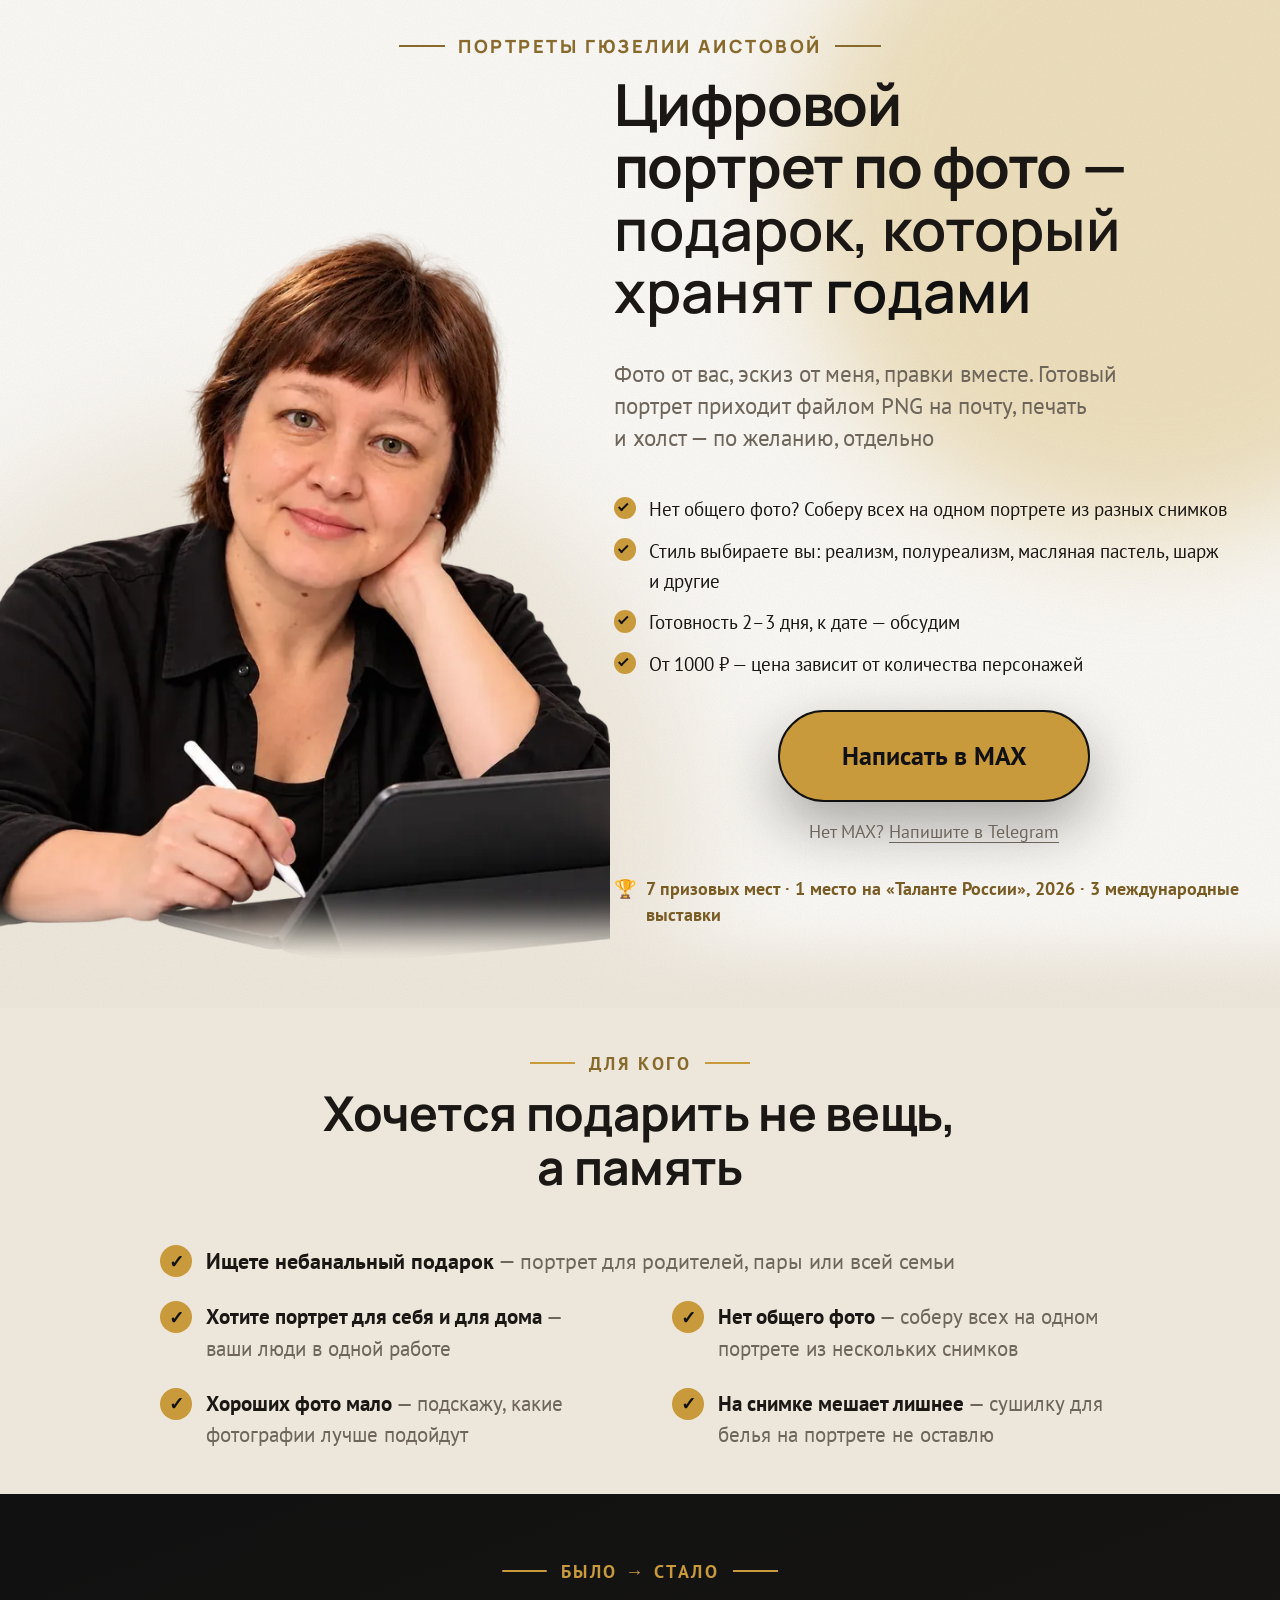
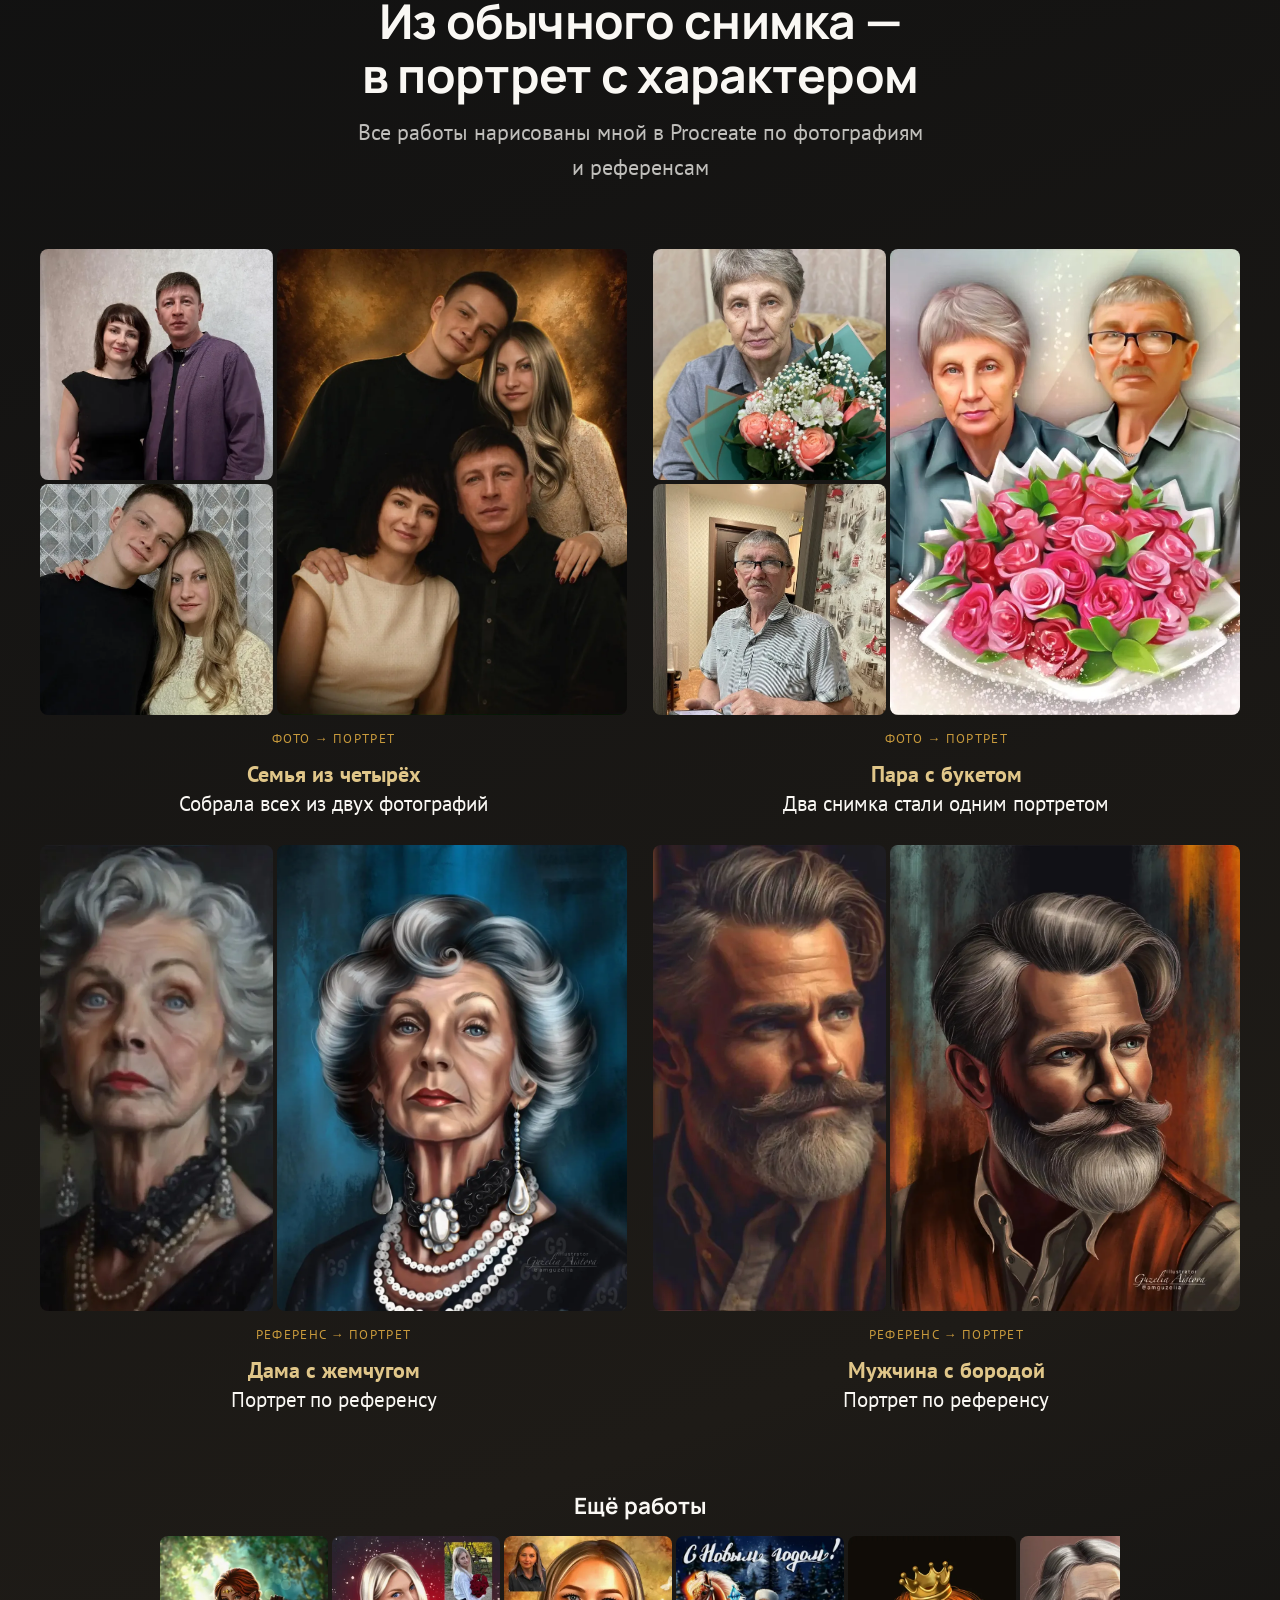
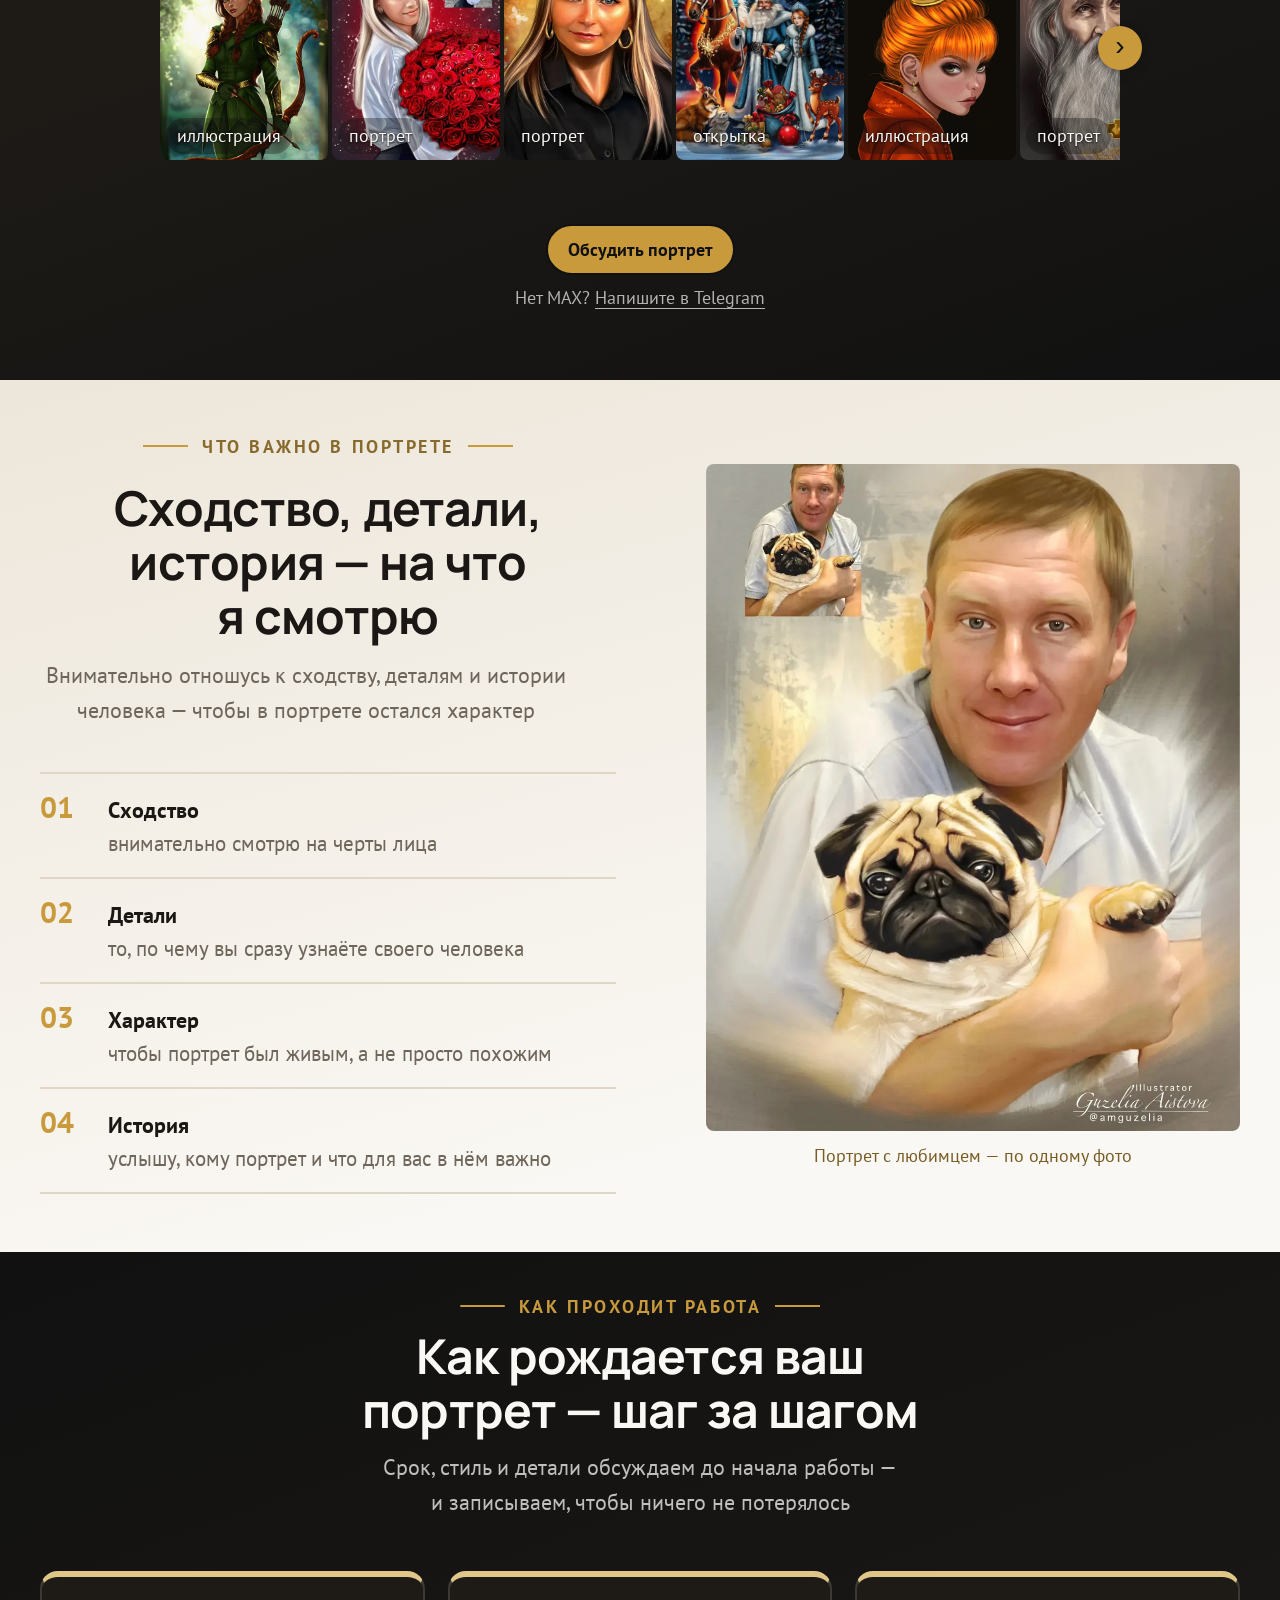
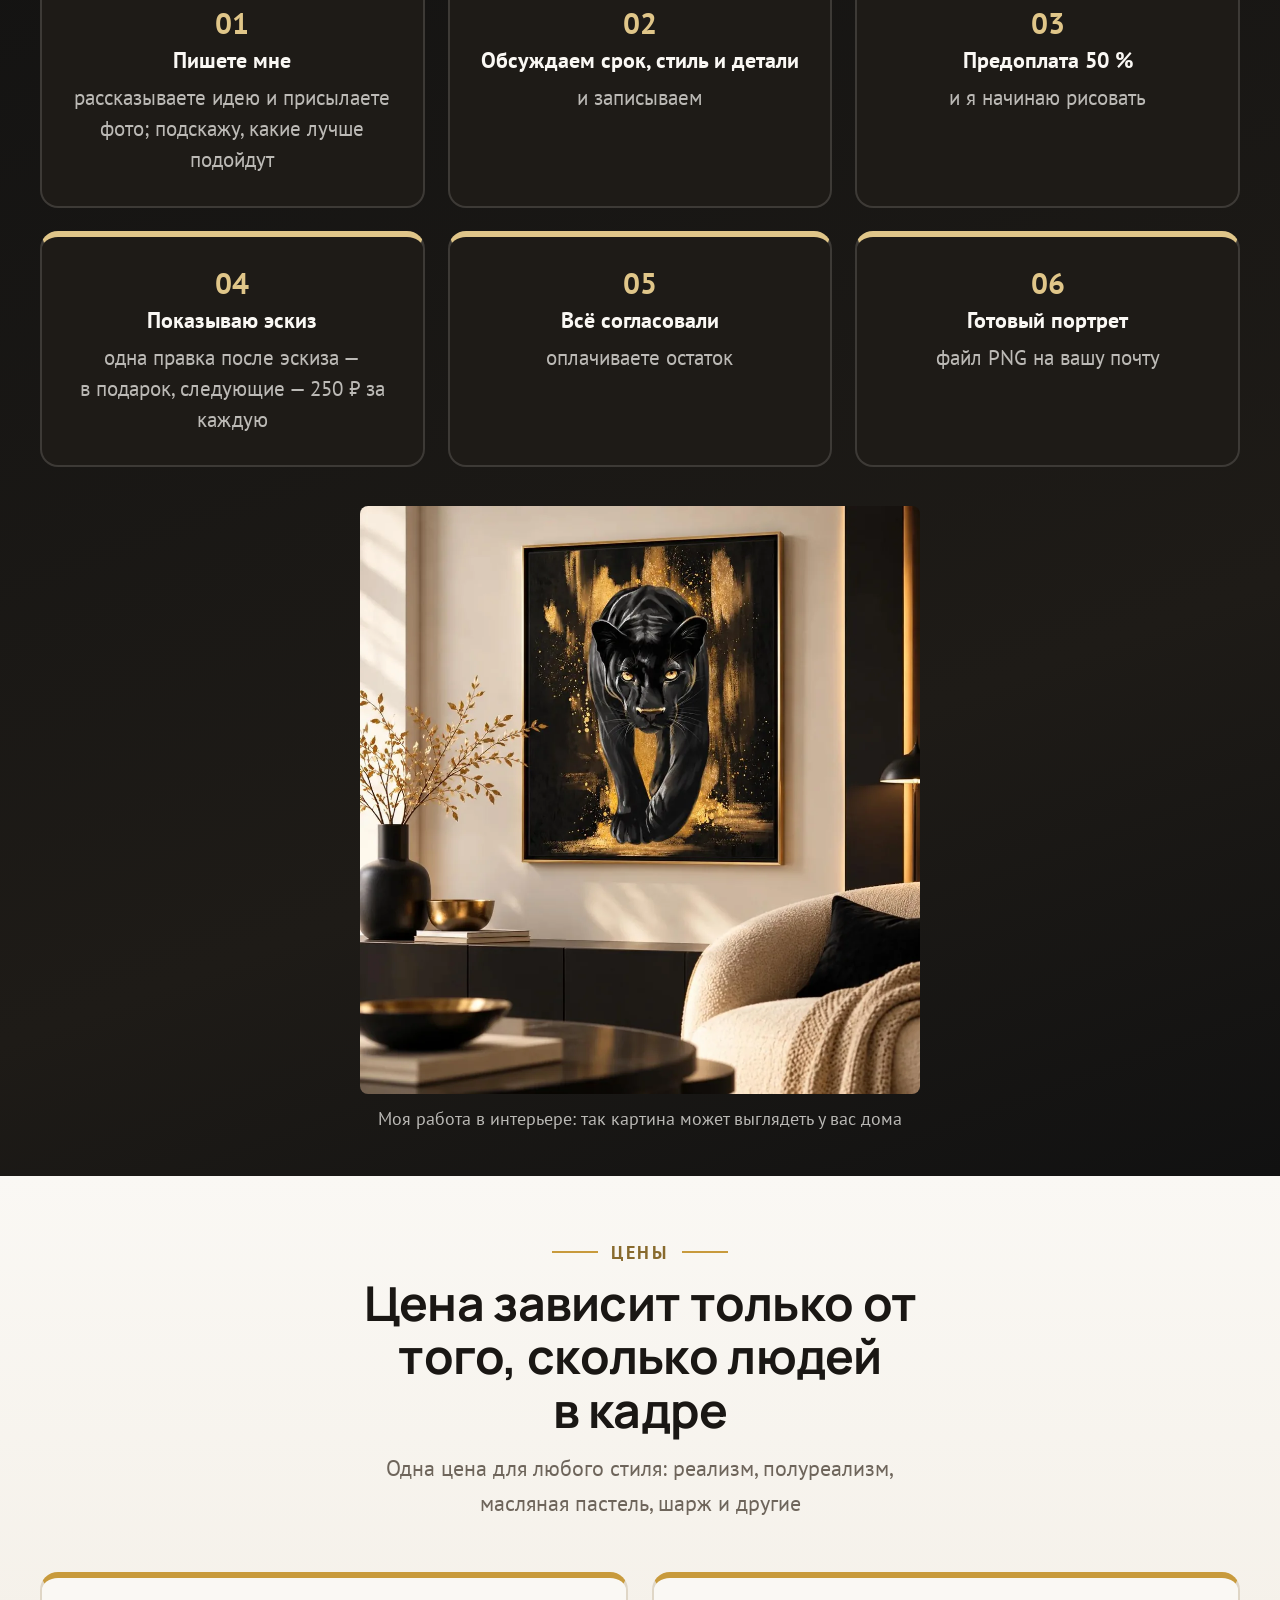
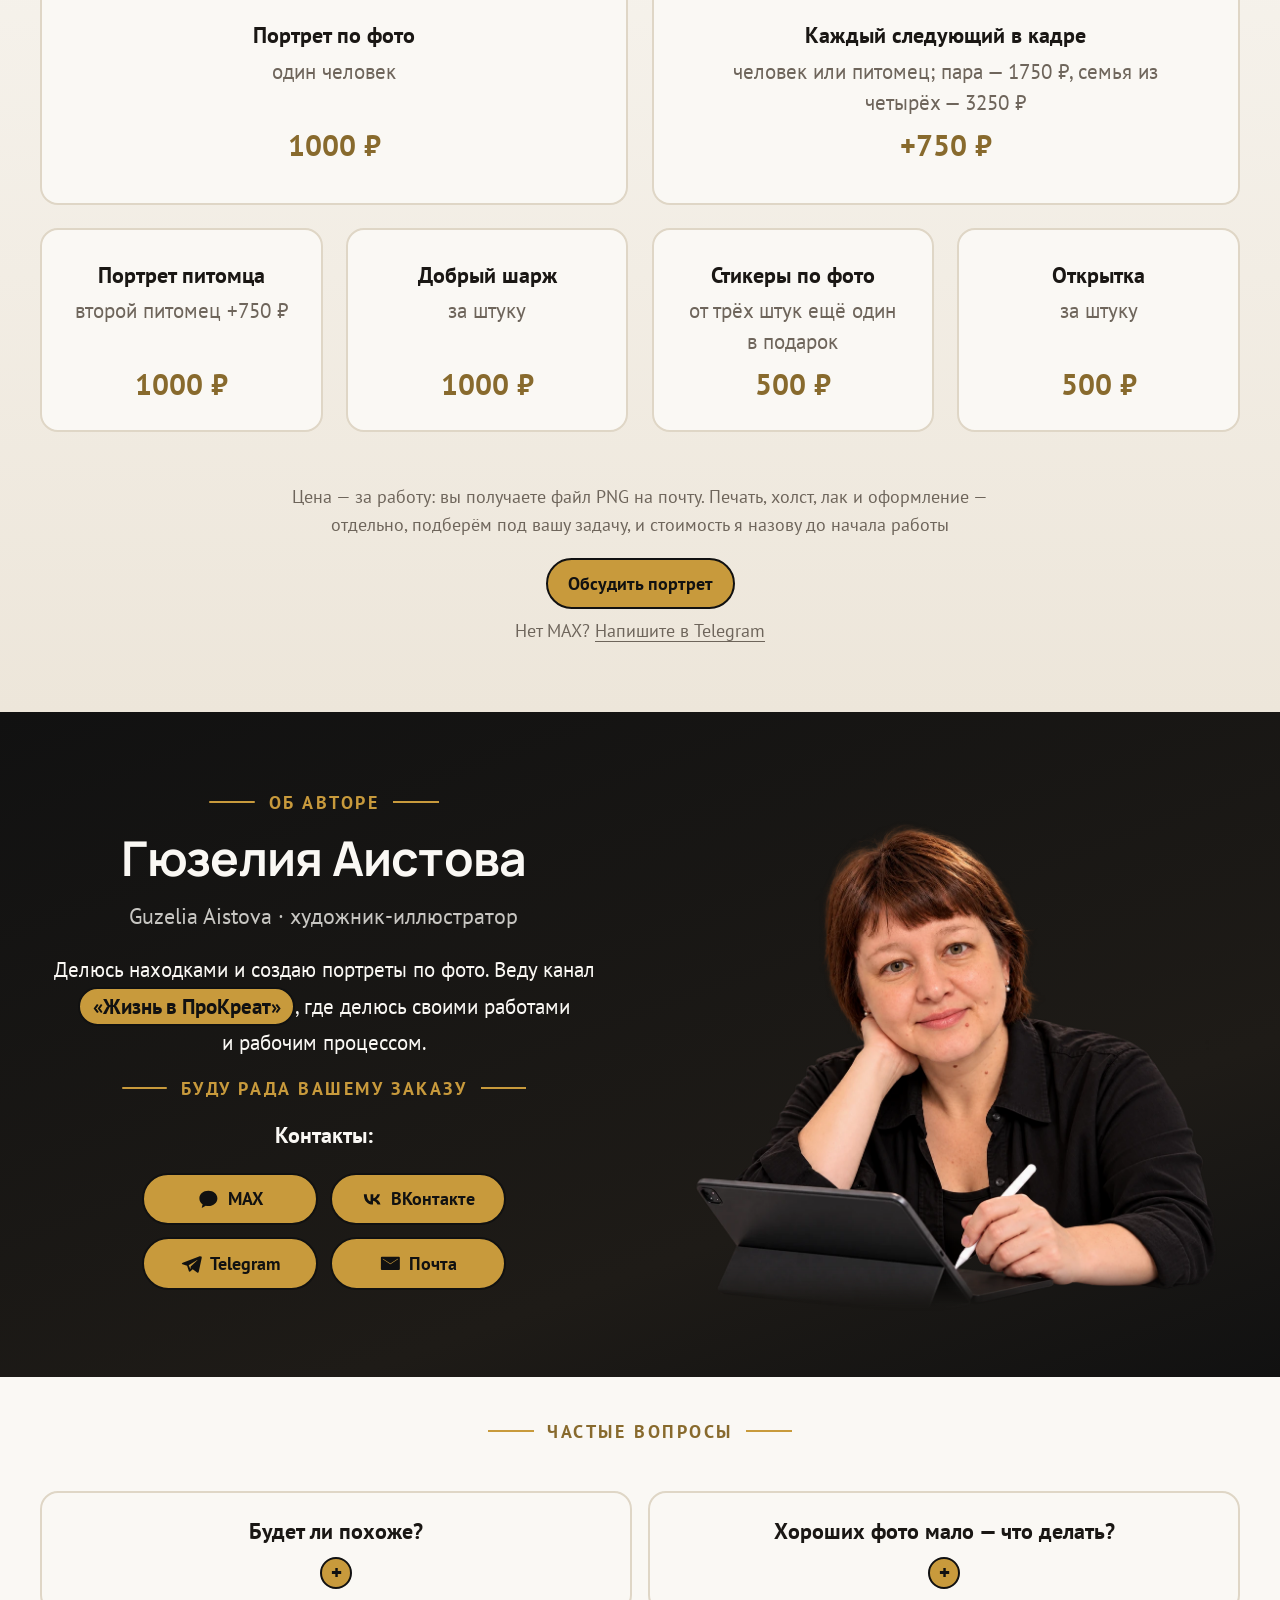
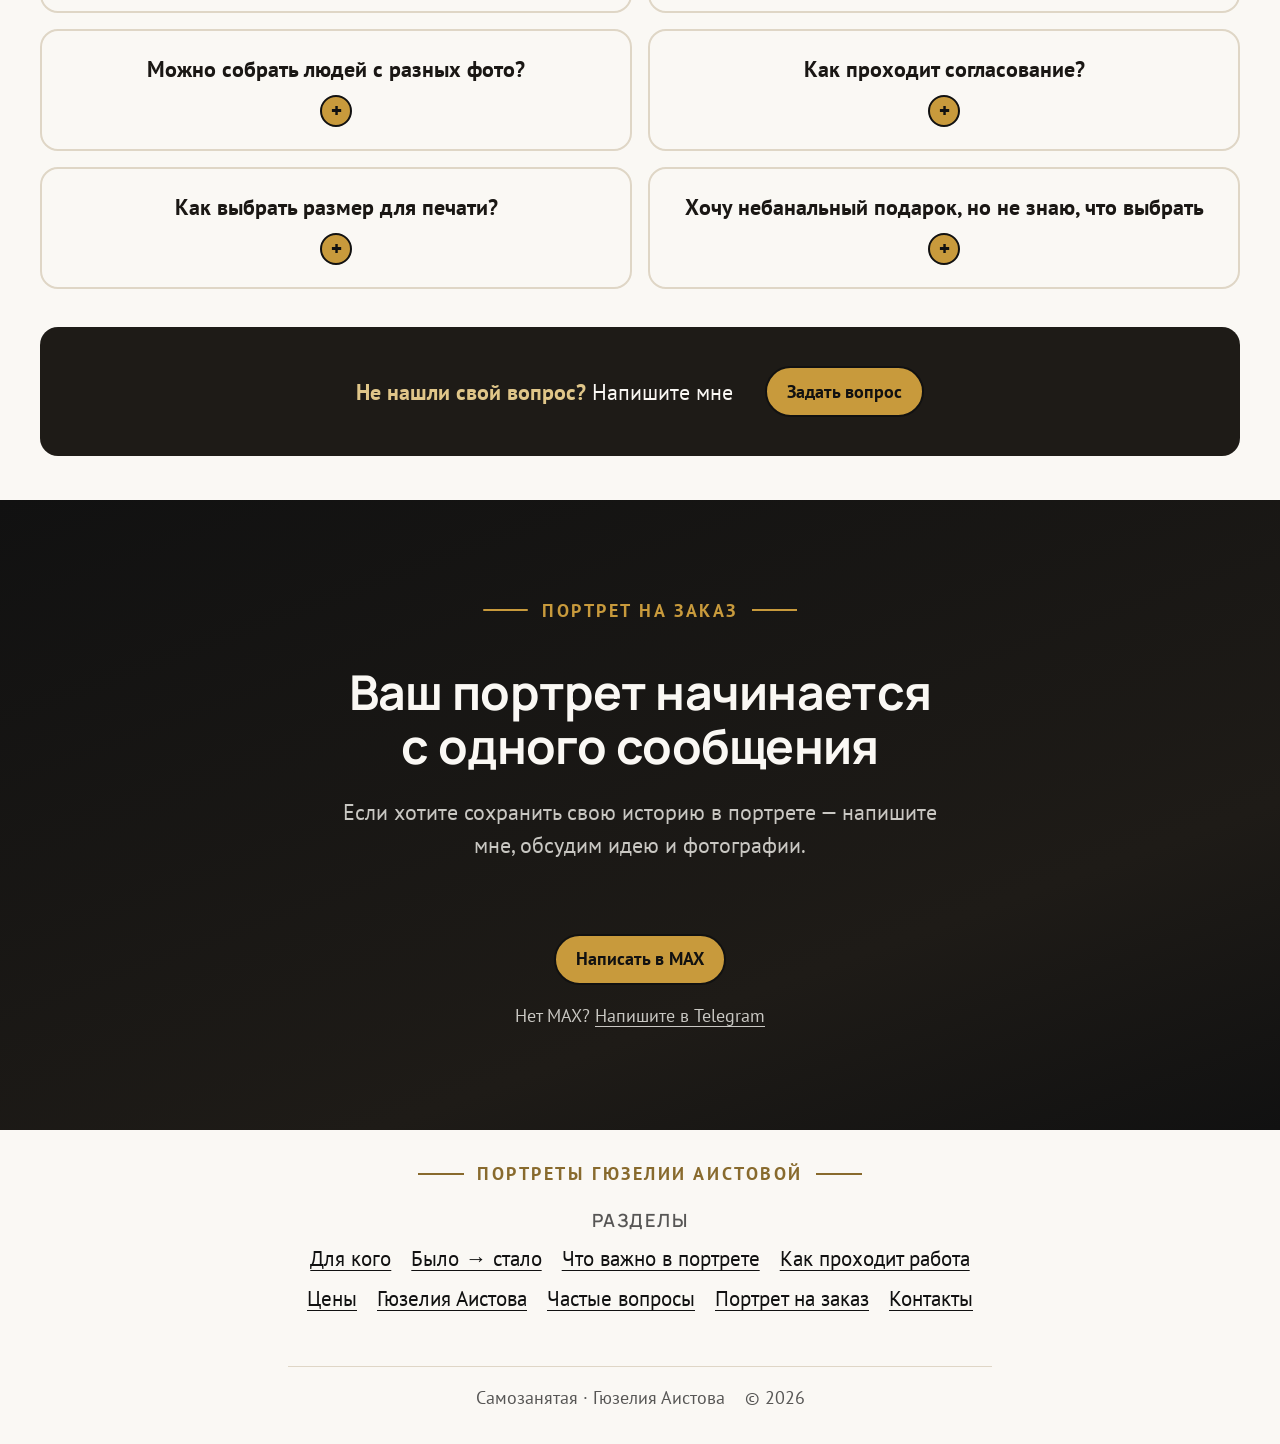
==== commit 9f588a94: "Обновление 04.10 08:12 МСК" ====
--- a/index.html
+++ b/index.html
@@ -3,10 +3,10 @@
 <head>
 <meta charset="utf-8">
 <meta name="viewport" content="width=device-width, initial-scale=1">
-<title>Цифровой портрет по фото на заказ</title>
+<title>Цифровой портрет по фото</title>
 <meta name="description" content="Цифровой портрет по вашему фото в подарок. Соберу всех на одном портрете, даже если общего фото нет. От 1000 ₽, готовность 2–3 дня.">
 <meta name="robots" content="noindex, nofollow">
-<meta property="og:title" content="Цифровой портрет по фото на заказ">
+<meta property="og:title" content="Цифровой портрет по фото">
 <meta property="og:description" content="Цифровой портрет по фото — подарок, который хранят годами">
 <meta property="og:image" content="https://amguzelia.github.io/portret-po-foto/img/card.jpg">
 <meta property="og:type" content="website">
@@ -305,10 +305,10 @@
     <div class="первый-экран__текст">
       <p class="знак-над-текстом" aria-hidden="true">Портреты Гюзелии Аистовой</p>
       <h1>Цифровой портрет по фото<span class="делитель"> —</span> <span class="хвост">подарок, который хранят <em class="акцент">годами</em></span></h1>
-      <p class="лид">Фото от вас, эскиз от меня, правки вместе. После вашего «да» решаем, в каком формате вы получите картину: файл или холст</p>
+      <p class="лид">Фото от вас, эскиз от меня, правки вместе. Готовый портрет приходит файлом PNG на почту, печать и холст — по желанию, отдельно</p>
       <ul class="список-иконок">
         <li><i class="галка"></i><span>Нет общего фото? Соберу всех на одном портрете из разных снимков</span></li>
-        <li><i class="галка"></i><span>Стиль выбираете вы: реализм, полуреализм, шарж и другие</span></li>
+        <li><i class="галка"></i><span>Стиль выбираете вы: реализм, полуреализм, масляная пастель, шарж и другие</span></li>
         <li><i class="галка"></i><span>Готовность 2–3 дня, к дате — обсудим</span></li>
         <li><i class="галка"></i><span>От 1000 ₽ — цена зависит от количества персонажей</span></li>
       </ul>
@@ -446,7 +446,7 @@
     <li><b>Пишете мне</b><span>рассказываете идею и присылаете фото; подскажу, какие лучше подойдут</span></li>
     <li><b>Обсуждаем срок, стиль и детали</b><span>и записываем</span></li>
     <li><b>Предоплата 50 %</b><span>и я начинаю рисовать</span></li>
-    <li><b>Показываю эскиз</b><span>одна правка в подарок, следующие по договорённости</span></li>
+    <li><b>Показываю эскиз</b><span>одна правка после эскиза — в подарок, следующие — 250&nbsp;₽ за каждую</span></li>
     <li><b>Всё согласовали</b><span>оплачиваете остаток</span></li>
     <li><b>Готовый портрет</b><span>файл PNG на вашу почту</span></li>
   </ol>
@@ -461,7 +461,7 @@
   <div class="секция__шапка секция__шапка--центр">
     <p class="кикер">Цены</p>
     <h2>Цена зависит только от того, сколько людей в кадре</h2>
-    <p class="лид секция__лид">Одна цена для любого стиля — масло, полуреализм или другой, какой выберете</p>
+    <p class="лид секция__лид">Одна цена для любого стиля: реализм, полуреализм, масляная пастель, шарж и другие</p>
   </div>
   <div class="прайс секция__тело">
     <div class="строка строка--главная"><div class="строка__текст"><b>Портрет по фото</b><span>один человек</span></div><em>1000&nbsp;₽</em></div>
@@ -472,7 +472,7 @@
     <div class="строка"><div class="строка__текст"><b>Открытка</b><span>за штуку</span></div><em>500&nbsp;₽</em></div>
   </div>
   <div class="подвал действие-секции">
-    <p>Цена — за работу: вы получаете готовый файл портрета. Печать, лак и оформление — отдельно, подберём под вашу задачу, и стоимость я назову до начала работы</p>
+    <p>Цена — за работу: вы получаете файл PNG на почту. Печать, холст, лак и оформление — отдельно, подберём под вашу задачу, и стоимость я назову до начала работы</p>
     <a class="кнопка кнопка--главная" href="https://max.ru/u/f9LHodD0cOK2V7GORyJiWTEJaWReYrQ74yPLNE6TqSnU1nsbiuqmdJSMkWU">Обсудить портрет</a>
     <p class="запасная-связь">Нет MAX? <a href="https://t.me/amguzelia" target="_blank" rel="noopener">Напишите в Telegram</a></p>
   </div>
@@ -512,7 +512,7 @@
   <div class="список секция__тело">
     <details>
       <summary>Будет ли похоже?</summary>
-      <p>Смотрю на сходство, детали и характер. Сначала показываю эскиз — и только после вашего «да» рисую дальше. Одна правка&nbsp;— в&nbsp;подарок.</p>
+      <p>Смотрю на сходство, детали и характер. Сначала показываю эскиз — и только после вашего «да» рисую дальше. Одна правка после эскиза&nbsp;— в&nbsp;подарок, следующие&nbsp;— 250&nbsp;₽ за&nbsp;каждую.</p>
     </details>
     <details>
       <summary>Хороших фото мало — что делать?</summary>
@@ -524,15 +524,15 @@
     </details>
     <details>
       <summary>Как проходит согласование?</summary>
-      <p>Срок, стиль и детали обсуждаем до начала работы — и записываем, чтобы ничего не потерялось. Потом эскиз, правка, готовый портрет.</p>
+      <p>Срок, стиль и детали обсуждаем до начала работы — и записываем, чтобы ничего не потерялось. Потом эскиз, правки и готовый портрет.</p>
     </details>
     <details>
       <summary>Как выбрать размер для печати?</summary>
-      <p>Какой захотите — подберём вместе под вашу задачу. Цена на сайте — за готовый файл портрета; печать, лак и оформление считаются отдельно, и их стоимость я назову до начала работы.</p>
+      <p>Какой захотите — подберём вместе под вашу задачу. Цена на сайте — за файл PNG на почту; печать, холст, лак и оформление считаются отдельно, и их стоимость я назову до начала работы.</p>
     </details>
     <details>
       <summary>Хочу небанальный подарок, но не знаю, что выбрать</summary>
-      <p>Напишите, в каком стиле вам нравятся портреты: масло, полуреализм или другой. От этого и оттолкнёмся.</p>
+      <p>Напишите, в каком стиле вам нравятся портреты: реализм, полуреализм, масляная пастель, шарж и другие. От этого и оттолкнёмся.</p>
     </details>
   </div>
   <div class="приглашение">
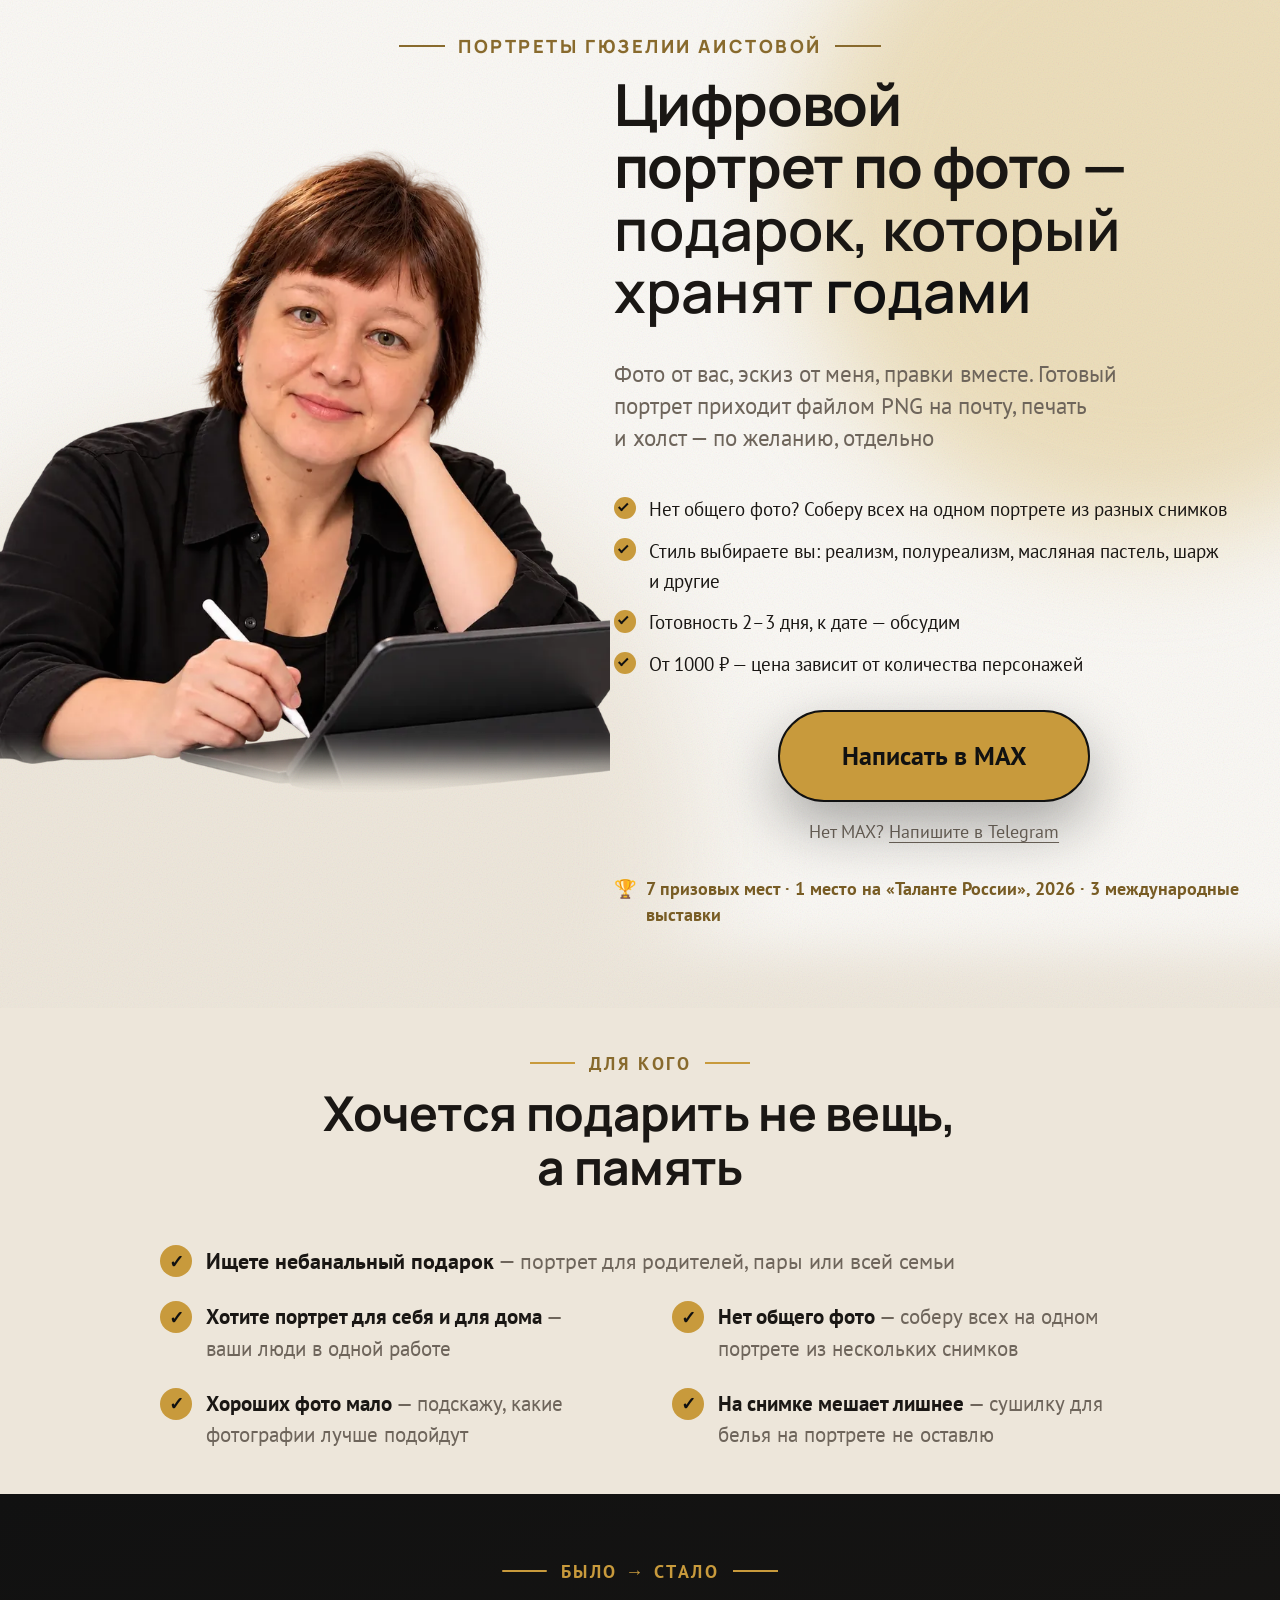
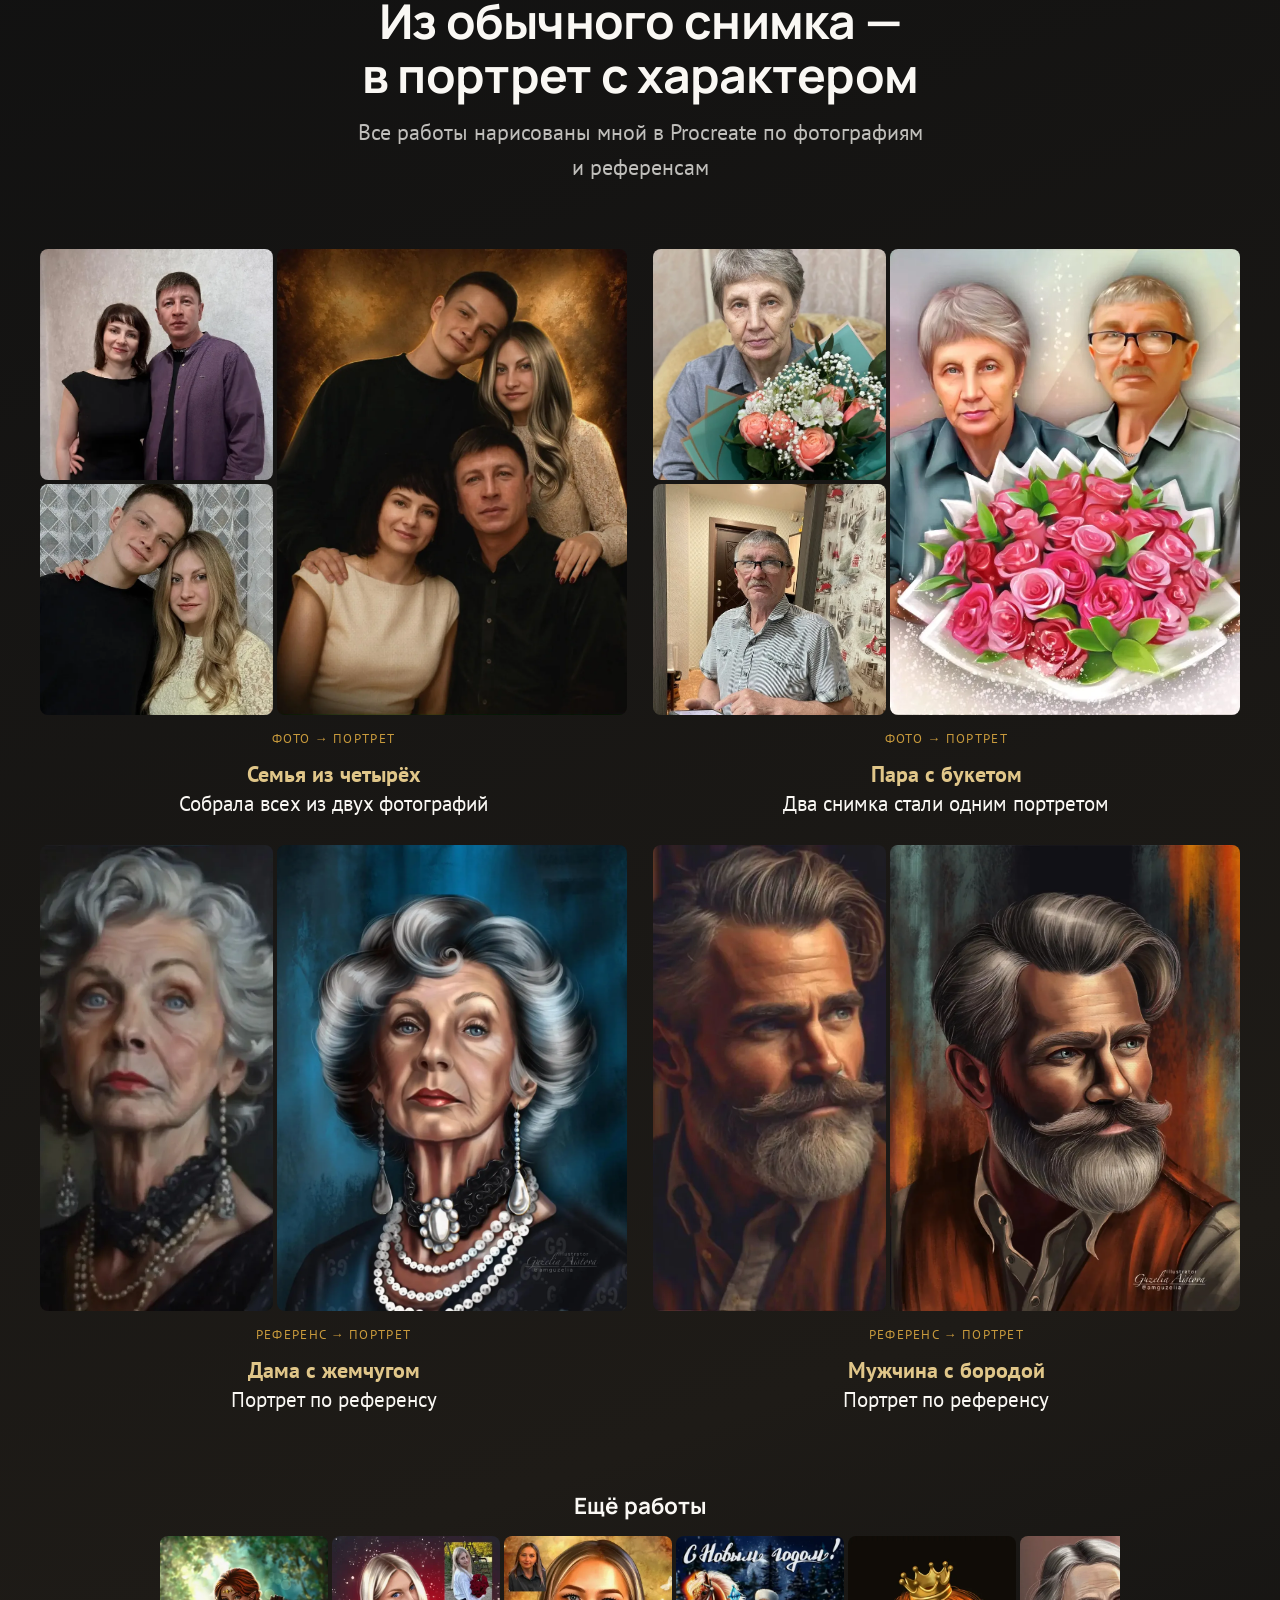
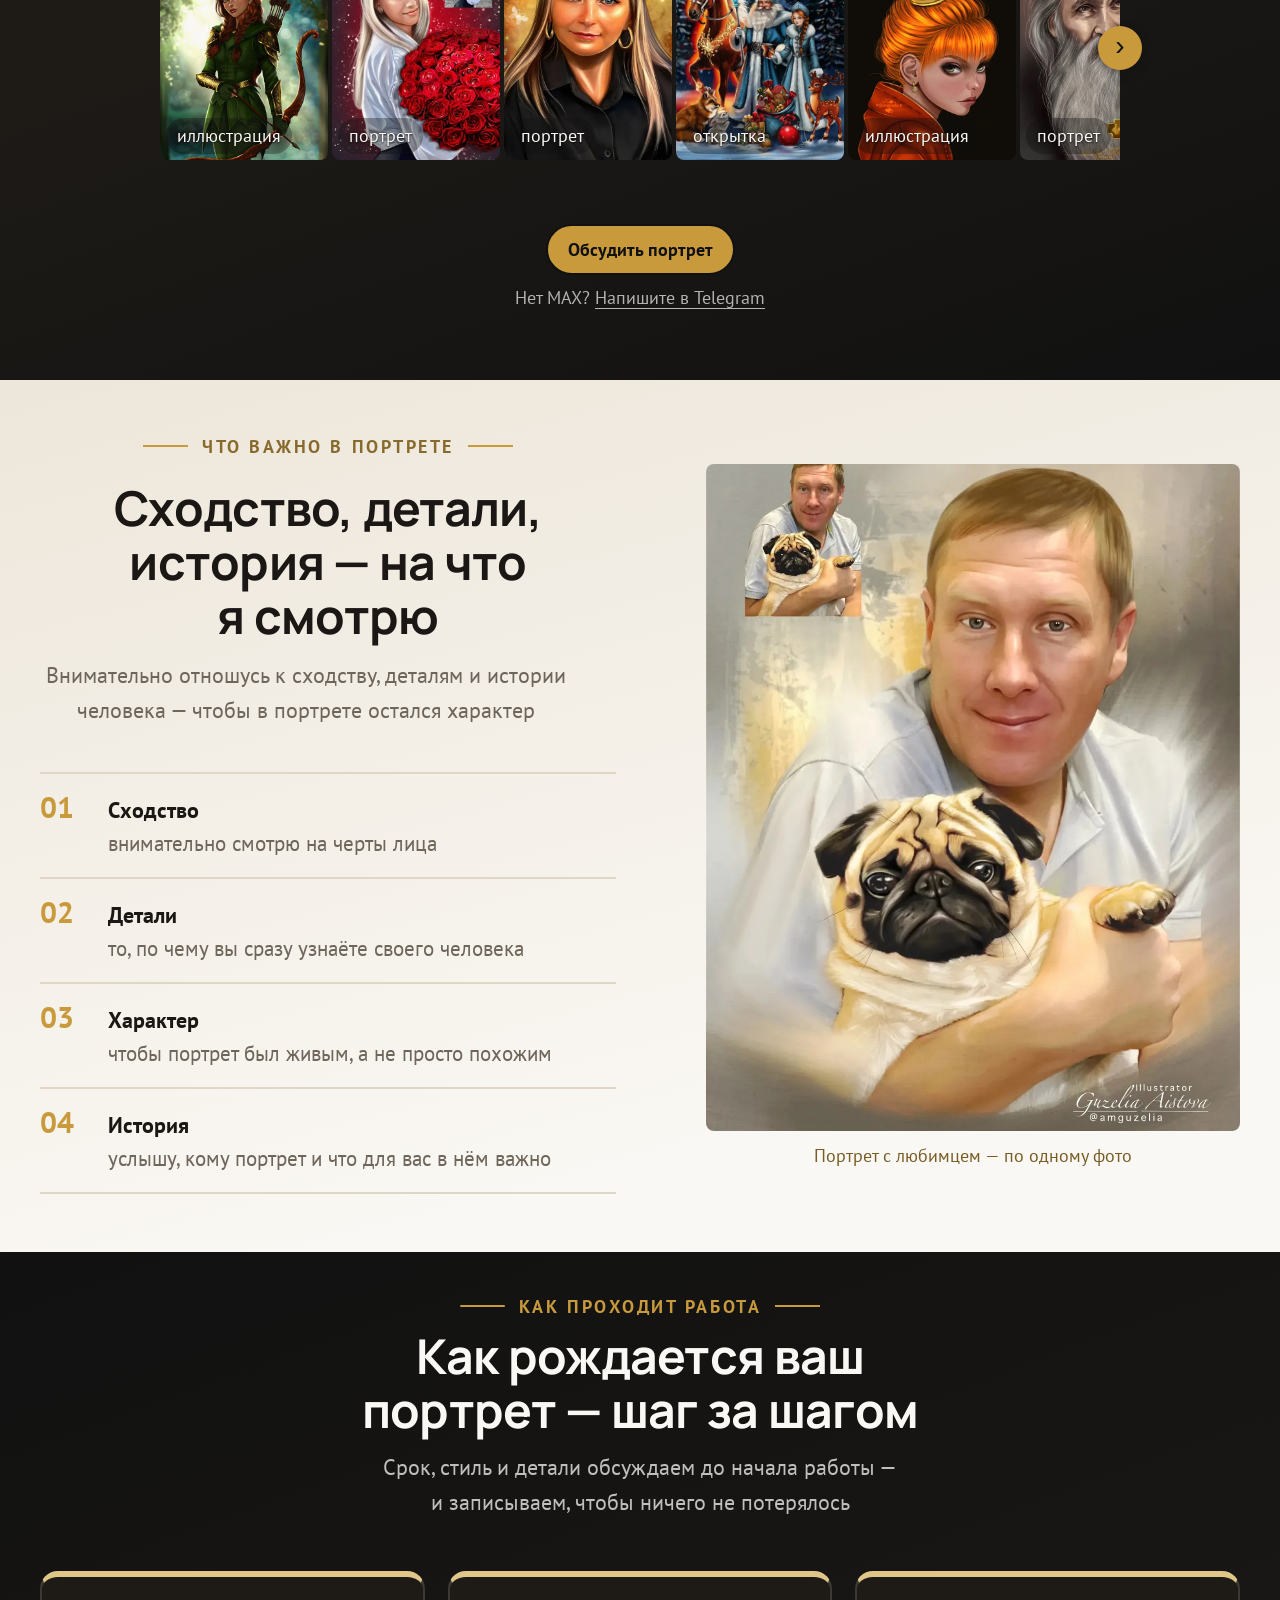
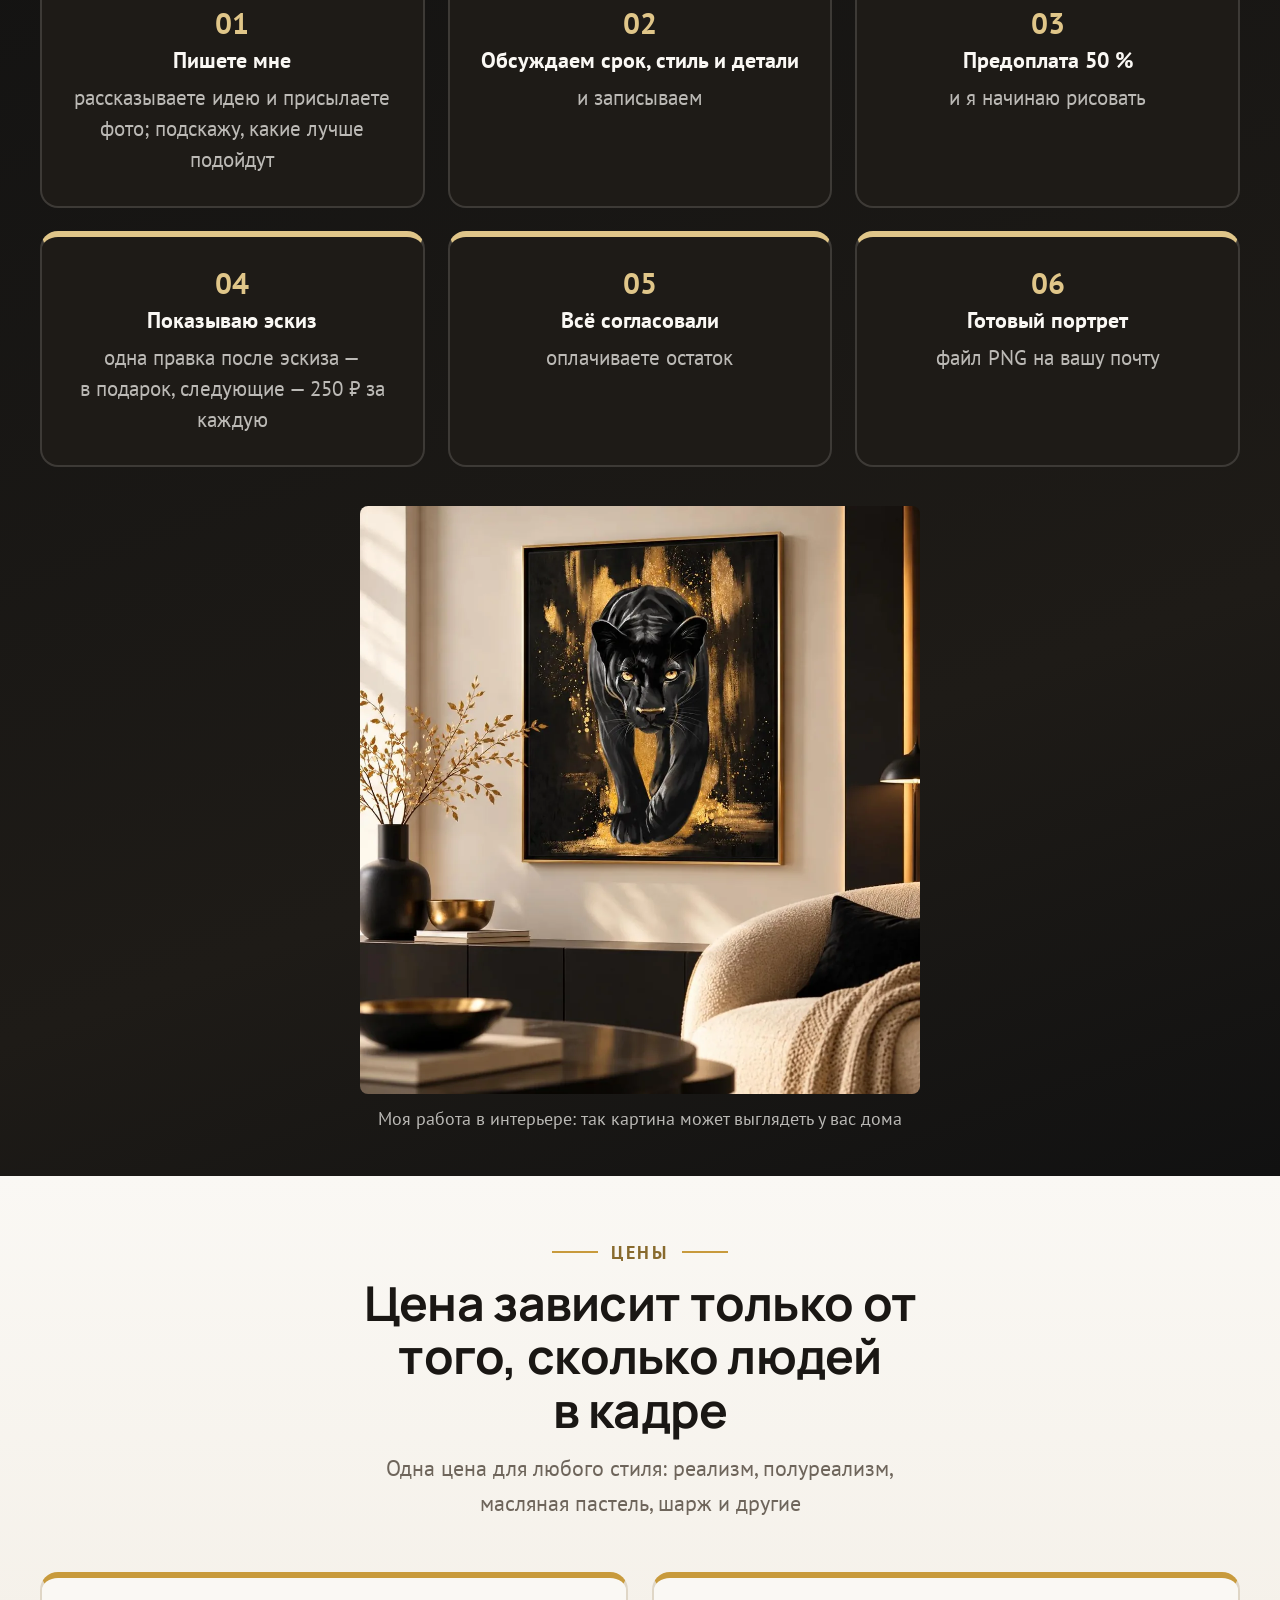
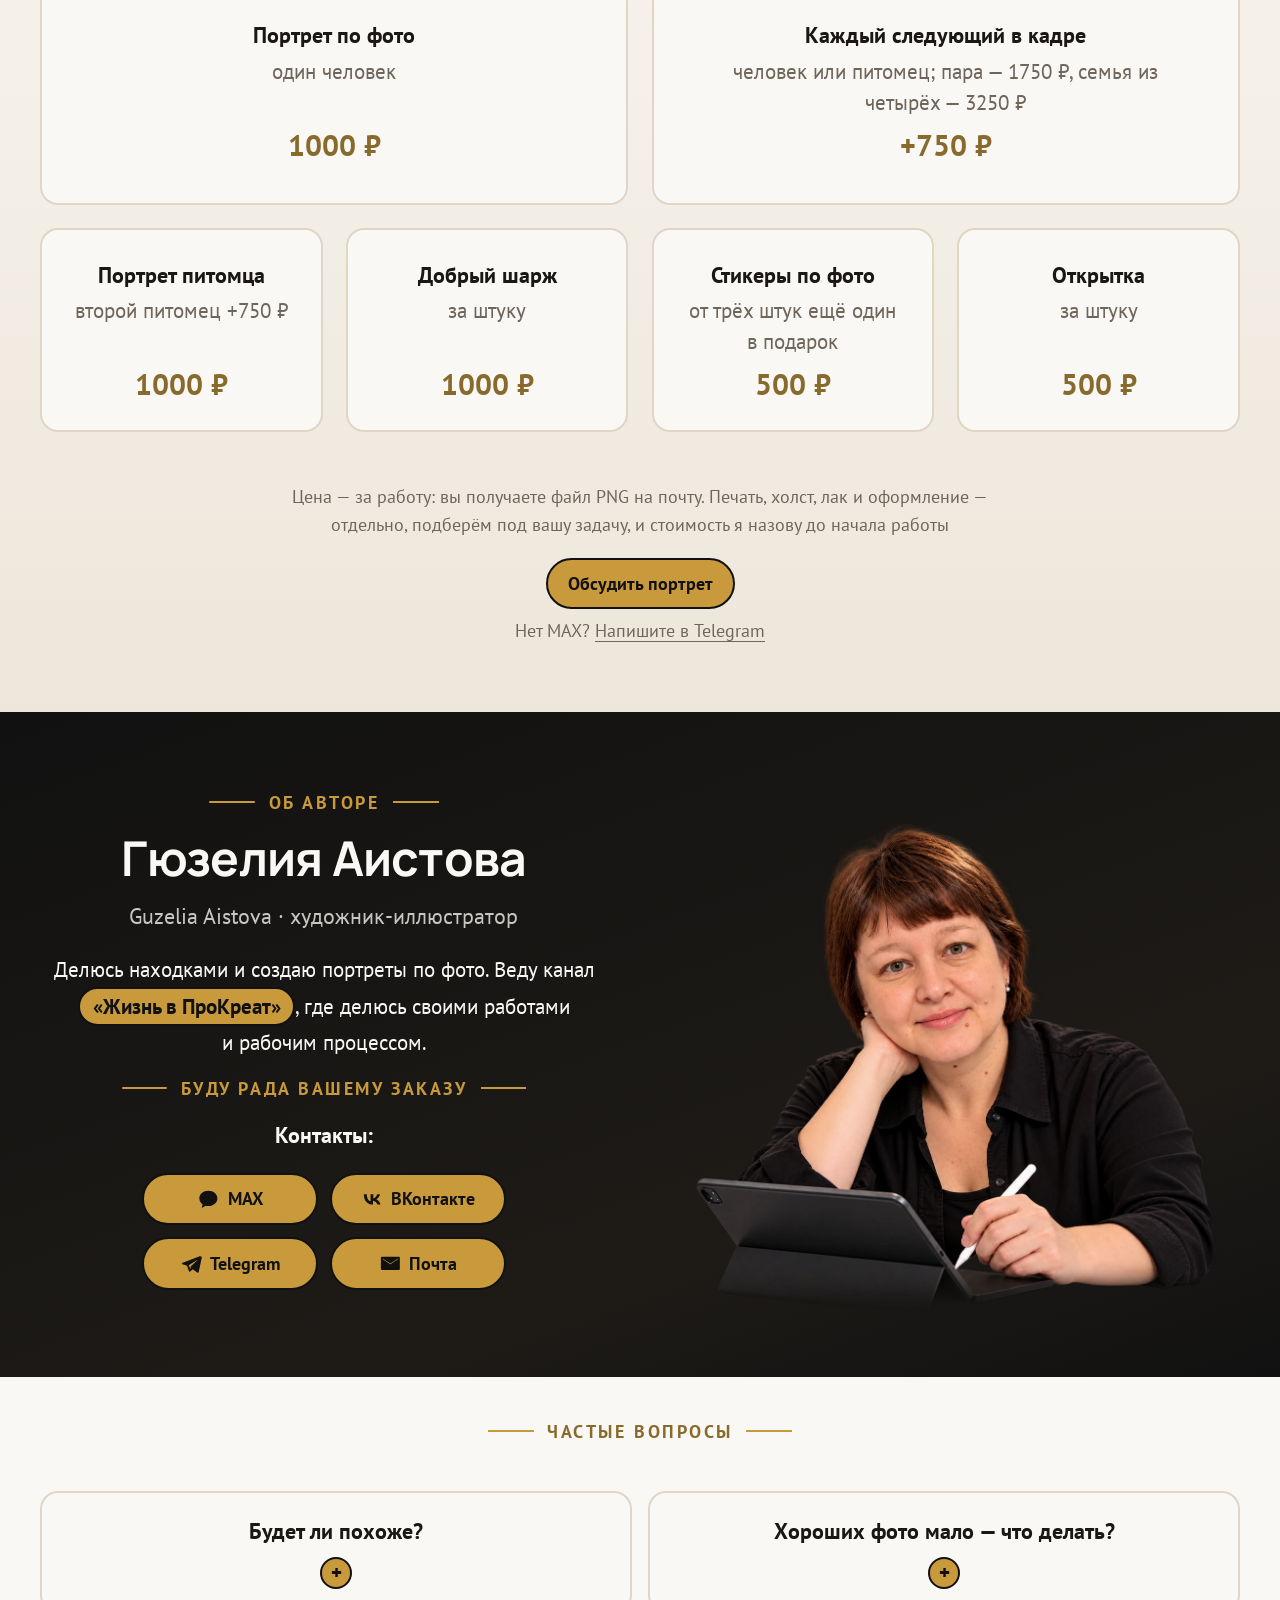
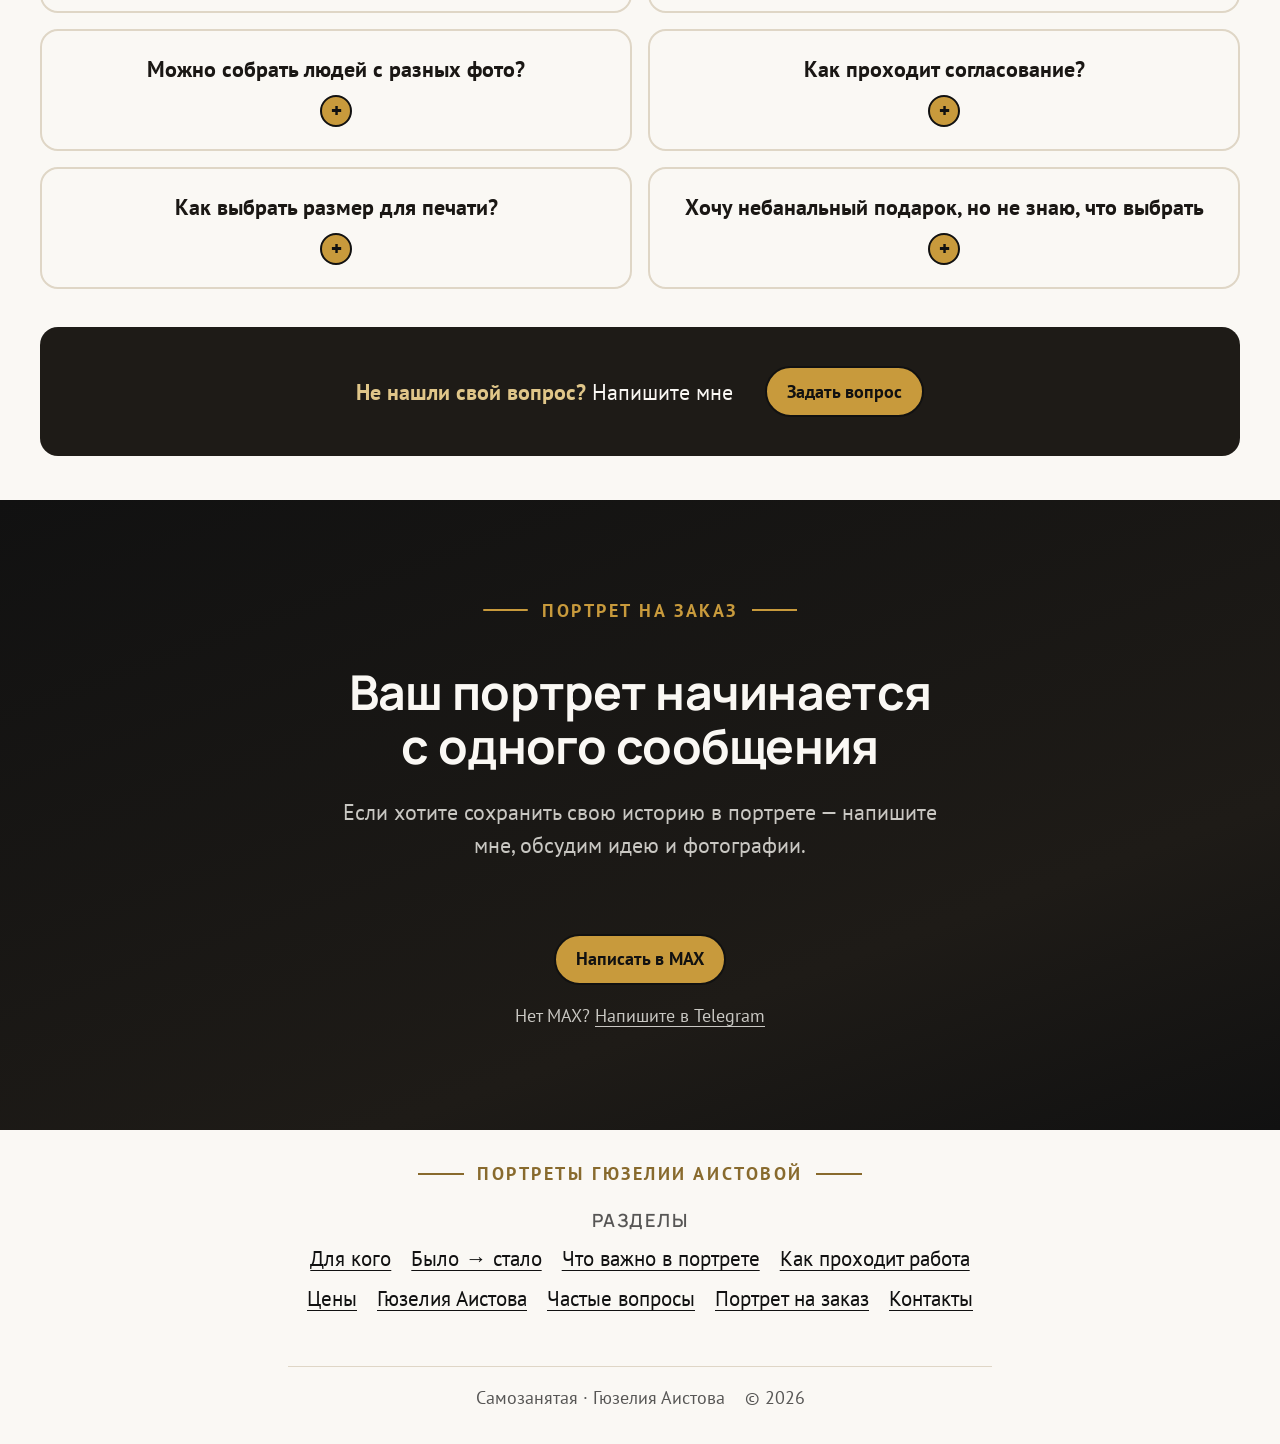
==== commit a912a2ed: "Обновление 04.11 18:41 МСК" ====
--- a/index.html
+++ b/index.html
@@ -5,10 +5,10 @@
 <meta name="viewport" content="width=device-width, initial-scale=1">
 <title>Цифровой портрет по фото</title>
 <meta name="description" content="Цифровой портрет по вашему фото в подарок. Соберу всех на одном портрете, даже если общего фото нет. От 1000 ₽, готовность 2–3 дня.">
-<meta name="robots" content="noindex, nofollow">
+<meta name="robots" content="index, follow">
 <meta property="og:title" content="Цифровой портрет по фото">
 <meta property="og:description" content="Цифровой портрет по фото — подарок, который хранят годами">
-<meta property="og:image" content="https://amguzelia.github.io/portret-po-foto/img/card.jpg">
+<meta property="og:image" content="https://portret-foto.ru/img/card.jpg">
 <meta property="og:type" content="website">
 <link rel="preconnect" href="https://fonts.googleapis.com">
 <link rel="preconnect" href="https://fonts.gstatic.com" crossorigin>
@@ -239,6 +239,30 @@
 :root, .светлый { --цвет-кнопки: #111111; --цвет-на-кнопке: #FAF8F4; --цвет-кнопки-навёл: var(--цвет-акцент-тёмный); }
 .тёмный { --цвет-кнопки: #C89A3C; --цвет-на-кнопке: #111111; --цвет-кнопки-навёл: #D1AA5C; }
 
+/* Одобренный пробегающий блик на всех кнопках (04.11.2026). */
+.кнопка.кнопка, #экран-07 .канал {
+  position: relative;
+  isolation: isolate;
+  overflow: hidden;
+}
+.кнопка.кнопка::before, #экран-07 .канал::before {
+  content: "";
+  position: absolute;
+  z-index: -1;
+  pointer-events: none;
+  top: -40%;
+  bottom: -40%;
+  left: 0;
+  width: 45%;
+  background: linear-gradient(105deg, transparent 5%, rgba(255,249,221,.12) 28%, rgba(255,249,221,.72) 50%, rgba(255,249,221,.12) 72%, transparent 95%);
+  transform: translateX(-160%) skewX(-18deg);
+  animation: портрет-блик 4.2s ease-in-out infinite;
+}
+#экран-07 .канал { overflow: clip; }
+@keyframes портрет-блик {
+  0%, 8% { transform: translateX(-160%) skewX(-18deg); }
+  36%, 100% { transform: translateX(340%) skewX(-18deg); }
+}
 </style>
 <script>
 (function () {
@@ -281,6 +305,13 @@
   addEventListener("resize", function () { ждём = ждём || requestAnimationFrame(применить); });
 })();
 </script>
+<!-- Yandex.Metrika counter -->
+<script type="text/javascript">
+(function(m,e,t,r,i,k,a){ m[i]=m[i]||function(){(m[i].a=m[i].a||[]).push(arguments)}; m[i].l=1*new Date(); for (var j = 0; j < document.scripts.length; j++) {if (document.scripts[j].src === r) { return; }} k=e.createElement(t),a=e.getElementsByTagName(t)[0],k.async=1,k.src=r,a.parentNode.insertBefore(k,a) })(window, document,'script','https://mc.yandex.ru/metrika/tag.js?id=113667324', 'ym');
+ym(113667324, 'init', {ssr:true, webvisor:true, clickmap:true, ecommerce:"dataLayer", referrer: document.referrer, url: location.href, accurateTrackBounce:true, trackLinks:true});
+</script>
+<noscript><div><img src="https://mc.yandex.ru/watch/113667324" style="position:absolute; left:-9999px;" alt="" /></div></noscript>
+<!-- /Yandex.Metrika counter -->
 </head>
 <body class="с-липкой-кнопкой">
 <section class="блок блок--первый-экран первый-экран--разворот светлый фон--зерно сторона--слева" id="экран-1" data-тип="первый-экран" data-схема="разворот" data-ключ-макета="светлая" data-картинка="фото">
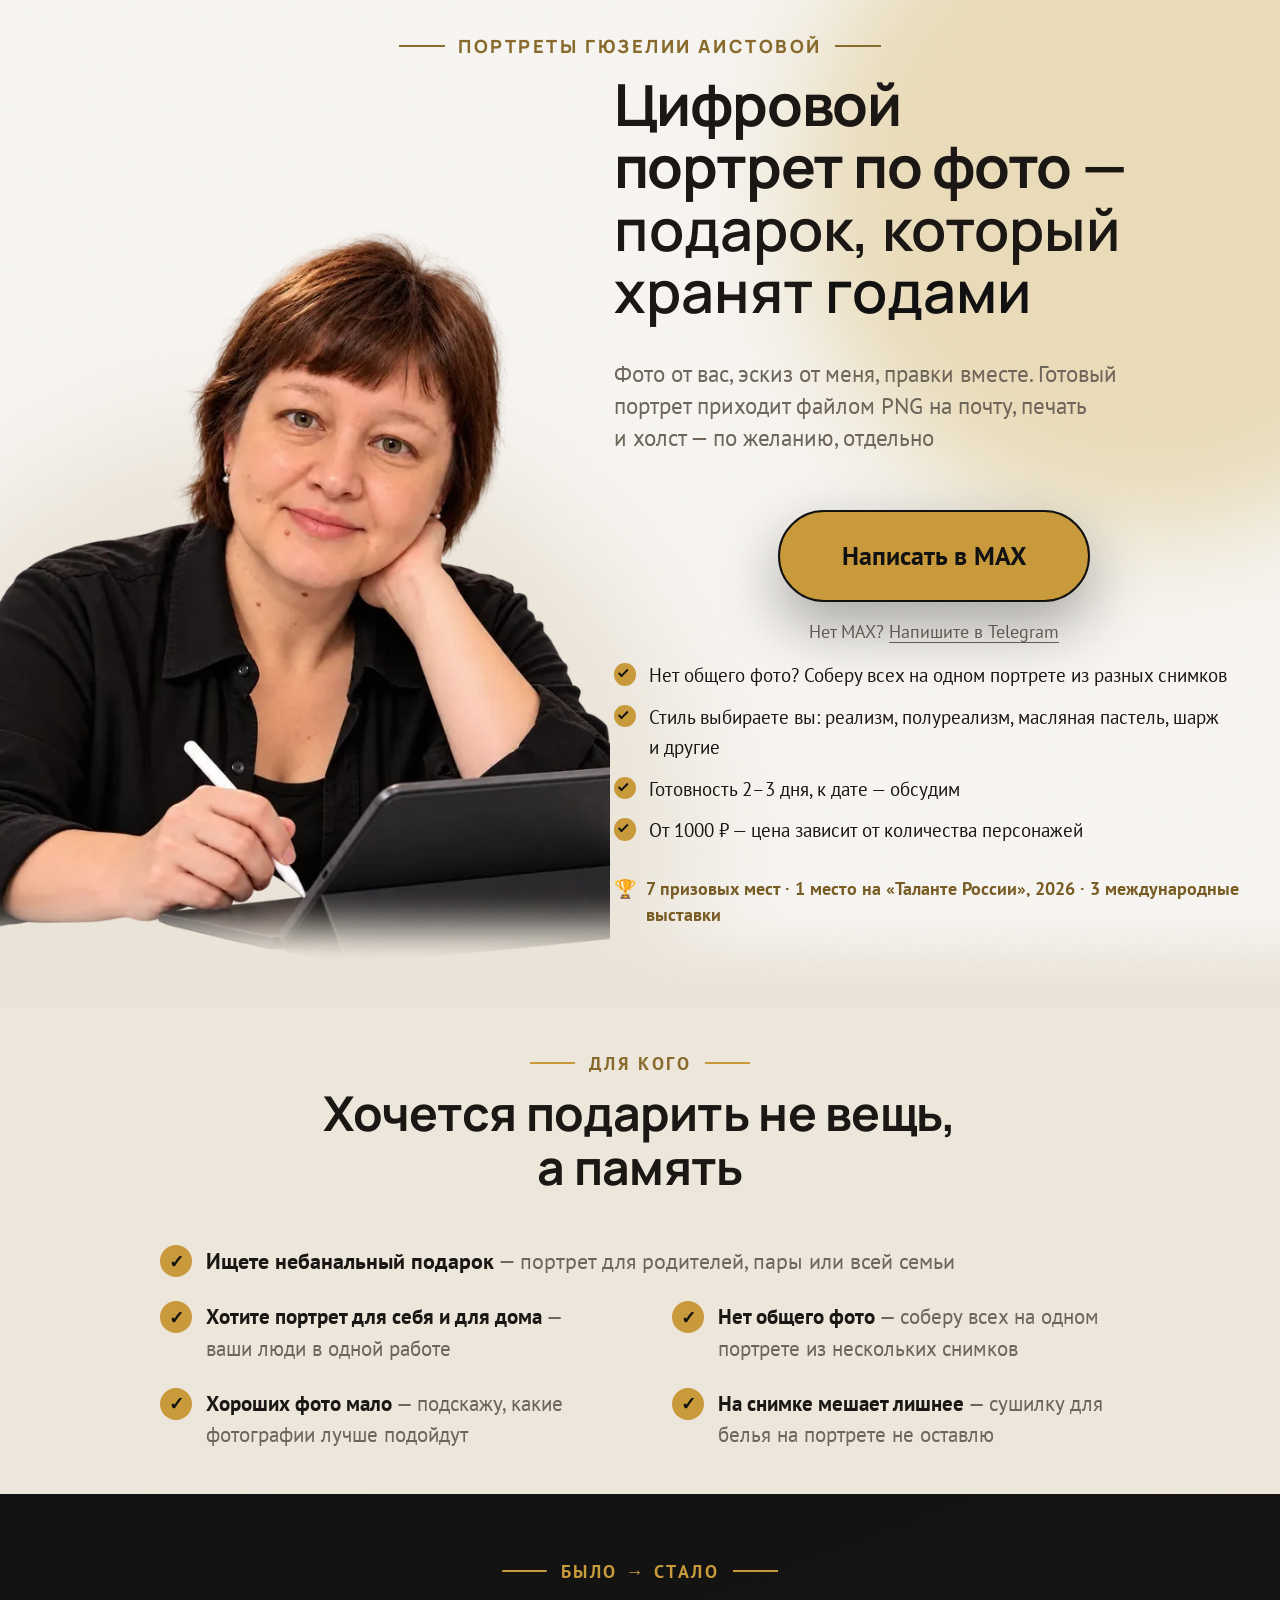
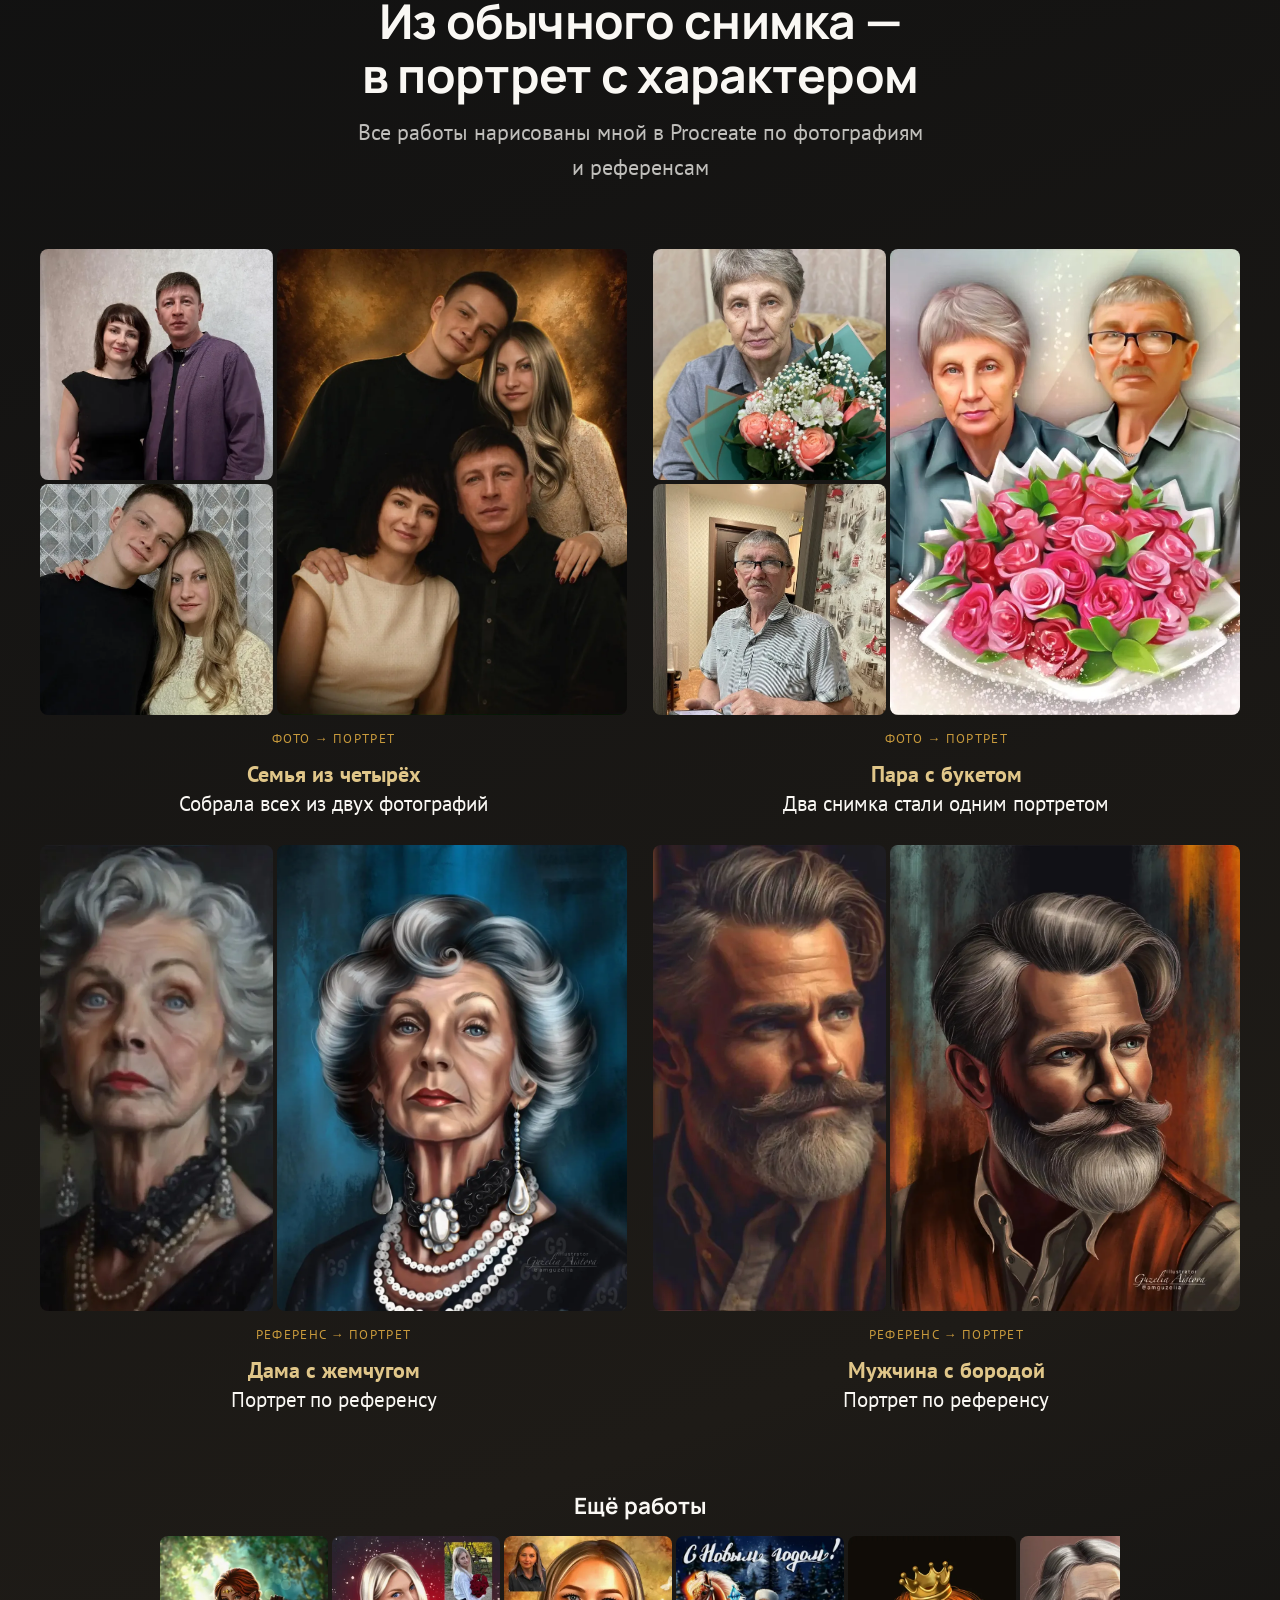
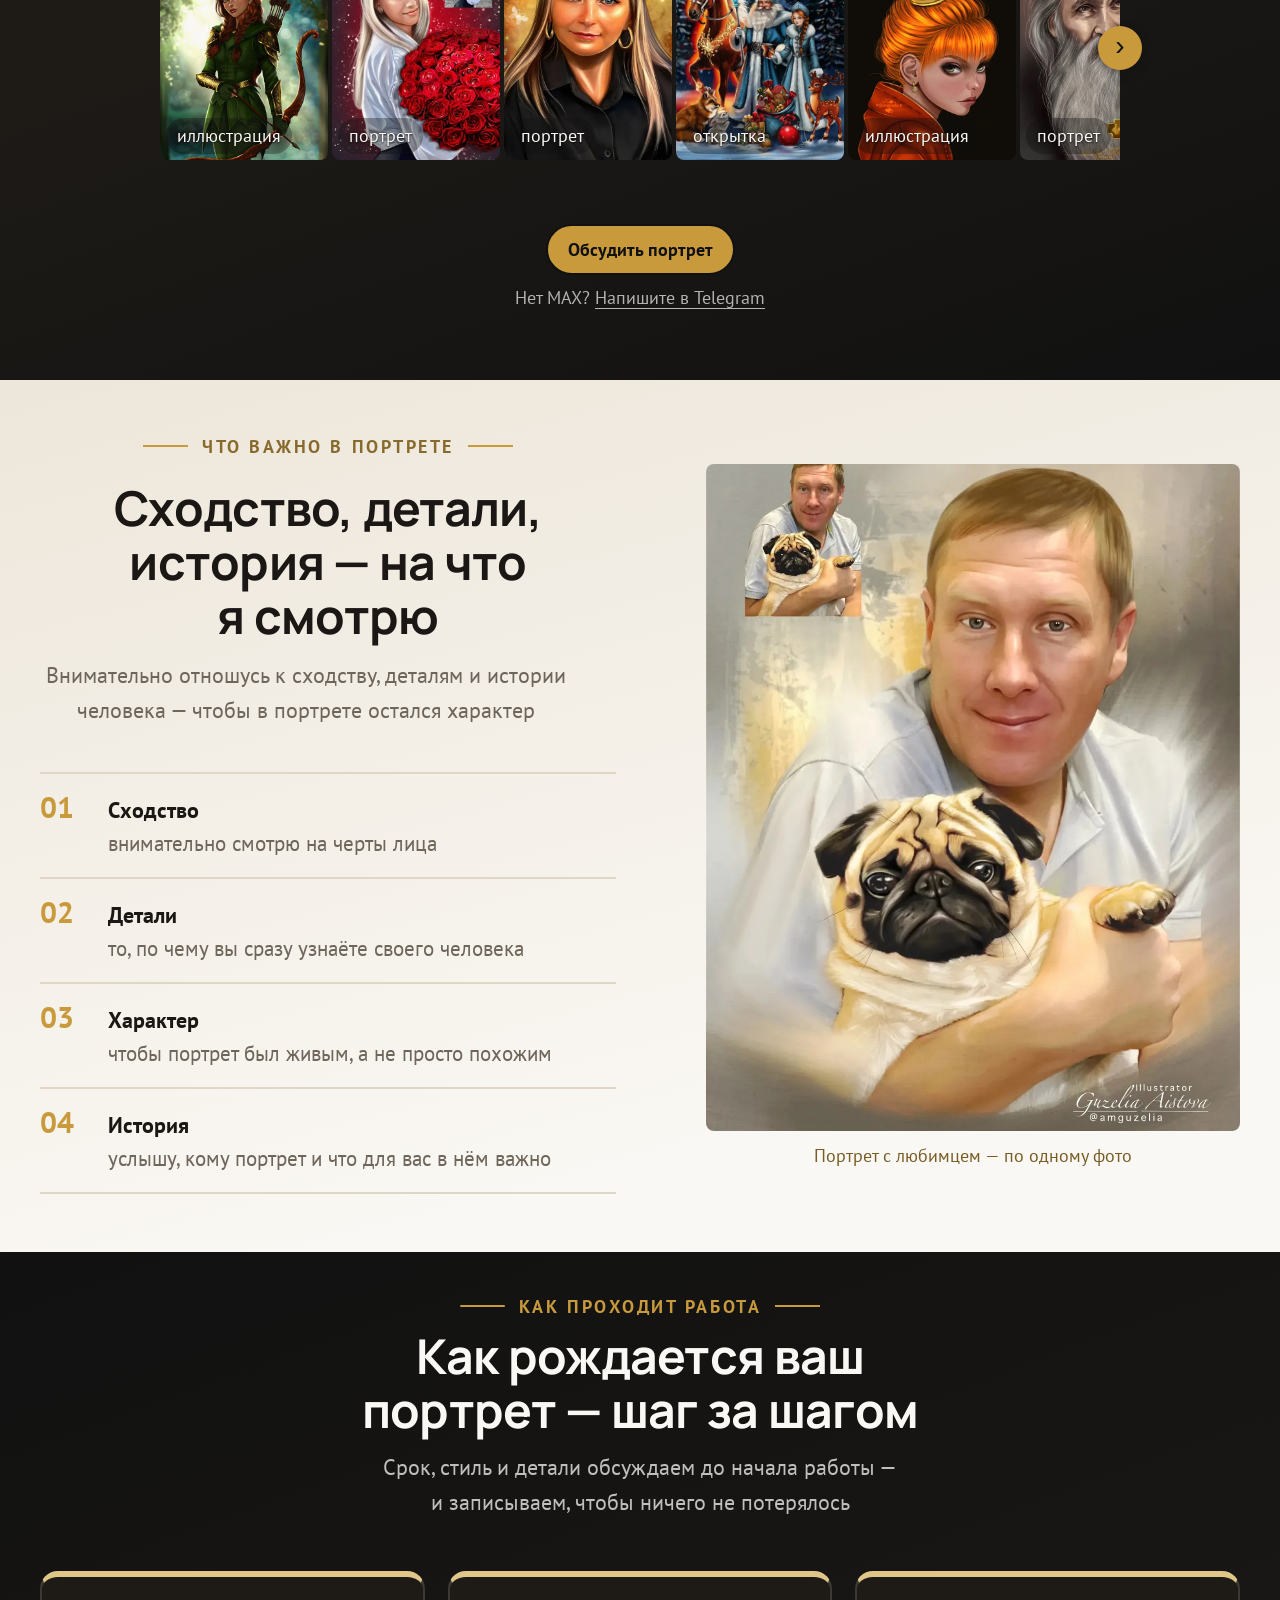
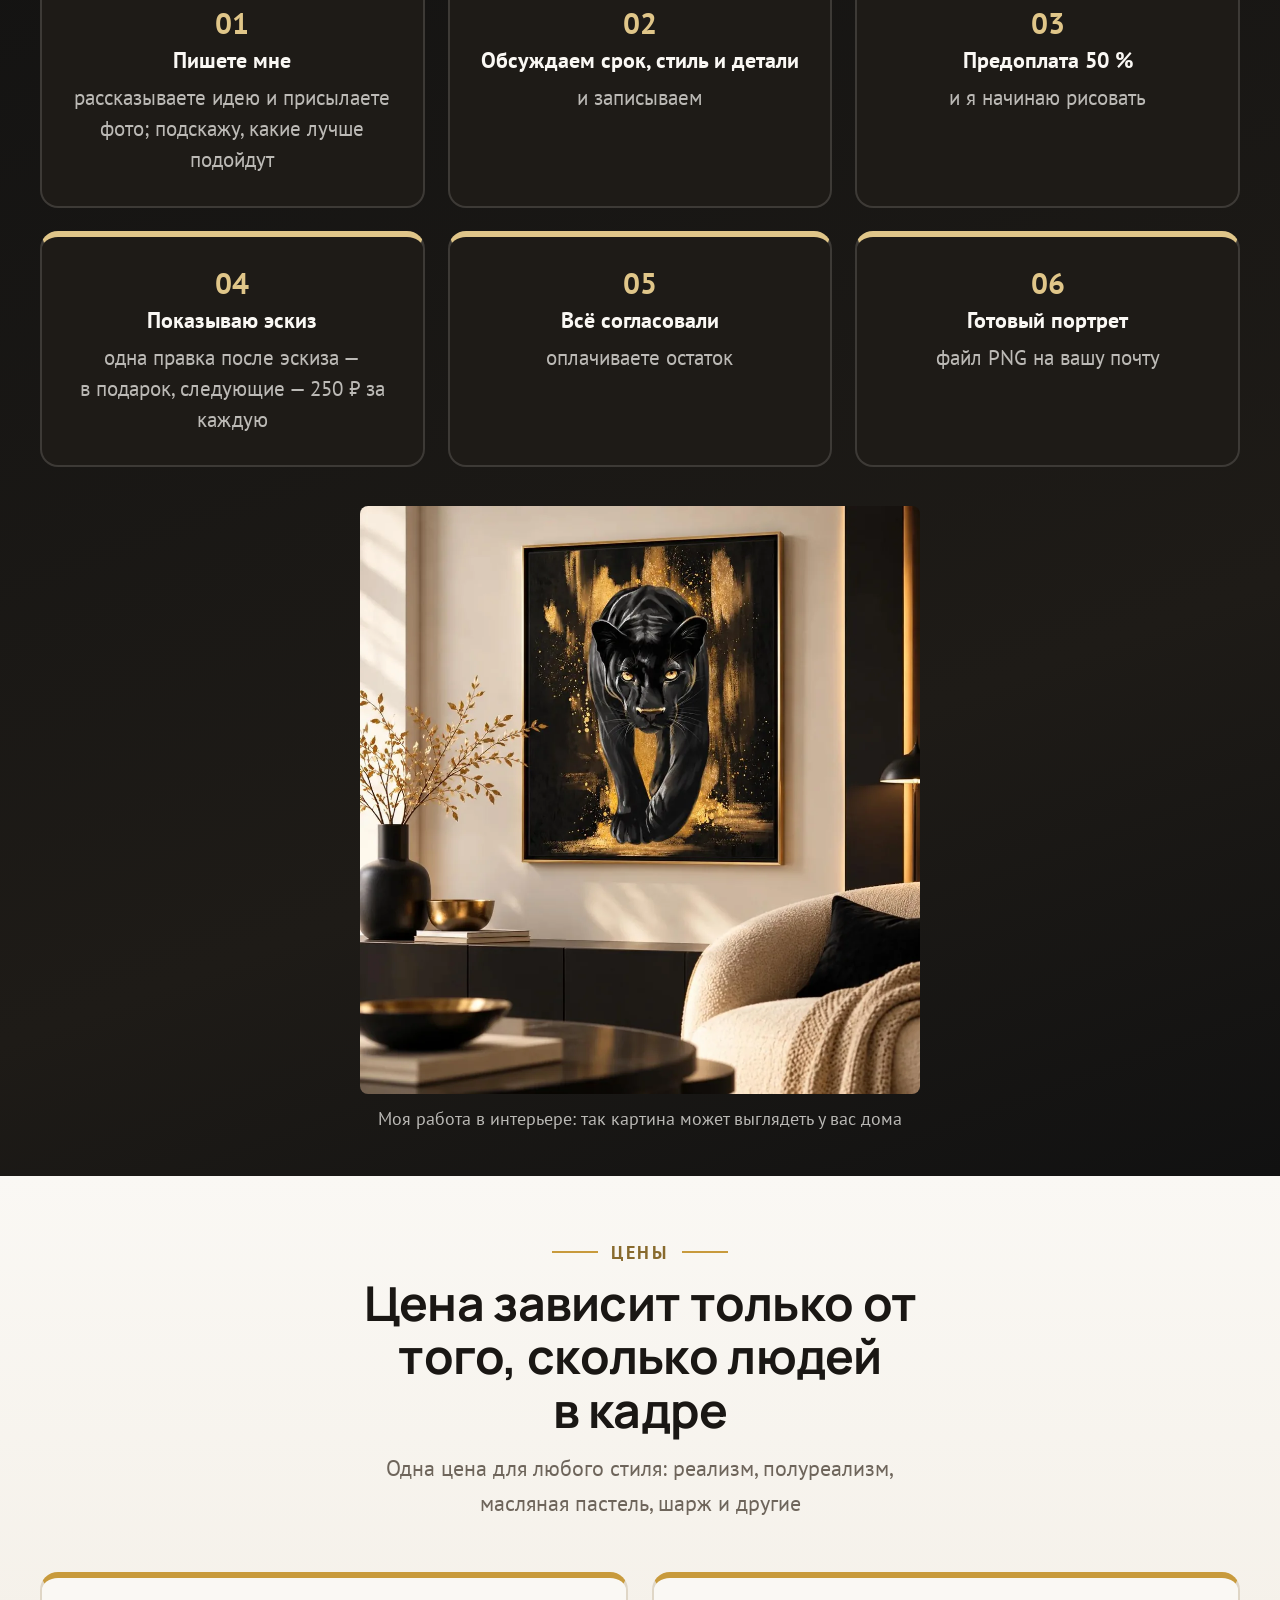
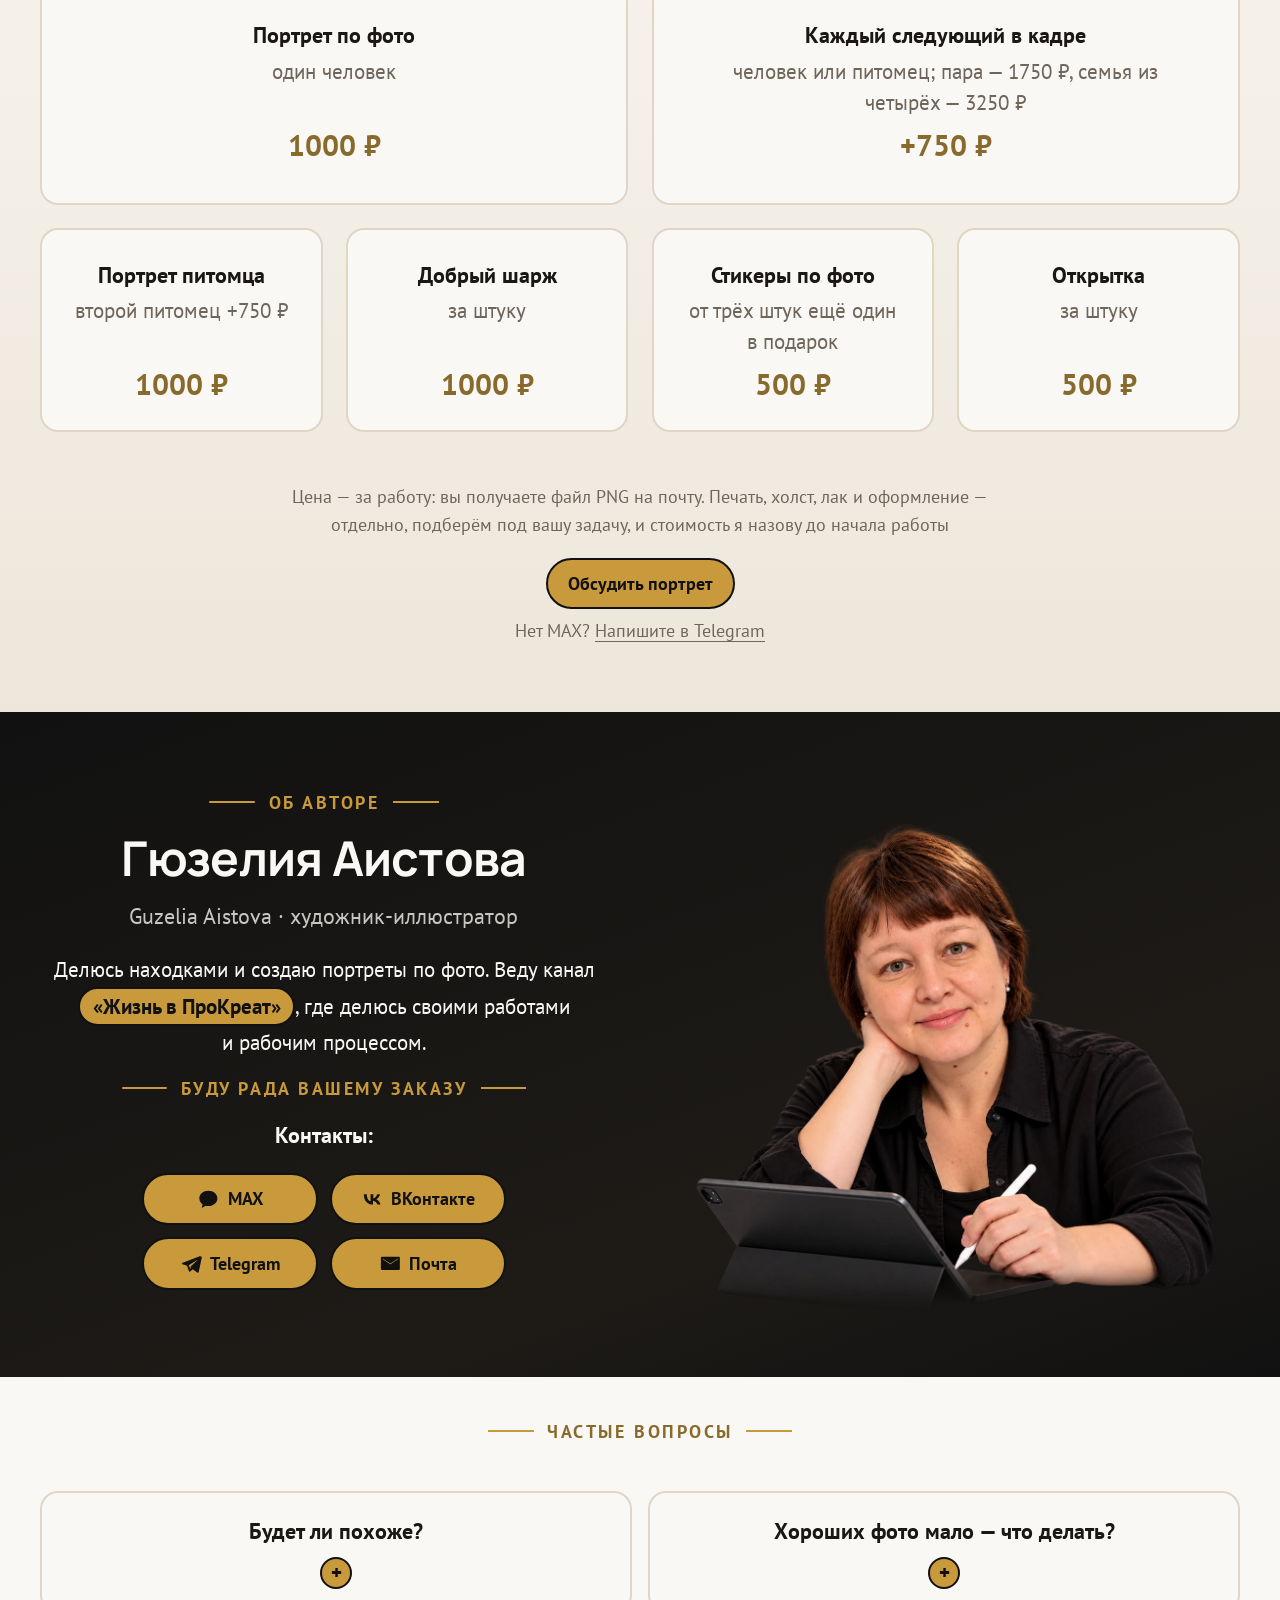
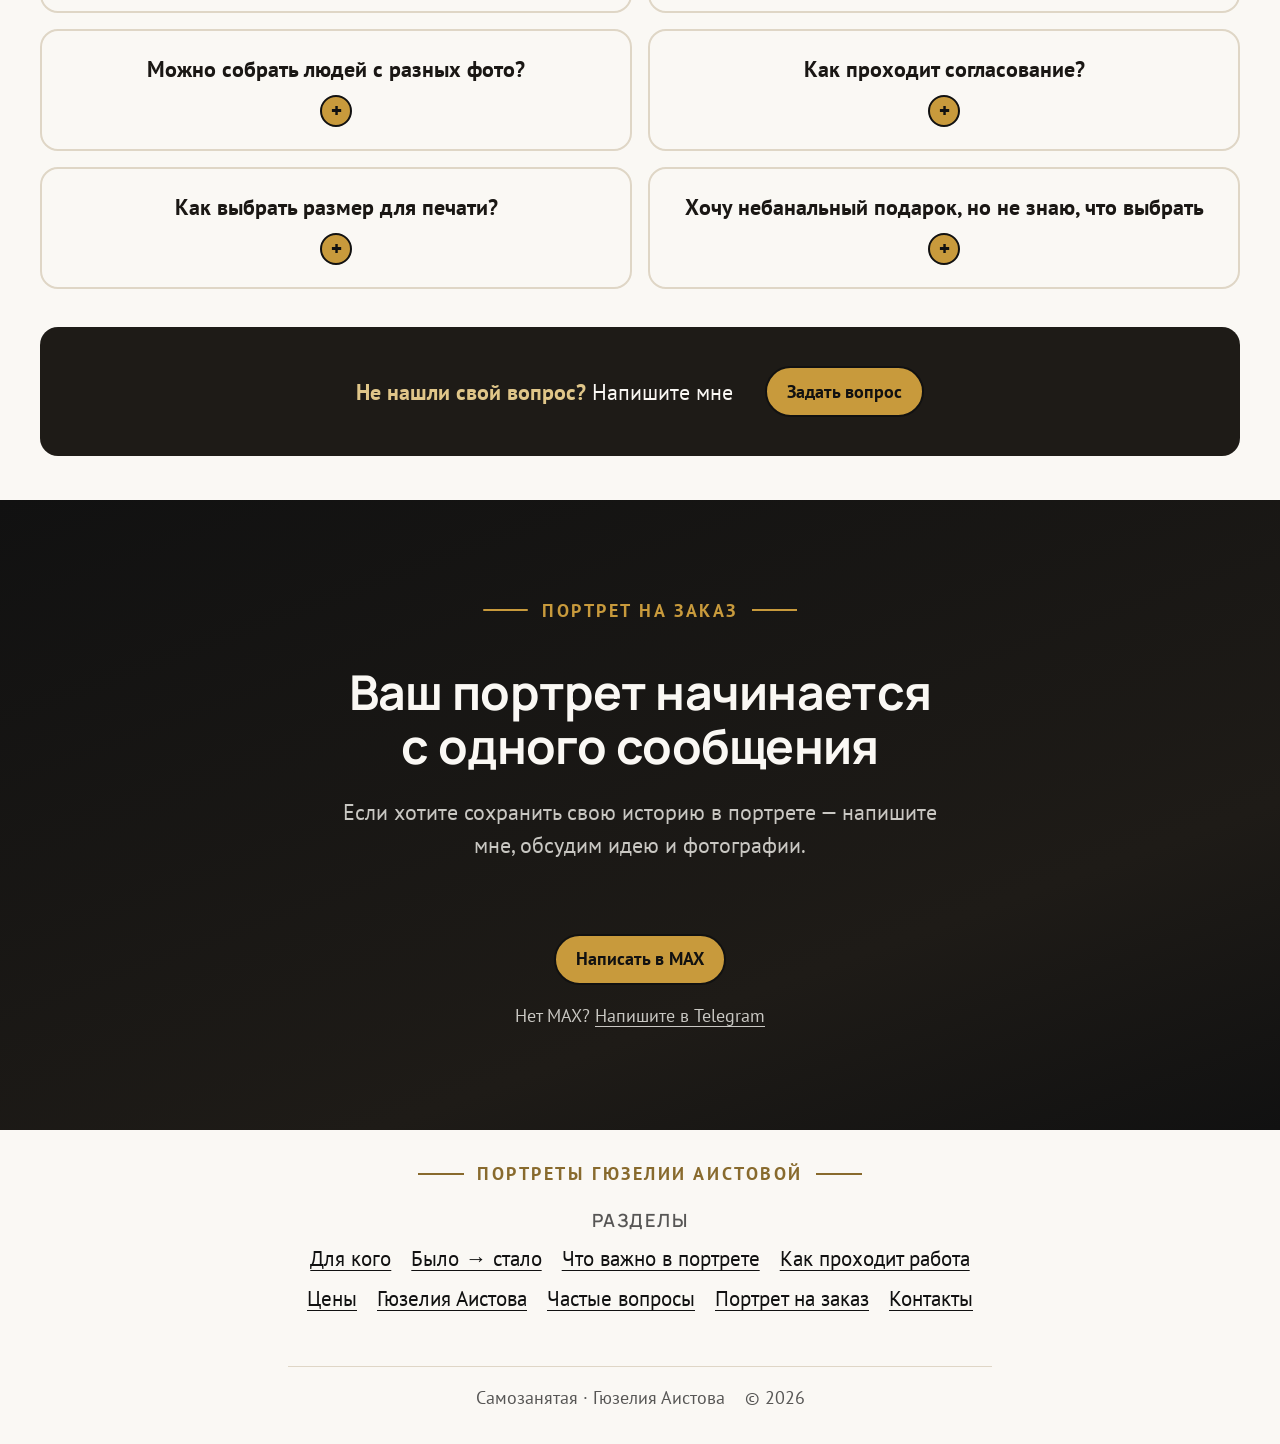
==== commit f3cbf253: "Обновление 04.11 19:03 МСК" ====
--- a/index.html
+++ b/index.html
@@ -312,7 +312,16 @@
 </script>
 <noscript><div><img src="https://mc.yandex.ru/watch/113667324" style="position:absolute; left:-9999px;" alt="" /></div></noscript>
 <!-- /Yandex.Metrika counter -->
-</head>
+<style>
+@media(max-width:599px){
+ #экран-1.блок--первый-экран .первый-экран__текст > h1{margin-top:8px}
+ #экран-1.блок--первый-экран .первый-экран__картинка{width:65%;margin-bottom:0}
+ #экран-1.блок--первый-экран .первый-экран__картинка picture{display:block;transform:translateY(38px)}
+ #экран-1.блок--первый-экран .первый-экран__текст > .первый-экран__действие{margin-top:14px}
+ #экран-1.блок--первый-экран .первый-экран__текст > .лид{margin-bottom:0}
+ #экран-1.блок--первый-экран .первый-экран__текст > .список-иконок{margin-top:max(70px,calc(100svh - 580px))}
+}
+</style></head>
 <body class="с-липкой-кнопкой">
 <section class="блок блок--первый-экран первый-экран--разворот светлый фон--зерно сторона--слева" id="экран-1" data-тип="первый-экран" data-схема="разворот" data-ключ-макета="светлая" data-картинка="фото">
 <style>
@@ -337,6 +346,8 @@
       <p class="знак-над-текстом" aria-hidden="true">Портреты Гюзелии Аистовой</p>
       <h1>Цифровой портрет по фото<span class="делитель"> —</span> <span class="хвост">подарок, который хранят <em class="акцент">годами</em></span></h1>
       <p class="лид">Фото от вас, эскиз от меня, правки вместе. Готовый портрет приходит файлом PNG на почту, печать и холст — по желанию, отдельно</p>
+      <div class="первый-экран__действие"><a class="кнопка кнопка--главная" href="https://max.ru/u/f9LHodD0cOK2V7GORyJiWTEJaWReYrQ74yPLNE6TqSnU1nsbiuqmdJSMkWU">Написать в MAX</a></div>
+      <p class="запасная-связь">Нет MAX? <a href="https://t.me/amguzelia" target="_blank" rel="noopener">Напишите в Telegram</a></p>
       <ul class="список-иконок">
         <li><i class="галка"></i><span>Нет общего фото? Соберу всех на одном портрете из разных снимков</span></li>
         <li><i class="галка"></i><span>Стиль выбираете вы: реализм, полуреализм, масляная пастель, шарж и другие</span></li>
@@ -344,8 +355,7 @@
         <li><i class="галка"></i><span>От 1000 ₽ — цена зависит от количества персонажей</span></li>
       </ul>
       <p class="первый-экран__доверие">🏆 <span>7 призовых мест · 1&nbsp;место на «Таланте России», 2026 · 3&nbsp;международные выставки</span></p>
-      <div class="первый-экран__действие"><a class="кнопка кнопка--главная" href="https://max.ru/u/f9LHodD0cOK2V7GORyJiWTEJaWReYrQ74yPLNE6TqSnU1nsbiuqmdJSMkWU">Написать в MAX</a></div>
-      <p class="запасная-связь">Нет MAX? <a href="https://t.me/amguzelia" target="_blank" rel="noopener">Напишите в Telegram</a></p>
+
     </div>
     <figure class="картинка картинка--фото картинка--край первый-экран__картинка" style="--лицо-в-кадре: .28">
       <picture><source media="(max-width: 899px)" srcset="img/foto-avtora-ekran1-lico4-telefon.webp" width="900" height="1127"><img width="1005" height="1396" src="img/foto-avtora-ekran1-lico4.webp" alt="Нарисую портрет по вашим фото в подарок или для дома" data-лицо="54,33" fetchpriority="high"></picture>
